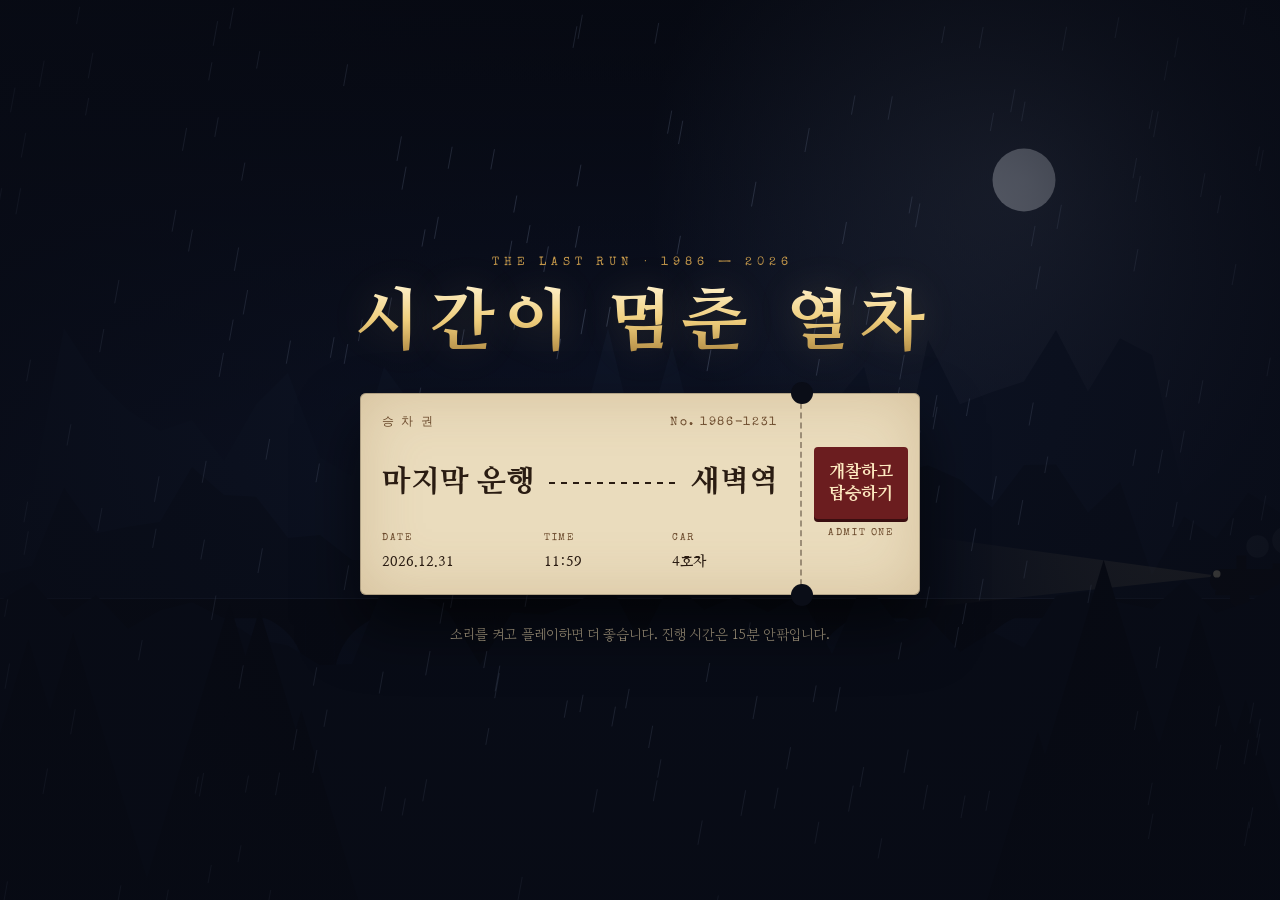
==== index.html @ 6fd47fb8 "전체 디자인 수정" ====
<!DOCTYPE html>
<html lang="ko">
<head>
<meta charset="utf-8">
<meta name="viewport" content="width=device-width, initial-scale=1">
<title>시간이 멈춘 열차</title>
<link rel="preconnect" href="https://fonts.googleapis.com">
<link rel="preconnect" href="https://fonts.gstatic.com" crossorigin>
<link href="https://fonts.googleapis.com/css2?family=Gowun+Batang:wght@400;700&family=Nanum+Myeongjo:wght@400;700;800&family=Nanum+Pen+Script&family=Special+Elite&display=swap" rel="stylesheet">
<link rel="stylesheet" href="style.css">
</head>
<body>
<canvas id="fx" aria-hidden="true"></canvas>

<section id="title" class="screen on">
  <div class="head">
    <p class="eyebrow">THE LAST RUN · 1986 — 2026</p>
    <h1>시간이 멈춘 열차</h1>
  </div>
  <div class="ticket">
    <div class="main">
      <div class="row"><span>승 차 권</span><span>No. 1986-1231</span></div>
      <div class="route"><span>마지막 운행</span><i></i><span>새벽역</span></div>
      <dl>
        <dt>DATE</dt><dt>TIME</dt><dt>CAR</dt>
        <dd>2026.12.31</dd><dd>11:59</dd><dd>4호차</dd>
      </dl>
    </div>
    <div class="stub">
      <button id="board" type="button">개찰하고<br>탑승하기</button>
      <span>ADMIT ONE</span>
    </div>
  </div>
  <p class="note">소리를 켜고 플레이하면 더 좋습니다. 진행 시간은 15분 안팎입니다.</p>
</section>

<section id="intro" class="screen" aria-live="polite">
  <div class="bar t"></div><div class="bar b"></div>
  <div id="kicker"></div>
  <div id="big"><h2 aria-label="시간이 멈춘 열차"></h2><div class="rule"></div><p>THE TRAIN WHERE TIME STOOD STILL</p></div>
  <div id="iwatch"></div>
  <div id="cap"><small></small><p></p><div class="nudge" id="nudge" aria-hidden="true"><span class="tri"></span><span class="txt">화면을 눌러 계속</span></div></div>
  <button id="skip" type="button">건너뛰기</button>
</section>

<section id="game" class="screen">
 <div class="wrap">
  <header class="top">
   <div class="logo">
    <svg viewBox="0 0 40 40" aria-hidden="true"><circle cx="20" cy="6" r="3.5" fill="none" stroke="#c79a4b" stroke-width="2"/><circle cx="20" cy="23" r="14" fill="none" stroke="#c79a4b" stroke-width="2.4"/><path d="M20 14v9l5 3" fill="none" stroke="#f0cf7e" stroke-width="2.2" stroke-linecap="round"/></svg>
    <div><h1>시간이 멈춘 열차</h1><small>새벽역행 마지막 운행 · 웹 방탈출</small></div>
   </div>
   <div class="tools">
    <div class="clock" role="img" aria-label="열차 시각 11시 59분, 멈춤"><span class="s">열차 시각</span><span class="t">11:59</span></div>
    <button class="tbtn" id="bSound" type="button" aria-pressed="true">소리 켜짐</button>
    <button class="tbtn" id="bReset" type="button">처음부터</button>
   </div>
  </header>

  <nav class="train" id="train" aria-label="열차 칸 이동"></nav>

  <div class="layout">
   <div class="main">
    <div class="cartitle"><div><div class="eyebrow" id="eyebrow"></div><h2 id="ctitle"></h2></div><div class="lockcount" id="lockcount"></div></div>
    <div class="scene" id="sceneWrap"><div id="scene"></div><div id="tag" aria-hidden="true"></div><div id="card"><small></small><strong></strong></div></div>
    <div class="narr"><p class="goal" id="goal"></p><p id="say" aria-live="polite"></p></div>
    <div><p class="legend">살펴볼 수 있는 곳 · 노란 네모는 퍼즐, 초록은 푼 퍼즐, 회색은 이미 본 곳</p><div class="spots" id="spots"></div></div>
    <div id="next"></div>
   </div>
   <aside class="side">
    <section class="box" aria-labelledby="invH"><h3 id="invH">소지품 <small id="parts"></small></h3><div class="pslots" id="pslots"></div><div class="list" id="items"></div></section>
    <section class="box" aria-labelledby="noteH"><h3 id="noteH">단서 수첩 <small>눌러서 다시 보기</small></h3><div class="list" id="notes"></div></section>
    <section class="box" aria-labelledby="docH"><h3 id="docH">기관사의 일기 <small id="docCount"></small></h3><div class="list" id="docs"></div></section>
   </aside>
  </div>
 </div>
</section>

<section id="ending" class="screen">
  <div id="ewatch"></div>
  <div class="estage">
  <p id="eline"></p>
  <div id="eend">
    <h2>시간은 다시 흐른다</h2>
    <p>과거에 머물고 싶은 마음과, 그럼에도 앞으로 흘러가야 하는 시간에 관한 이야기.</p>
    <button class="btn" id="again" type="button">처음부터 다시 타기</button>
  </div>
  </div>
</section>

<div id="modal" role="dialog" aria-modal="true"></div>
<div id="voice"><small></small><p></p><div class="nudge" id="vnudge" aria-hidden="true"><span class="tri"></span><span class="txt">화면을 눌러 계속</span></div></div>
<div id="toast" role="status"></div>

<script src="script.js"></script>
</body>
</html>
---- style.css ----
:root{
  /* 배치: 밤의 야간열차. 어두운 호두나무와 마룬 객차 위에 놋쇠 금빛 하나만 강조색으로 쓴다. 화면은 노선표 / 객실 / 내레이션 / 소지품 네 줄. */
  --night:#080b15;
  --soot:#120c09;
  --walnut:#4a2a1a;
  --maroon:#6b1d1f;
  --teal:#1e5557;
  --brass:#c79a4b;
  --gold:#f0cf7e;
  --paper:#eadcbd;
  --ink:#2a1c12;
  --panel:#1a120d;
  --panel2:#24180f;
  --line:rgba(199,154,75,.24);
  --muted:#a8977a;
  --ok:#8fcfa4;
  --font-display:'Nanum Myeongjo','AppleMyungjo','Batang',serif;
  --font-body:'Gowun Batang','Nanum Myeongjo','AppleMyungjo','Batang',serif;
  --font-hand:'Nanum Pen Script','Gowun Batang',cursive;
  --font-type:'Special Elite','Courier New',monospace;
  color-scheme:dark;
}
*{box-sizing:border-box}
html,body{height:100%;margin:0}
body{background:var(--night);color:var(--paper);font-family:var(--font-body);font-size:17px;line-height:1.7;overflow:hidden;-webkit-font-smoothing:antialiased}
button{font:inherit;color:inherit;cursor:pointer}
:focus-visible{outline:2px solid var(--gold);outline-offset:3px}
#fx{position:fixed;inset:0;width:100%;height:100%;z-index:0;display:block}
.screen{position:fixed;inset:0;z-index:1;display:none}
.screen.on{display:flex}

/* ───── 시작 화면 ───── */
#title{flex-direction:column;align-items:center;justify-content:center;gap:28px;padding:24px 16px;background:radial-gradient(ellipse at 50% 40%,rgba(8,11,21,.35),rgba(8,11,21,.86) 75%)}
#title .head{text-align:center}
#title .eyebrow{font-family:var(--font-type);letter-spacing:.42em;font-size:12px;color:var(--brass);margin:0 0 10px;padding-left:.42em}
#title h1{font-family:var(--font-display);font-weight:800;font-size:clamp(34px,6.4vw,68px);letter-spacing:.14em;margin:0;padding-left:.14em;line-height:1.2;background:linear-gradient(180deg,#fff3cf,var(--gold) 45%,#9c7430);-webkit-background-clip:text;background-clip:text;color:transparent;text-shadow:0 0 40px rgba(240,207,126,.18)}
.ticket{position:relative;width:min(560px,100%);display:grid;grid-template-columns:1fr auto;background:var(--paper);color:var(--ink);border-radius:6px;box-shadow:0 30px 60px rgba(0,0,0,.6),inset 0 0 0 1px rgba(42,28,18,.25),inset 0 0 60px rgba(150,110,60,.25);font-family:var(--font-display)}
.ticket::before,.ticket::after{content:"";position:absolute;right:118px;width:22px;height:22px;border-radius:50%;background:#0a0d17;transform:translateX(50%)}
.ticket::before{top:-11px}.ticket::after{bottom:-11px}
.ticket .main{padding:20px 22px;border-right:2px dashed rgba(42,28,18,.4)}
.ticket .row{display:flex;justify-content:space-between;gap:12px;font-family:var(--font-type);font-size:12px;letter-spacing:.14em;color:#6b4a2c}
.ticket .route{display:flex;align-items:baseline;gap:14px;margin:10px 0 8px;font-weight:800;font-size:clamp(22px,4.6vw,30px)}
.ticket .route i{flex:1;height:2px;background:repeating-linear-gradient(90deg,var(--ink) 0 6px,transparent 6px 12px);align-self:center;font-style:normal}
.ticket dl{display:grid;grid-template-columns:repeat(3,auto);gap:4px 18px;margin:0;font-size:14px}
.ticket dt{font-family:var(--font-type);font-size:10px;letter-spacing:.16em;color:#6b4a2c}
.ticket dd{margin:0;font-weight:700;font-variant-numeric:tabular-nums}
.ticket .stub{width:118px;display:flex;flex-direction:column;align-items:center;justify-content:center;gap:6px;padding:12px}
.ticket .stub span{font-family:var(--font-type);font-size:10px;letter-spacing:.16em;color:#6b4a2c}
#board{appearance:none;border:0;background:var(--maroon);color:#fde9c0;font-family:var(--font-display);font-weight:800;font-size:17px;line-height:1.3;padding:14px 10px;width:100%;border-radius:4px;box-shadow:0 3px 0 #3a0e10;transition:transform .15s,box-shadow .15s,background .15s}
#board:hover{background:#82262a;transform:translateY(-1px)}
#board:active{transform:translateY(2px);box-shadow:0 1px 0 #3a0e10}
#title .note{font-size:14px;color:#b9ab8f;margin:0;text-align:center}

/* ───── 오프닝 ───── */
#intro{flex-direction:column;align-items:center;justify-content:center;cursor:pointer}
.bar{position:absolute;left:0;right:0;height:0;background:#000;transition:height 1.6s cubic-bezier(.2,.7,.2,1);z-index:2}
.bar.t{top:0}.bar.b{bottom:0}
#intro.wide .bar{height:11vh}
#kicker{position:absolute;top:calc(11vh + 6vh);left:0;right:0;text-align:center;font-family:var(--font-type);letter-spacing:.5em;padding-left:.5em;font-size:clamp(11px,1.4vw,15px);color:var(--brass);opacity:0;transition:opacity 1.4s;z-index:3}
#kicker.show{opacity:1}
#big{position:relative;z-index:3;text-align:center;pointer-events:none;padding:0 16px}
#big h2{font-family:var(--font-display);font-weight:800;font-size:clamp(44px,10.5vw,150px);margin:0;line-height:1.1;display:flex;justify-content:center;flex-wrap:wrap;gap:0 .08em}
#big h2 span{display:inline-block;min-width:.32em;opacity:0;transform:translateY(.25em) scale(1.25);filter:blur(14px);background:linear-gradient(180deg,#fffbe8 10%,var(--gold) 48%,#8a6223 92%);-webkit-background-clip:text;background-clip:text;color:transparent;transition:opacity 1.8s cubic-bezier(.2,.7,.2,1),transform 2.6s cubic-bezier(.2,.7,.2,1),filter 1.8s}
#big.show h2 span{opacity:1;transform:none;filter:blur(0) drop-shadow(0 0 28px rgba(240,207,126,.35))}
#big .rule{height:1px;width:0;margin:22px auto 16px;background:linear-gradient(90deg,transparent,var(--gold),transparent);transition:width 2.4s .9s cubic-bezier(.2,.7,.2,1)}
#big.show .rule{width:min(640px,80vw)}
#big p{font-family:var(--font-type);letter-spacing:.46em;padding-left:.46em;font-size:clamp(10px,1.3vw,15px);color:#d8c59c;margin:0;opacity:0;transition:opacity 1.6s 1.6s}
#big.show p{opacity:1}
#cap{position:absolute;left:0;right:0;bottom:calc(11vh + 5vh);z-index:3;text-align:center;padding:0 20px;opacity:0;transition:opacity .7s}
#cap.show{opacity:1}
#cap small{display:block;font-family:var(--font-type);letter-spacing:.3em;font-size:12px;color:var(--brass);margin-bottom:8px;min-height:1em}
#cap p{margin:0 auto;max-width:34em;font-size:clamp(17px,2.3vw,25px);line-height:1.65;text-wrap:balance;text-shadow:0 2px 14px #000,0 0 3px #000}
#iwatch{position:absolute;z-index:2;top:46%;left:50%;width:min(44vh,62vw);transform:translate(-50%,-50%);opacity:0;transition:opacity 1.2s}
#iwatch.show{opacity:1}
#iwatch.grip{animation:grip .09s linear infinite}
#iwatch.gone{opacity:0;transition:opacity .12s}
@keyframes grip{0%{margin-left:-3px;margin-top:1px}50%{margin-left:3px;margin-top:-2px}100%{margin-left:-2px;margin-top:2px}}
.crack{opacity:0}
.cracked .crack{opacity:1}
/* 건너뛰기: 아래 검은 띠 안, 오른쪽 */
#skip{position:absolute;right:22px;bottom:max(14px,calc(5.5vh - 24px));z-index:5;display:flex;align-items:center;gap:10px;min-height:48px;background:rgba(0,0,0,.55);border:1.5px solid rgba(199,154,75,.75);color:#f0dfb6;font-family:var(--font-body);font-size:clamp(16px,1.7vw,19px);letter-spacing:.06em;padding:0 24px;border-radius:999px;transition:background .2s,border-color .2s}
#skip::after{content:"";width:16px;height:12px;background:currentColor;clip-path:polygon(0 0,50% 50%,50% 0,100% 50%,50% 100%,50% 50%,0 100%)}
#skip:hover{background:rgba(107,29,31,.8);border-color:var(--gold)}

/* 다음으로 넘기기 표시: 흰 세모가 둥둥, 한동안 안 누르면 안내 글자 */
.nudge{position:absolute;left:50%;bottom:calc(11vh + 2vh);transform:translateX(-50%);z-index:4;display:flex;flex-direction:column;align-items:center;gap:10px;opacity:0;transition:opacity .5s;pointer-events:none}
.nudge.show{opacity:1}
.nudge .tri{width:0;height:0;border-left:12px solid transparent;border-right:12px solid transparent;border-top:16px solid #fff;filter:drop-shadow(0 0 6px rgba(255,255,255,.65));animation:bob 1.1s ease-in-out infinite}
.nudge .txt{font-family:var(--font-body);font-size:clamp(17px,2vw,21px);color:#fff;letter-spacing:.08em;white-space:nowrap;text-shadow:0 2px 12px #000,0 0 3px #000;opacity:0;transform:translateY(-4px);transition:opacity .7s,transform .7s}
.nudge.idle .txt{opacity:.95;transform:none}
@keyframes bob{0%,100%{transform:translateY(0);opacity:1}50%{transform:translateY(8px);opacity:.5}}

/* ───── 게임: 헤더 / 열차 / 장면 + 사이드 패널 ───── */
#game.on{display:block;overflow-y:auto;background:radial-gradient(ellipse at 50% -10%,#2a1a12 0%,#120c09 55%,#0b0806 100%)}
.wrap{max-width:1240px;margin:0 auto;padding:18px 20px 56px}
header.top{display:flex;flex-wrap:wrap;align-items:center;justify-content:space-between;gap:12px;padding:4px 0 16px;border-bottom:1px solid var(--line)}
.logo{display:flex;align-items:center;gap:12px}
.logo svg{width:42px;height:42px;flex:none}
.logo h1{margin:0;font-family:var(--font-display);font-weight:800;font-size:23px;letter-spacing:.06em;color:var(--gold);line-height:1.3}
.logo small{display:block;color:var(--muted);font-size:12px;font-family:var(--font-type);letter-spacing:.14em}
.tools{display:flex;gap:8px;flex-wrap:wrap;align-items:center}
.clock{display:flex;align-items:center;gap:10px;padding:5px 14px;border:1px solid var(--brass);border-radius:8px;background:#0d0907}
.clock .s{font-size:12px;color:var(--muted)}
.clock .t{font-family:var(--font-type);font-size:22px;color:var(--gold);letter-spacing:.06em;font-variant-numeric:tabular-nums;animation:blink 2.4s steps(1) infinite}
@keyframes blink{50%{opacity:.4}}
.tbtn{min-height:40px;padding:0 14px;border-radius:8px;border:1px solid var(--line);background:var(--panel2);color:var(--paper);font-size:14px}
.tbtn:hover,.tbtn[aria-pressed="true"]{border-color:var(--brass)}

.train{display:flex;align-items:center;margin:18px 0;overflow-x:auto;padding:4px 2px 8px}
.car{flex:1 0 116px;position:relative;min-height:66px;border:0;border-radius:8px 8px 4px 4px;background:#3a1416;color:#c9b48c;display:flex;flex-direction:column;align-items:center;justify-content:flex-end;padding:22px 8px 9px;font-size:12px;line-height:1.35;box-shadow:inset 0 -6px 0 #1a0a0a}
.car::before{content:"";position:absolute;left:12px;right:12px;top:9px;height:9px;border-radius:2px;background:repeating-linear-gradient(90deg,#4a3a2a 0 14px,transparent 14px 20px)}
.car.lit::before{background:repeating-linear-gradient(90deg,#ffd98a 0 14px,transparent 14px 20px);filter:drop-shadow(0 0 4px rgba(255,200,110,.6))}
.car b{font-family:var(--font-display);font-size:15px;color:var(--paper)}
.car:disabled{cursor:not-allowed;background:#1f1714;color:#6d5e4a}
.car:disabled b{color:#7d6c55}
.car:not(:disabled):hover{background:#4d1a1d}
.car.current{background:var(--maroon);box-shadow:inset 0 -6px 0 #2a0a0b,0 0 0 2px var(--gold)}
.car.current b{color:var(--gold)}
.car.done::after{content:"";position:absolute;top:26px;right:10px;width:8px;height:8px;border-radius:50%;background:var(--ok)}
.car.engine{background:#14110f;border-radius:8px 30px 4px 4px}
.car.engine.current{background:#2a2420}
.coupler{flex:0 0 12px;height:4px;background:var(--brass);opacity:.6}

.layout{display:flex;flex-wrap:wrap;gap:22px;align-items:flex-start}
.main{flex:999 1 620px;min-width:0;display:flex;flex-direction:column;gap:14px}
.side{flex:1 1 280px;min-width:0;display:flex;flex-direction:column;gap:14px}
.cartitle{display:flex;flex-wrap:wrap;align-items:flex-end;justify-content:space-between;gap:10px}
.cartitle .eyebrow{font-family:var(--font-type);font-size:12px;letter-spacing:.24em;color:var(--brass)}
.cartitle h2{margin:2px 0 0;font-family:var(--font-display);font-weight:800;font-size:28px;color:var(--paper);text-wrap:balance}
.lockcount{display:flex;gap:6px;align-items:center;font-size:13px;color:var(--muted)}
.lockcount i{width:13px;height:13px;border-radius:3px;border:1px solid var(--brass)}
.lockcount i.on{background:var(--ok);border-color:var(--ok)}

.scene{position:relative;width:100%;aspect-ratio:16/9;border-radius:14px;overflow:hidden;border:1px solid var(--line);background:#0b0806;box-shadow:0 20px 40px rgba(0,0,0,.5)}
#scene{position:absolute;inset:0}
#scene svg{width:100%;height:100%;display:block;font-family:var(--font-display)}
.hot{cursor:pointer;transition:filter .25s}
.hot:hover,.hot:focus-visible{filter:drop-shadow(0 0 10px rgba(240,207,126,.95)) brightness(1.15);outline:none}
#tag{position:absolute;z-index:3;transform:translate(-50%,-100%);white-space:nowrap;background:#0d0907;border:1px solid var(--brass);color:var(--paper);font-size:13px;padding:3px 10px;border-radius:6px;opacity:0;pointer-events:none;transition:opacity .15s}
#tag.below{transform:translate(-50%,0)}
#tag.show{opacity:1}
#card{position:absolute;inset:0;display:flex;flex-direction:column;align-items:center;justify-content:center;background:rgba(5,4,3,.82);opacity:0;pointer-events:none;transition:opacity .8s;text-align:center;z-index:4}
#card.show{opacity:1}
#card small{font-family:var(--font-type);letter-spacing:.5em;padding-left:.5em;color:var(--brass);font-size:13px}
#card strong{font-family:var(--font-display);font-weight:800;font-size:clamp(28px,5vw,56px);letter-spacing:.12em;padding-left:.12em;color:var(--gold)}

.narr{border-radius:12px;background:var(--panel);border:1px solid var(--line);padding:14px 20px}
.narr .goal{font-size:13px;color:var(--brass);margin:0 0 4px}
.narr .goal::before{content:"목표  ";font-family:var(--font-type);letter-spacing:.2em;font-size:11px;color:#8d7a5c}
#say{margin:0;font-size:16px;line-height:1.85;color:#e3d6b8;min-height:1.85em}
.legend{font-size:13px;color:var(--muted);margin:0 0 8px}
.spots{display:flex;flex-wrap:wrap;align-items:center;gap:8px}
.chip{display:inline-flex;align-items:center;gap:7px;min-height:38px;padding:0 14px;border-radius:999px;border:1px solid var(--line);background:var(--panel);color:var(--paper);font-size:14px}
.chip:hover{border-color:var(--brass);background:var(--panel2)}
.chip .k{width:8px;height:8px;border-radius:50%;background:var(--gold)}
.chip.puz .k{background:#f0c766;border-radius:2px}
.chip.seen .k{background:#8d8576}
.chip.solved .k{background:var(--ok)}
.nextbar{display:flex;flex-wrap:wrap;gap:12px;align-items:center;justify-content:space-between;border:1px solid var(--brass);background:var(--panel2);border-radius:12px;padding:12px 18px}

.box{border-radius:12px;background:var(--panel);border:1px solid var(--line);padding:14px}
.box h3{margin:0 0 10px;font-family:var(--font-display);font-weight:800;font-size:17px;display:flex;justify-content:space-between;align-items:baseline;gap:8px;color:var(--gold)}
.box h3 small{font-family:var(--font-body);font-weight:400;font-size:12px;color:var(--muted)}
.pslots{display:grid;grid-template-columns:repeat(4,1fr);gap:6px;margin-bottom:10px}
.pslots span{aspect-ratio:1;display:flex;align-items:center;justify-content:center;border-radius:8px;border:1px dashed rgba(199,154,75,.4);background:#120c09}
.pslots span svg{width:62%;height:62%;opacity:.15;filter:grayscale(1)}
.pslots span.on{border-style:solid;border-color:var(--brass);background:#2a1c10}
.pslots span.on svg{opacity:1;filter:none}
.list{display:flex;flex-direction:column;gap:8px}
.item{display:flex;gap:10px;align-items:center;width:100%;text-align:left;border-radius:8px;background:var(--panel2);border:1px solid transparent;padding:8px 10px;color:var(--muted);font-size:13px;line-height:1.5}
.item:hover,.docbtn:hover{border-color:var(--brass)}
.item svg{width:34px;height:34px;flex:none}
.item b{display:block;color:var(--paper);font-size:15px}
.docbtn{display:flex;justify-content:space-between;align-items:center;gap:8px;width:100%;text-align:left;border-radius:8px;background:var(--panel2);border:1px solid transparent;padding:9px 12px;color:var(--paper);font-size:14px}
.docbtn span{color:var(--muted);font-size:12px;white-space:nowrap}
.new{animation:got 1.2s ease-out}
@keyframes got{0%{box-shadow:0 0 0 0 rgba(240,207,126,.9);transform:translateY(-4px)}100%{box-shadow:0 0 0 14px rgba(240,207,126,0);transform:none}}
.empty{border-radius:8px;background:var(--panel2);padding:10px;color:#7d6c55;font-size:13px;text-align:center}
#toast{position:fixed;left:50%;bottom:24px;transform:translate(-50%,12px);z-index:30;background:#1b120c;border:1px solid var(--brass);color:var(--gold);padding:9px 18px;border-radius:999px;font-size:14px;opacity:0;pointer-events:none;transition:opacity .35s,transform .35s;white-space:nowrap;max-width:92vw;overflow:hidden;text-overflow:ellipsis}
#toast.show{opacity:1;transform:translate(-50%,0)}
@media (max-width:560px){.wrap{padding:14px 16px 48px}.logo h1{font-size:20px}.cartitle h2{font-size:23px}#say{font-size:15px}}

/* ───── 모달 ───── */
#modal{position:fixed;inset:0;z-index:20;display:none;align-items:center;justify-content:center;padding:16px;background:rgba(4,3,2,.78);overflow:auto}
#modal.on{display:flex}
.panel{position:relative;width:min(560px,100%);max-height:100%;overflow:auto;background:var(--paper);color:var(--ink);border-radius:6px;padding:26px 26px 22px;box-shadow:0 30px 80px #000,inset 0 0 0 1px rgba(42,28,18,.3),inset 0 0 0 5px var(--paper),inset 0 0 0 6px rgba(42,28,18,.35),inset 0 0 80px rgba(150,110,60,.22);margin:auto}
.panel.wide{width:min(760px,100%)}
.panel .k{font-family:var(--font-type);font-size:11px;letter-spacing:.3em;color:#7a5530;margin:0 0 4px}
.panel h3{font-family:var(--font-display);font-weight:800;font-size:24px;margin:0 0 12px;text-wrap:balance}
.panel p{margin:0 0 12px}
.panel .x{position:absolute;top:10px;right:12px;background:none;border:0;color:#7a5530;font-size:24px;line-height:1;padding:4px 8px}
.panel .hint{border-left:3px solid var(--maroon);padding:6px 12px;background:rgba(107,29,31,.08);font-size:15px}
.hbtn{display:block;padding:6px 18px;font-size:15px}
.panel .hint.reveal{animation:rise .5s both}
.panel .hint b{font-family:var(--font-type);font-size:11px;letter-spacing:.2em;color:var(--maroon);display:block;font-weight:400}
.panel .msg{min-height:1.7em;color:var(--maroon);font-weight:700;margin:8px 0 0;text-align:center}
.btn{background:var(--maroon);color:#fde9c0;border:0;border-radius:4px;padding:9px 22px;font-family:var(--font-display);font-weight:700;font-size:16px;box-shadow:0 3px 0 #3a0e10}
.btn:hover{background:#82262a}.btn:active{transform:translateY(2px);box-shadow:0 1px 0 #3a0e10}
.btn.ghost{background:transparent;color:var(--maroon);box-shadow:inset 0 0 0 1.5px var(--maroon)}
.acts{display:flex;gap:10px;justify-content:center;flex-wrap:wrap;margin-top:14px}
.panel .lock{display:flex;justify-content:center;align-items:center;gap:8px;margin:16px 0 4px}
.wheel{display:flex;flex-direction:column;align-items:center;background:#2a1c12;border-radius:6px;padding:4px;box-shadow:inset 0 0 0 2px var(--brass)}
.wheel button{background:none;border:0;color:var(--gold);font-size:14px;padding:6px 16px;line-height:1}
.wheel button:hover{color:#fff}
.wheel output{font-family:var(--font-type);font-size:34px;line-height:1.25;color:#fff3cf;width:44px;text-align:center;background:#120c09;border-radius:3px;font-variant-numeric:tabular-nums}
.panel .lock .sep{font-family:var(--font-type);font-size:30px;color:var(--ink)}
.shake{animation:shake .4s}
@keyframes shake{20%{transform:translateX(-8px)}40%{transform:translateX(7px)}60%{transform:translateX(-5px)}80%{transform:translateX(3px)}}
.hand{font-family:var(--font-hand);font-size:25px;line-height:1.45;background:repeating-linear-gradient(180deg,transparent 0 35px,rgba(42,28,18,.18) 35px 36.25px);padding:6px 14px 10px;border-left:2px solid rgba(107,29,31,.4);white-space:pre-line}
.news{column-gap:20px;font-size:15px;line-height:1.6;border-top:3px double var(--ink);border-bottom:1px solid var(--ink);padding:10px 0}
.news h4{font-family:var(--font-display);font-weight:800;font-size:23px;margin:0 0 4px;line-height:1.3}
.news .dl{font-family:var(--font-type);font-size:11px;letter-spacing:.14em;color:#6b4a2c}
.news mark{background:rgba(199,154,75,.45);color:inherit;padding:0 2px}
.pencil{font-family:var(--font-hand);font-size:24px;color:#5a5a5a;transform:rotate(-1.5deg);margin:8px 0 0}
.menu{background:#1d241f;color:#e8e2cf;border:8px solid #5a3320;border-radius:4px;padding:14px 20px;font-family:var(--font-hand);font-size:26px;line-height:1.5}
.menu div{display:flex;justify-content:space-between;gap:20px;border-bottom:1px dotted rgba(232,226,207,.4)}
.rcpt{background:#f6f1e4;font-family:var(--font-type);font-size:15px;padding:16px 18px 30px;width:min(280px,100%);margin:0 auto 12px;box-shadow:0 4px 14px rgba(0,0,0,.3);clip-path:polygon(0 0,100% 0,100% 86%,92% 92%,84% 85%,74% 93%,63% 86%,52% 94%,40% 86%,28% 93%,16% 86%,7% 92%,0 87%)}
.rcpt div{display:flex;justify-content:space-between}
.mbox{display:grid;grid-template-columns:repeat(4,1fr);gap:12px;max-width:340px;margin:14px auto 6px;padding:18px;background:linear-gradient(180deg,#5a3320,#3b2115);border-radius:10px;box-shadow:inset 0 0 0 2px var(--brass)}
.mbox button{aspect-ratio:1;border-radius:50%;border:3px solid #1c110a;box-shadow:inset 0 -6px 10px rgba(0,0,0,.35),inset 0 5px 8px rgba(255,255,255,.35)}
.mbox button:active{transform:scale(.93)}
.dots{display:flex;gap:8px;justify-content:center}.dots i{width:12px;height:12px;border-radius:50%;border:1.5px solid var(--ink)}.dots i.on{background:var(--ink)}
.flip{perspective:900px;width:min(300px,100%);margin:0 auto}
.flip>div{position:relative;transition:transform .7s;transform-style:preserve-3d;aspect-ratio:4/5}
.flip.back>div{transform:rotateY(180deg)}
.flip .f,.flip .bk{position:absolute;inset:0;backface-visibility:hidden;background:#f4eedd;padding:12px 12px 34px;box-shadow:0 6px 18px rgba(0,0,0,.35)}
.flip .bk{transform:rotateY(180deg);display:flex;align-items:center;padding:22px;font-family:var(--font-hand);font-size:26px;line-height:1.4}
.flip svg{width:100%;height:100%;display:block}
.book{display:grid;grid-template-columns:1fr 1fr;gap:0;background:#f4eedd;border-radius:4px;box-shadow:0 6px 18px rgba(0,0,0,.3)}
.book>div{padding:18px;min-height:190px;font-size:16px}
.book>div+div{border-left:1px solid rgba(42,28,18,.25);box-shadow:inset 12px 0 14px -12px rgba(0,0,0,.3)}
.kid{font-family:var(--font-hand);font-size:29px;line-height:1.3;color:#2b5b8a;transform:rotate(-2deg)}
.cal{max-width:340px;margin:0 auto}
.cal header{display:flex;align-items:center;justify-content:space-between;background:var(--maroon);color:#fde9c0;padding:6px 10px;border-radius:4px 4px 0 0;font-family:var(--font-display);font-weight:800}
.cal header button{background:none;border:0;color:#fde9c0;font-size:20px;padding:2px 12px}
.cal .g{display:grid;grid-template-columns:repeat(7,1fr);gap:2px;background:#f6f1e4;padding:8px;border:1px solid rgba(42,28,18,.3);border-top:0}
.cal .g span,.cal .g button{aspect-ratio:1;display:flex;align-items:center;justify-content:center;font-family:var(--font-type);font-size:15px;background:none;border:0;color:var(--ink);border-radius:50%}
.cal .g span{font-size:11px;color:#7a5530;font-family:var(--font-display)}
.cal .g button:hover{background:rgba(199,154,75,.4)}
.cal .g .lost{display:grid;grid-template-columns:repeat(4,1fr);gap:10px}
.lost button{background:#f6f1e4;border:1px solid rgba(42,28,18,.3);border-radius:3px;padding:6px;min-width:0;box-shadow:0 2px 5px rgba(0,0,0,.2)}
.lost button.sel{outline:3px solid var(--maroon);outline-offset:2px}
.panel .msg .btn{font-size:15px;padding:7px 18px}
.mcal{display:grid;grid-template-columns:repeat(7,1fr);gap:2px;max-width:360px;margin:0 auto;background:#f6f1e4;border:1px solid rgba(42,28,18,.3);padding:0 8px 8px}
.mcal .h{grid-column:1/-1;margin:0 -8px 4px;padding:5px;background:var(--maroon);color:#fde9c0;text-align:center;font-family:var(--font-display);font-weight:800}
.mcal span{position:relative;aspect-ratio:1;display:flex;flex-direction:column;align-items:center;padding-top:3px;font-family:var(--font-type);font-size:14px;line-height:1.2}
.mcal span.w{aspect-ratio:auto;font-family:var(--font-display);font-size:11px;color:#7a5530}
.mcal small{font-family:var(--font-hand);font-size:15px;color:#555}
.mcal span.o::after{content:"";position:absolute;inset:1px 3px;border:2px solid #b3261e;border-radius:50%;transform:rotate(-8deg)}
.lost button:hover{transform:translateY(-3px) rotate(-1deg);box-shadow:0 8px 14px rgba(0,0,0,.3)}
.lost svg{display:block;width:100%;height:auto;aspect-ratio:4/3}
.bench{display:grid;grid-template-columns:1fr auto;gap:16px;align-items:center}
.bench .w{width:min(300px,100%);margin:0 auto}
.tray{display:grid;gap:8px}
.tray button{display:flex;align-items:center;gap:8px;background:#f6f1e4;border:1px solid rgba(42,28,18,.35);border-radius:6px;padding:6px 12px 6px 6px;font-size:15px;color:var(--ink)}
.tray button svg{width:34px;height:34px}
.tray button:hover{border-color:var(--maroon);background:#fff8e6}
.tray button[disabled]{opacity:.35;cursor:default}
@media (max-width:520px){.bench{grid-template-columns:1fr}.tray{grid-template-columns:1fr 1fr}.lost{grid-template-columns:repeat(3,1fr)}.book{grid-template-columns:1fr}.panel{padding:22px 18px 18px}}
.starview{background:radial-gradient(ellipse at 50% 100%,#1b2a4e,#070b18 70%);border-radius:6px;border:6px solid #3b2115}
.starview svg{display:block;width:100%}

/* ───── 대사 ───── */
#voice{position:fixed;inset:0;z-index:25;display:none;flex-direction:column;align-items:center;justify-content:center;padding:24px;background:rgba(4,3,2,.9);cursor:pointer;text-align:center}
#voice.on{display:flex}
#voice small{font-family:var(--font-type);letter-spacing:.3em;font-size:12px;color:var(--brass);min-height:1.4em;margin-bottom:10px}
#voice p{font-family:var(--font-display);font-size:clamp(19px,2.8vw,28px);line-height:1.75;max-width:30em;margin:0;text-wrap:balance;animation:rise 1s both}
#voice .nudge{bottom:34px}
#cap .nudge{position:static;transform:none;margin-top:16px}
@keyframes rise{from{opacity:0;transform:translateY(10px)}to{opacity:1;transform:none}}

/* ───── 엔딩 ───── */
/* 엔딩: 시계는 위쪽에 고정, 글자는 바로 아래, 기차는 화면 맨 아래(캔버스) */
#ending{flex-direction:column;align-items:center;justify-content:flex-start;gap:clamp(14px,3vh,28px);padding:7vh 16px 24px;text-align:center;background:radial-gradient(ellipse at 50% 45%,rgba(8,11,21,.2),rgba(8,11,21,.7) 80%)}
#ewatch{width:min(26vh,40vw);flex:none}
.estage{display:grid;width:100%;justify-items:center}
.estage>*{grid-area:1/1}
#eline{font-family:var(--font-display);font-size:clamp(18px,2.7vw,28px);line-height:1.75;max-width:30em;margin:0;text-wrap:balance;text-shadow:0 2px 14px #000;transition:opacity .8s}
#eline .kid{display:inline-block;color:#bfe0ff;font-size:1.35em}
#eline small{display:block;font-size:.6em;color:var(--brass);font-family:var(--font-body)}
#eend{display:none;flex-direction:column;align-items:center;gap:14px}
#eend.on{display:flex;animation:rise 2s both}
#eend h2{font-family:var(--font-display);font-weight:800;font-size:clamp(32px,6vw,64px);letter-spacing:.14em;padding-left:.14em;margin:0;background:linear-gradient(180deg,#fffbe8,var(--gold) 50%,#8a6223);-webkit-background-clip:text;background-clip:text;color:transparent}
#eend p{margin:0;color:#d8c59c;max-width:32em;font-size:15px}
@media (prefers-reduced-motion:reduce){*,*::before,*::after{animation-duration:.01ms!important;transition-duration:.2s!important}}
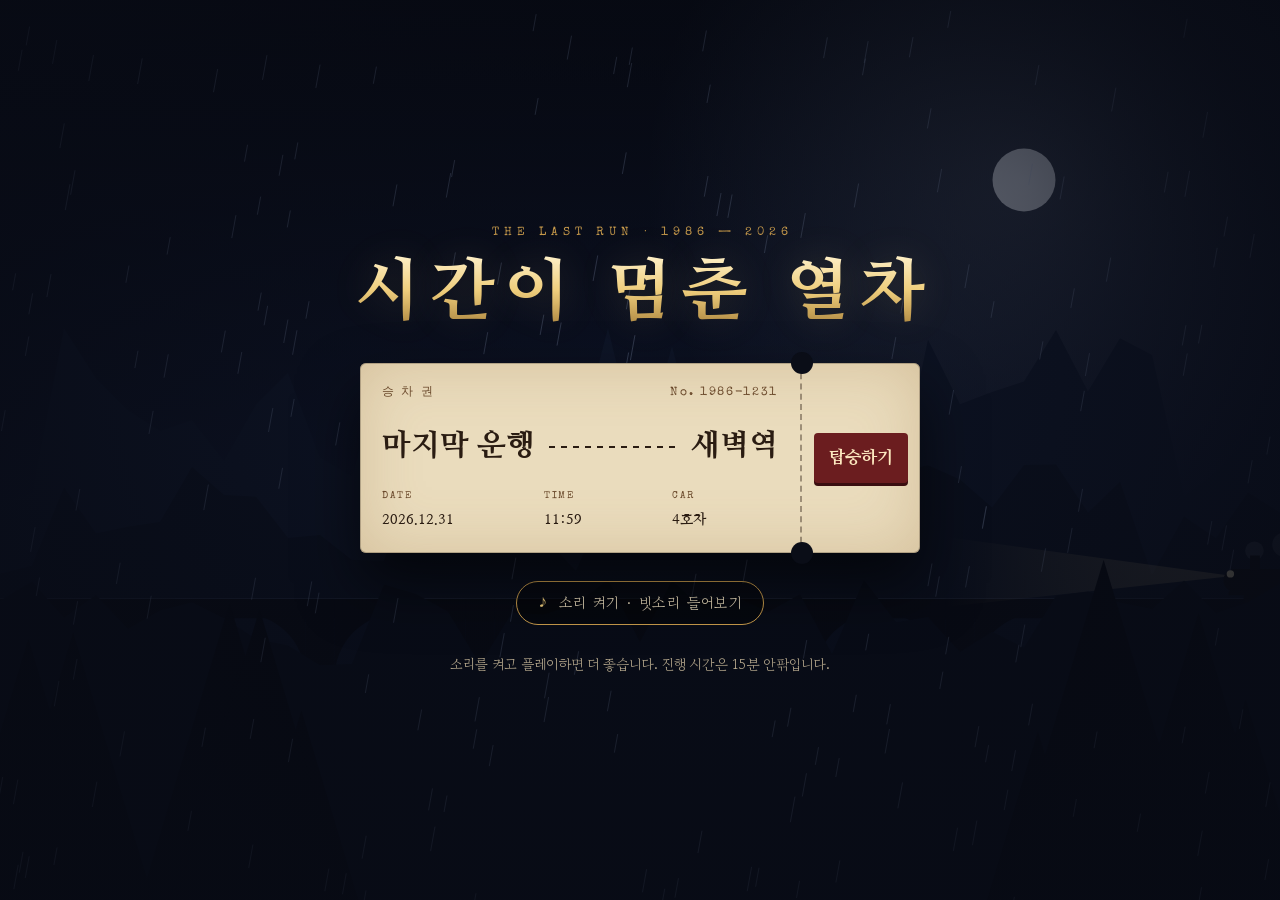
==== commit a08b409e: "디테일 개선: 소리, 연출, 화면 배치, 문/레버 수정 - 시작 화면: ADMIT ONE 삭제, 빗소리 켜기 버튼 추가, 버튼 문구 '탑승하기' - 인트로: 자막 줄바꿈, 시계 장" ====
--- a/index.html
+++ b/index.html
@@ -27,10 +27,10 @@
       </dl>
     </div>
     <div class="stub">
-      <button id="board" type="button">개찰하고<br>탑승하기</button>
-      <span>ADMIT ONE</span>
+      <button id="board" type="button">탑승하기</button>
     </div>
   </div>
+  <button id="sndOn" class="snd" type="button" aria-pressed="false"><span class="ic" aria-hidden="true">♪</span><span id="sndTxt">소리 켜기 · 빗소리 들어보기</span></button>
   <p class="note">소리를 켜고 플레이하면 더 좋습니다. 진행 시간은 15분 안팎입니다.</p>
 </section>
 
@@ -48,8 +48,9 @@
   <header class="top">
    <div class="logo">
     <svg viewBox="0 0 40 40" aria-hidden="true"><circle cx="20" cy="6" r="3.5" fill="none" stroke="#c79a4b" stroke-width="2"/><circle cx="20" cy="23" r="14" fill="none" stroke="#c79a4b" stroke-width="2.4"/><path d="M20 14v9l5 3" fill="none" stroke="#f0cf7e" stroke-width="2.2" stroke-linecap="round"/></svg>
-    <div><h1>시간이 멈춘 열차</h1><small>새벽역행 마지막 운행 · 웹 방탈출</small></div>
+    <h1>시간이 멈춘 열차</h1>
    </div>
+   <nav class="train" id="train" aria-label="열차 칸 이동"></nav>
    <div class="tools">
     <div class="clock" role="img" aria-label="열차 시각 11시 59분, 멈춤"><span class="s">열차 시각</span><span class="t">11:59</span></div>
     <button class="tbtn" id="bSound" type="button" aria-pressed="true">소리 켜짐</button>
@@ -57,15 +58,13 @@
    </div>
   </header>
 
-  <nav class="train" id="train" aria-label="열차 칸 이동"></nav>
-
   <div class="layout">
    <div class="main">
-    <div class="cartitle"><div><div class="eyebrow" id="eyebrow"></div><h2 id="ctitle"></h2></div><div class="lockcount" id="lockcount"></div></div>
-    <div class="scene" id="sceneWrap"><div id="scene"></div><div id="tag" aria-hidden="true"></div><div id="card"><small></small><strong></strong></div></div>
-    <div class="narr"><p class="goal" id="goal"></p><p id="say" aria-live="polite"></p></div>
-    <div><p class="legend">살펴볼 수 있는 곳 · 노란 네모는 퍼즐, 초록은 푼 퍼즐, 회색은 이미 본 곳</p><div class="spots" id="spots"></div></div>
-    <div id="next"></div>
+    <div class="cartitle"><div class="eyebrow" id="eyebrow"></div><h2 id="ctitle"></h2><div class="lockcount" id="lockcount"></div></div>
+    <p class="goal" id="goal"></p>
+    <div class="stagebox"><div class="scene" id="sceneWrap"><div id="scene"></div><div id="tag" aria-hidden="true"></div><div id="card"><small></small><strong></strong></div></div></div>
+    <div class="narr"><p id="say" aria-live="polite"></p><div id="next"></div></div>
+    <div class="spotsrow"><div class="spots" id="spots"></div><p class="legend"><i class="k puz"></i>퍼즐 <i class="k ok"></i>푼 곳 <i class="k seen"></i>본 곳</p></div>
    </div>
    <aside class="side">
     <section class="box" aria-labelledby="invH"><h3 id="invH">소지품 <small id="parts"></small></h3><div class="pslots" id="pslots"></div><div class="list" id="items"></div></section>
--- a/style.css
+++ b/style.css
@@ -49,6 +49,10 @@
 #board{appearance:none;border:0;background:var(--maroon);color:#fde9c0;font-family:var(--font-display);font-weight:800;font-size:17px;line-height:1.3;padding:14px 10px;width:100%;border-radius:4px;box-shadow:0 3px 0 #3a0e10;transition:transform .15s,box-shadow .15s,background .15s}
 #board:hover{background:#82262a;transform:translateY(-1px)}
 #board:active{transform:translateY(2px);box-shadow:0 1px 0 #3a0e10}
+#sndOn{display:inline-flex;align-items:center;gap:10px;min-height:44px;padding:0 20px;border-radius:999px;border:1px solid var(--brass);background:rgba(0,0,0,.35);color:var(--paper);font-size:15px;letter-spacing:.04em;transition:background .2s,border-color .2s}
+#sndOn .ic{font-family:var(--font-type);color:var(--gold);font-size:18px}
+#sndOn:hover{background:rgba(107,29,31,.55);border-color:var(--gold)}
+#sndOn[aria-pressed="true"]{border-color:var(--ok);color:#dff3e5}
 #title .note{font-size:14px;color:#b9ab8f;margin:0;text-align:center}
 
 /* ───── 오프닝 ───── */
@@ -69,12 +73,17 @@
 #cap{position:absolute;left:0;right:0;bottom:calc(11vh + 5vh);z-index:3;text-align:center;padding:0 20px;opacity:0;transition:opacity .7s}
 #cap.show{opacity:1}
 #cap small{display:block;font-family:var(--font-type);letter-spacing:.3em;font-size:12px;color:var(--brass);margin-bottom:8px;min-height:1em}
-#cap p{margin:0 auto;max-width:34em;font-size:clamp(17px,2.3vw,25px);line-height:1.65;text-wrap:balance;text-shadow:0 2px 14px #000,0 0 3px #000}
-#iwatch{position:absolute;z-index:2;top:46%;left:50%;width:min(44vh,62vw);transform:translate(-50%,-50%);opacity:0;transition:opacity 1.2s}
+#cap p{margin:0 auto;max-width:40em;white-space:pre-line;word-break:keep-all;font-size:clamp(17px,2.3vw,25px);line-height:1.65;text-wrap:balance;text-shadow:0 2px 14px #000,0 0 3px #000}
+#iwatch{position:absolute;z-index:2;top:37%;left:50%;width:min(35vh,56vw);transform:translate(-50%,-50%);opacity:0;transition:opacity 1.2s}
 #iwatch.show{opacity:1}
-#iwatch.grip{animation:grip .09s linear infinite}
+#iwatch.grip{animation:grip .5s ease-in-out infinite}
 #iwatch.gone{opacity:0;transition:opacity .12s}
-@keyframes grip{0%{margin-left:-3px;margin-top:1px}50%{margin-left:3px;margin-top:-2px}100%{margin-left:-2px;margin-top:2px}}
+@keyframes grip{0%,100%{margin-left:-1.5px;rotate:-.5deg}50%{margin-left:1.5px;rotate:.5deg}}
+/* 물방울: 시계를 위에서 내려다보는 시점. 방울이 크게 보이다가 유리 위로 똑 떨어지고 파문이 퍼진다 */
+#iwatch .dp{position:absolute;width:0;height:0;pointer-events:none}
+#iwatch .dp.big .d{left:-12px;top:-12px;width:24px;height:24px}
+#iwatch .dp .d{position:absolute;left:-8px;top:-8px;width:16px;height:16px;border-radius:50%;background:#8b9098;opacity:.85;animation:dfall .55s cubic-bezier(.5,0,.9,.6) both}
+@keyframes dfall{0%{transform:scale(3);opacity:0}30%{opacity:.85}100%{transform:scale(1);opacity:.85}}
 .crack{opacity:0}
 .cracked .crack{opacity:1}
 /* 건너뛰기: 아래 검은 띠 안, 오른쪽 */
@@ -90,48 +99,51 @@
 .nudge.idle .txt{opacity:.95;transform:none}
 @keyframes bob{0%,100%{transform:translateY(0);opacity:1}50%{transform:translateY(8px);opacity:.5}}
 
-/* ───── 게임: 헤더 / 열차 / 장면 + 사이드 패널 ───── */
-#game.on{display:block;overflow-y:auto;background:radial-gradient(ellipse at 50% -10%,#2a1a12 0%,#120c09 55%,#0b0806 100%)}
-.wrap{max-width:1240px;margin:0 auto;padding:18px 20px 56px}
-header.top{display:flex;flex-wrap:wrap;align-items:center;justify-content:space-between;gap:12px;padding:4px 0 16px;border-bottom:1px solid var(--line)}
-.logo{display:flex;align-items:center;gap:12px}
-.logo svg{width:42px;height:42px;flex:none}
-.logo h1{margin:0;font-family:var(--font-display);font-weight:800;font-size:23px;letter-spacing:.06em;color:var(--gold);line-height:1.3}
-.logo small{display:block;color:var(--muted);font-size:12px;font-family:var(--font-type);letter-spacing:.14em}
-.tools{display:flex;gap:8px;flex-wrap:wrap;align-items:center}
-.clock{display:flex;align-items:center;gap:10px;padding:5px 14px;border:1px solid var(--brass);border-radius:8px;background:#0d0907}
+/* ───── 게임: 화면 높이에 딱 맞추기 (세로 스크롤 없음) ───── */
+#game.on{display:block;overflow:auto;background:radial-gradient(ellipse at 50% -10%,#2a1a12 0%,#120c09 55%,#0b0806 100%)}
+.wrap{height:100%;min-height:560px;max-width:1500px;margin:0 auto;padding:10px 18px 12px;display:flex;flex-direction:column;gap:10px}
+header.top{flex:none;display:flex;align-items:center;gap:16px;padding:0 0 10px;border-bottom:1px solid var(--line)}
+.logo{display:flex;align-items:center;gap:10px;flex:none}
+.logo svg{width:32px;height:32px;flex:none}
+.logo h1{margin:0;font-family:var(--font-display);font-weight:800;font-size:19px;letter-spacing:.06em;color:var(--gold);line-height:1.3;white-space:nowrap}
+.tools{display:flex;gap:8px;align-items:center;flex:none}
+.clock{display:flex;align-items:center;gap:8px;padding:3px 12px;border:1px solid var(--brass);border-radius:8px;background:#0d0907}
 .clock .s{font-size:12px;color:var(--muted)}
-.clock .t{font-family:var(--font-type);font-size:22px;color:var(--gold);letter-spacing:.06em;font-variant-numeric:tabular-nums;animation:blink 2.4s steps(1) infinite}
+.clock .t{font-family:var(--font-type);font-size:19px;color:var(--gold);letter-spacing:.06em;font-variant-numeric:tabular-nums;animation:blink 2.4s steps(1) infinite}
 @keyframes blink{50%{opacity:.4}}
-.tbtn{min-height:40px;padding:0 14px;border-radius:8px;border:1px solid var(--line);background:var(--panel2);color:var(--paper);font-size:14px}
+.tbtn{min-height:36px;padding:0 12px;border-radius:8px;border:1px solid var(--line);background:var(--panel2);color:var(--paper);font-size:13px;white-space:nowrap}
 .tbtn:hover,.tbtn[aria-pressed="true"]{border-color:var(--brass)}
 
-.train{display:flex;align-items:center;margin:18px 0;overflow-x:auto;padding:4px 2px 8px}
-.car{flex:1 0 116px;position:relative;min-height:66px;border:0;border-radius:8px 8px 4px 4px;background:#3a1416;color:#c9b48c;display:flex;flex-direction:column;align-items:center;justify-content:flex-end;padding:22px 8px 9px;font-size:12px;line-height:1.35;box-shadow:inset 0 -6px 0 #1a0a0a}
-.car::before{content:"";position:absolute;left:12px;right:12px;top:9px;height:9px;border-radius:2px;background:repeating-linear-gradient(90deg,#4a3a2a 0 14px,transparent 14px 20px)}
-.car.lit::before{background:repeating-linear-gradient(90deg,#ffd98a 0 14px,transparent 14px 20px);filter:drop-shadow(0 0 4px rgba(255,200,110,.6))}
-.car b{font-family:var(--font-display);font-size:15px;color:var(--paper)}
+.train{flex:1;min-width:0;display:flex;align-items:center;justify-content:center;overflow-x:auto;padding:2px}
+.car{flex:0 1 104px;min-width:64px;position:relative;min-height:42px;border:0;border-radius:6px 6px 3px 3px;background:#3a1416;color:#c9b48c;display:flex;flex-direction:column;align-items:center;justify-content:flex-end;padding:11px 6px 4px;font-size:11px;line-height:1.25;box-shadow:inset 0 -4px 0 #1a0a0a;white-space:nowrap}
+.car::before{content:"";position:absolute;left:10px;right:10px;top:4px;height:5px;border-radius:2px;background:repeating-linear-gradient(90deg,#4a3a2a 0 10px,transparent 10px 14px)}
+.car.lit::before{background:repeating-linear-gradient(90deg,#ffd98a 0 10px,transparent 10px 14px);filter:drop-shadow(0 0 3px rgba(255,200,110,.6))}
+.car b{font-family:var(--font-display);font-size:13px;color:var(--paper)}
 .car:disabled{cursor:not-allowed;background:#1f1714;color:#6d5e4a}
 .car:disabled b{color:#7d6c55}
 .car:not(:disabled):hover{background:#4d1a1d}
-.car.current{background:var(--maroon);box-shadow:inset 0 -6px 0 #2a0a0b,0 0 0 2px var(--gold)}
+.car.current{background:var(--maroon);box-shadow:inset 0 -4px 0 #2a0a0b,0 0 0 2px var(--gold)}
 .car.current b{color:var(--gold)}
-.car.done::after{content:"";position:absolute;top:26px;right:10px;width:8px;height:8px;border-radius:50%;background:var(--ok)}
-.car.engine{background:#14110f;border-radius:8px 30px 4px 4px}
+.car.done::after{content:"";position:absolute;top:12px;right:7px;width:7px;height:7px;border-radius:50%;background:var(--ok)}
+.car.engine{background:#14110f;border-radius:6px 22px 3px 3px}
 .car.engine.current{background:#2a2420}
-.coupler{flex:0 0 12px;height:4px;background:var(--brass);opacity:.6}
-
-.layout{display:flex;flex-wrap:wrap;gap:22px;align-items:flex-start}
-.main{flex:999 1 620px;min-width:0;display:flex;flex-direction:column;gap:14px}
-.side{flex:1 1 280px;min-width:0;display:flex;flex-direction:column;gap:14px}
-.cartitle{display:flex;flex-wrap:wrap;align-items:flex-end;justify-content:space-between;gap:10px}
-.cartitle .eyebrow{font-family:var(--font-type);font-size:12px;letter-spacing:.24em;color:var(--brass)}
-.cartitle h2{margin:2px 0 0;font-family:var(--font-display);font-weight:800;font-size:28px;color:var(--paper);text-wrap:balance}
-.lockcount{display:flex;gap:6px;align-items:center;font-size:13px;color:var(--muted)}
+.coupler{flex:0 0 8px;height:3px;background:var(--brass);opacity:.6}
+
+.layout{flex:1;min-height:0;display:flex;gap:18px;align-items:stretch}
+.main{flex:1;min-width:0;min-height:0;display:flex;flex-direction:column;gap:8px}
+.side{flex:0 0 290px;min-width:0;min-height:0;overflow-y:auto;display:flex;flex-direction:column;gap:10px;padding-right:4px;scrollbar-width:thin;scrollbar-color:var(--brass) transparent}
+.cartitle{flex:none;display:flex;align-items:baseline;gap:14px}
+.cartitle .eyebrow{font-family:var(--font-type);font-size:12px;letter-spacing:.24em;color:var(--brass);white-space:nowrap}
+.cartitle h2{margin:0;font-family:var(--font-display);font-weight:800;font-size:22px;color:var(--paper);line-height:1.3}
+.lockcount{margin-left:auto;display:flex;gap:6px;align-items:center;font-size:13px;color:var(--muted);white-space:nowrap}
 .lockcount i{width:13px;height:13px;border-radius:3px;border:1px solid var(--brass)}
 .lockcount i.on{background:var(--ok);border-color:var(--ok)}
-
-.scene{position:relative;width:100%;aspect-ratio:16/9;border-radius:14px;overflow:hidden;border:1px solid var(--line);background:#0b0806;box-shadow:0 20px 40px rgba(0,0,0,.5)}
+/* 목표: 그림 위 */
+.goal{flex:none;display:flex;align-items:center;gap:12px;margin:0;padding:6px 14px;border-radius:10px;background:var(--panel);border:1px solid var(--brass);font-size:14px;line-height:1.5;color:var(--gold)}
+.goal::before{content:"목표";flex:none;font-family:var(--font-type);letter-spacing:.2em;font-size:11px;padding:1px 8px 1px 10px;border-radius:999px;background:var(--maroon);color:#fde9c0}
+
+.stagebox{flex:1 1 0;min-height:0;container-type:size;display:flex;align-items:center;justify-content:center}
+.scene{position:relative;width:min(100cqw,calc(100cqh * 16 / 9));aspect-ratio:16/9;border-radius:14px;overflow:hidden;border:1px solid var(--line);background:#0b0806;box-shadow:0 20px 40px rgba(0,0,0,.5)}
 #scene{position:absolute;inset:0}
 #scene svg{width:100%;height:100%;display:block;font-family:var(--font-display)}
 .hot{cursor:pointer;transition:filter .25s}
@@ -144,41 +156,45 @@
 #card small{font-family:var(--font-type);letter-spacing:.5em;padding-left:.5em;color:var(--brass);font-size:13px}
 #card strong{font-family:var(--font-display);font-weight:800;font-size:clamp(28px,5vw,56px);letter-spacing:.12em;padding-left:.12em;color:var(--gold)}
 
-.narr{border-radius:12px;background:var(--panel);border:1px solid var(--line);padding:14px 20px}
-.narr .goal{font-size:13px;color:var(--brass);margin:0 0 4px}
-.narr .goal::before{content:"목표  ";font-family:var(--font-type);letter-spacing:.2em;font-size:11px;color:#8d7a5c}
-#say{margin:0;font-size:16px;line-height:1.85;color:#e3d6b8;min-height:1.85em}
-.legend{font-size:13px;color:var(--muted);margin:0 0 8px}
-.spots{display:flex;flex-wrap:wrap;align-items:center;gap:8px}
-.chip{display:inline-flex;align-items:center;gap:7px;min-height:38px;padding:0 14px;border-radius:999px;border:1px solid var(--line);background:var(--panel);color:var(--paper);font-size:14px}
+.narr{flex:none;display:flex;align-items:center;gap:14px;min-height:56px;max-height:78px;overflow:auto;border-radius:12px;background:var(--panel);border:1px solid var(--line);padding:8px 16px}
+#say{flex:1;margin:0;font-size:15px;line-height:1.65;color:#e3d6b8;word-break:keep-all}
+#next{flex:none}
+#next .btn{white-space:nowrap}
+.spotsrow{flex:none;display:flex;align-items:center;gap:14px}
+.spots{flex:1;display:flex;flex-wrap:wrap;align-items:center;gap:6px}
+.legend{flex:none;display:flex;align-items:center;gap:8px;margin:0;font-size:12px;color:var(--muted);white-space:nowrap}
+.legend .k{display:inline-block;width:8px;height:8px;border-radius:50%;background:var(--gold);margin-left:4px}
+.legend .k.puz{border-radius:2px;background:#f0c766}
+.legend .k.ok{background:var(--ok)}
+.legend .k.seen{background:#8d8576}
+.chip{display:inline-flex;align-items:center;gap:6px;min-height:32px;padding:0 12px;border-radius:999px;border:1px solid var(--line);background:var(--panel);color:var(--paper);font-size:13px}
 .chip:hover{border-color:var(--brass);background:var(--panel2)}
 .chip .k{width:8px;height:8px;border-radius:50%;background:var(--gold)}
 .chip.puz .k{background:#f0c766;border-radius:2px}
 .chip.seen .k{background:#8d8576}
 .chip.solved .k{background:var(--ok)}
-.nextbar{display:flex;flex-wrap:wrap;gap:12px;align-items:center;justify-content:space-between;border:1px solid var(--brass);background:var(--panel2);border-radius:12px;padding:12px 18px}
-
-.box{border-radius:12px;background:var(--panel);border:1px solid var(--line);padding:14px}
-.box h3{margin:0 0 10px;font-family:var(--font-display);font-weight:800;font-size:17px;display:flex;justify-content:space-between;align-items:baseline;gap:8px;color:var(--gold)}
+
+.box{border-radius:12px;background:var(--panel);border:1px solid var(--line);padding:12px}
+.box h3{margin:0 0 8px;font-family:var(--font-display);font-weight:800;font-size:16px;display:flex;justify-content:space-between;align-items:baseline;gap:8px;color:var(--gold)}
 .box h3 small{font-family:var(--font-body);font-weight:400;font-size:12px;color:var(--muted)}
-.pslots{display:grid;grid-template-columns:repeat(4,1fr);gap:6px;margin-bottom:10px}
+.pslots{display:grid;grid-template-columns:repeat(4,1fr);gap:6px;margin-bottom:8px}
 .pslots span{aspect-ratio:1;display:flex;align-items:center;justify-content:center;border-radius:8px;border:1px dashed rgba(199,154,75,.4);background:#120c09}
 .pslots span svg{width:62%;height:62%;opacity:.15;filter:grayscale(1)}
 .pslots span.on{border-style:solid;border-color:var(--brass);background:#2a1c10}
 .pslots span.on svg{opacity:1;filter:none}
-.list{display:flex;flex-direction:column;gap:8px}
-.item{display:flex;gap:10px;align-items:center;width:100%;text-align:left;border-radius:8px;background:var(--panel2);border:1px solid transparent;padding:8px 10px;color:var(--muted);font-size:13px;line-height:1.5}
+.list{display:flex;flex-direction:column;gap:6px}
+.item{display:flex;gap:10px;align-items:center;width:100%;text-align:left;border-radius:8px;background:var(--panel2);border:1px solid transparent;padding:6px 10px;color:var(--muted);font-size:13px;line-height:1.45}
 .item:hover,.docbtn:hover{border-color:var(--brass)}
-.item svg{width:34px;height:34px;flex:none}
-.item b{display:block;color:var(--paper);font-size:15px}
-.docbtn{display:flex;justify-content:space-between;align-items:center;gap:8px;width:100%;text-align:left;border-radius:8px;background:var(--panel2);border:1px solid transparent;padding:9px 12px;color:var(--paper);font-size:14px}
+.item svg{width:30px;height:30px;flex:none}
+.item b{display:block;color:var(--paper);font-size:14px}
+.docbtn{display:flex;justify-content:space-between;align-items:center;gap:8px;width:100%;text-align:left;border-radius:8px;background:var(--panel2);border:1px solid transparent;padding:7px 12px;color:var(--paper);font-size:13px}
 .docbtn span{color:var(--muted);font-size:12px;white-space:nowrap}
 .new{animation:got 1.2s ease-out}
 @keyframes got{0%{box-shadow:0 0 0 0 rgba(240,207,126,.9);transform:translateY(-4px)}100%{box-shadow:0 0 0 14px rgba(240,207,126,0);transform:none}}
-.empty{border-radius:8px;background:var(--panel2);padding:10px;color:#7d6c55;font-size:13px;text-align:center}
+.empty{border-radius:8px;background:var(--panel2);padding:8px;color:#7d6c55;font-size:13px;text-align:center}
 #toast{position:fixed;left:50%;bottom:24px;transform:translate(-50%,12px);z-index:30;background:#1b120c;border:1px solid var(--brass);color:var(--gold);padding:9px 18px;border-radius:999px;font-size:14px;opacity:0;pointer-events:none;transition:opacity .35s,transform .35s;white-space:nowrap;max-width:92vw;overflow:hidden;text-overflow:ellipsis}
 #toast.show{opacity:1;transform:translate(-50%,0)}
-@media (max-width:560px){.wrap{padding:14px 16px 48px}.logo h1{font-size:20px}.cartitle h2{font-size:23px}#say{font-size:15px}}
+@media (max-width:900px){.wrap{height:auto;min-height:100%}header.top{flex-wrap:wrap}.train{order:3;flex:1 1 100%}.layout{flex-direction:column}.main{flex:none}.stagebox{flex:none}.scene{width:100%}.side{flex:none;overflow:visible}.spotsrow{flex-wrap:wrap}}
 
 /* ───── 모달 ───── */
 #modal{position:fixed;inset:0;z-index:20;display:none;align-items:center;justify-content:center;padding:16px;background:rgba(4,3,2,.78);overflow:auto}
@@ -238,6 +254,7 @@
 .cal .g span{font-size:11px;color:#7a5530;font-family:var(--font-display)}
 .cal .g button:hover{background:rgba(199,154,75,.4)}
 .cal .g .lost{display:grid;grid-template-columns:repeat(4,1fr);gap:10px}
+.lost{display:grid;grid-template-columns:repeat(6,1fr);gap:8px}
 .lost button{background:#f6f1e4;border:1px solid rgba(42,28,18,.3);border-radius:3px;padding:6px;min-width:0;box-shadow:0 2px 5px rgba(0,0,0,.2)}
 .lost button.sel{outline:3px solid var(--maroon);outline-offset:2px}
 .panel .msg .btn{font-size:15px;padding:7px 18px}
@@ -256,7 +273,7 @@
 .tray button svg{width:34px;height:34px}
 .tray button:hover{border-color:var(--maroon);background:#fff8e6}
 .tray button[disabled]{opacity:.35;cursor:default}
-@media (max-width:520px){.bench{grid-template-columns:1fr}.tray{grid-template-columns:1fr 1fr}.lost{grid-template-columns:repeat(3,1fr)}.book{grid-template-columns:1fr}.panel{padding:22px 18px 18px}}
+@media (max-width:520px){.bench{grid-template-columns:1fr}.tray{grid-template-columns:1fr 1fr}.lost{grid-template-columns:repeat(4,1fr)}.book{grid-template-columns:1fr}.panel{padding:22px 18px 18px}}
 .starview{background:radial-gradient(ellipse at 50% 100%,#1b2a4e,#070b18 70%);border-radius:6px;border:6px solid #3b2115}
 .starview svg{display:block;width:100%}
 
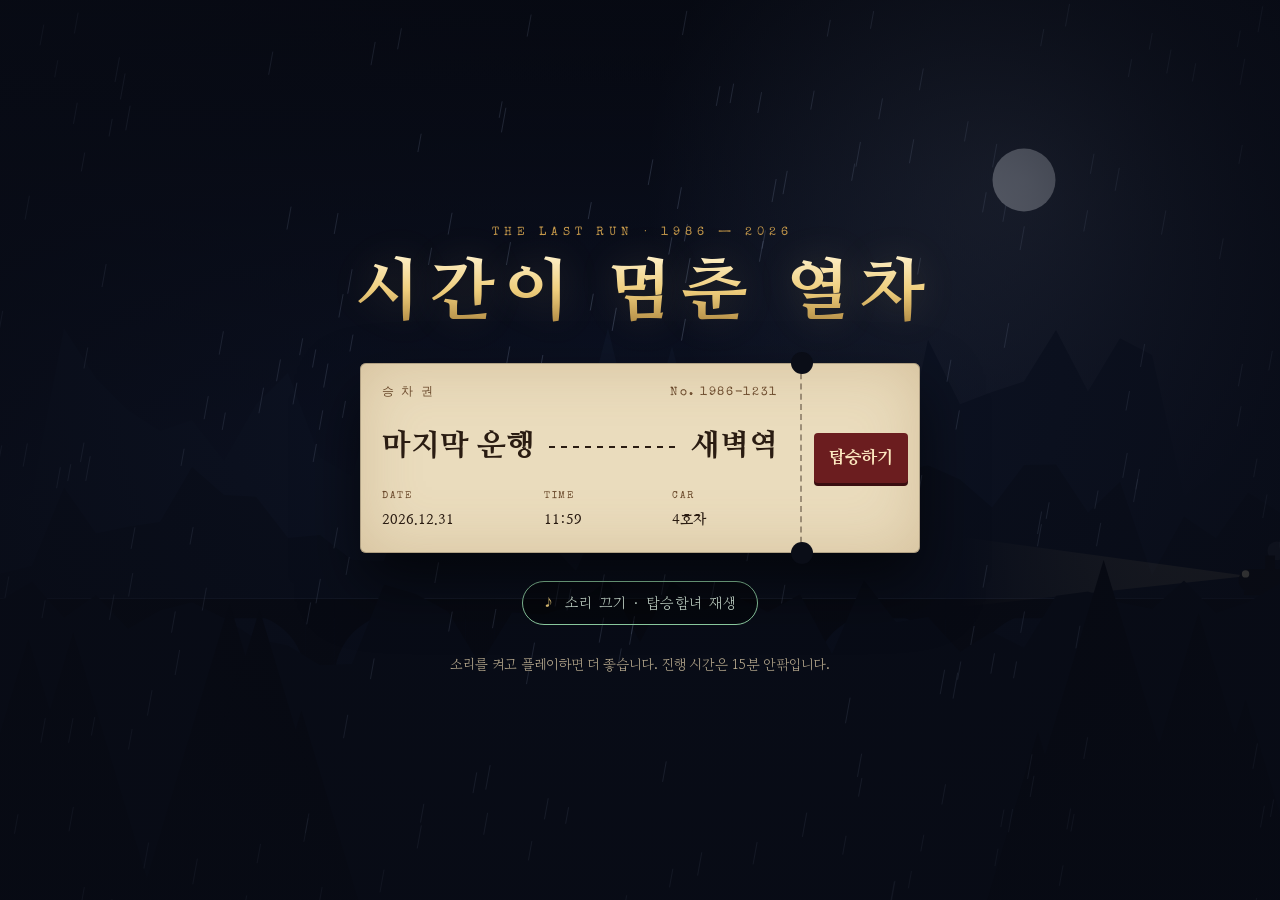
==== commit 74532674: "- 인트로 소리 켜짐이 디폴트로 변경 - 객차별 조명, 그림자, 필름 질감 CSS 추가 - 엔딩 상태별 시계 밝기와 새벽빛 효과 추가 - render()에서 객차별 조명 자동 적용" ====
--- a/index.html
+++ b/index.html
@@ -30,7 +30,10 @@
       <button id="board" type="button">탑승하기</button>
     </div>
   </div>
-  <button id="sndOn" class="snd" type="button" aria-pressed="false"><span class="ic" aria-hidden="true">♪</span><span id="sndTxt">소리 켜기 · 빗소리 들어보기</span></button>
+  <button id="sndOn" class="snd" type="button" aria-pressed="true">
+      <span class="ic" aria-hidden="true">♪</span>
+      <span id="sndTxt">소리 끄기 · 탑승함녀 재생</span>
+  </button>
   <p class="note">소리를 켜고 플레이하면 더 좋습니다. 진행 시간은 15분 안팎입니다.</p>
 </section>
 
@@ -81,7 +84,8 @@
   <p id="eline"></p>
   <div id="eend">
     <h2>시간은 다시 흐른다</h2>
-    <p>과거에 머물고 싶은 마음과, 그럼에도 앞으로 흘러가야 하는 시간에 관한 이야기.</p>
+    <p>과거에 머물고 싶은 마음과,
+        그럼에도 앞으로 흘러가야 하는 시간에 관한 이야기.</p>
     <button class="btn" id="again" type="button">처음부터 다시 타기</button>
   </div>
   </div>
--- a/style.css
+++ b/style.css
@@ -299,4 +299,352 @@
 #eend.on{display:flex;animation:rise 2s both}
 #eend h2{font-family:var(--font-display);font-weight:800;font-size:clamp(32px,6vw,64px);letter-spacing:.14em;padding-left:.14em;margin:0;background:linear-gradient(180deg,#fffbe8,var(--gold) 50%,#8a6223);-webkit-background-clip:text;background-clip:text;color:transparent}
 #eend p{margin:0;color:#d8c59c;max-width:32em;font-size:15px}
-@media (prefers-reduced-motion:reduce){*,*::before,*::after{animation-duration:.01ms!important;transition-duration:.2s!important}}+@media (prefers-reduced-motion:reduce){*,*::before,*::after{animation-duration:.01ms!important;transition-duration:.2s!important}}
+
+
+/* 객실 화면에 은은한 가장자리 그림자와 필름 질감 추가 */
+.scene::after {
+  content: "";
+  position: absolute;
+  inset: 0;
+  z-index: 2;
+  pointer-events: none;
+
+  background:
+    radial-gradient(
+      ellipse at center,
+      transparent 48%,
+      rgba(0, 0, 0, .48) 100%
+    ),
+    repeating-linear-gradient(
+      0deg,
+      transparent 0px,
+      rgba(255, 240, 200, .013) 1px,
+      transparent 2px,
+      transparent 4px
+    );
+}
+
+/* 발견 가능한 물건에 부드러운 반응 */
+#scene .hot {
+  transition:
+    filter .22s ease,
+    opacity .22s ease;
+}
+
+#scene .hot:hover,
+#scene .hot:focus-visible {
+  filter:
+    drop-shadow(0 0 6px rgba(240,207,126,.55))
+    brightness(1.1);
+}
+
+/* 멈춘 시간: 시각 표시 점멸 제거 */
+#game .clock .t {
+  animation: none;
+}
+
+
+/* =========================================
+   THE LAST RUN — 객차별 분위기 연출
+   기존 style.css 맨 아래에 추가
+========================================= */
+
+/* 조명 레이어와 클릭 가능한 SVG를 분리 */
+#sceneWrap {
+  isolation: isolate;
+}
+
+#sceneWrap #scene {
+  z-index: 0;
+}
+
+/* 조명: 스크린 블렌딩으로 밝은 부분만 강조 */
+#sceneWrap::before {
+  content: "";
+  position: absolute;
+  inset: 0;
+  z-index: 1;
+  pointer-events: none;
+  background: var(--scene-light, transparent);
+  mix-blend-mode: screen;
+  opacity: .92;
+  transition: background .5s ease;
+}
+
+/* 그림자 + 아주 미세한 필름 질감 */
+#sceneWrap::after {
+  content: "";
+  position: absolute;
+  inset: 0;
+  z-index: 2;
+  pointer-events: none;
+  background:
+    var(--scene-shadow, transparent),
+    repeating-linear-gradient(
+      0deg,
+      transparent 0px,
+      rgba(255, 235, 195, .015) 3px,
+      transparent 4px,
+      transparent 6px
+    );
+}
+
+/* 4호차 — 시간이 멈춘 객실 */
+#sceneWrap[data-car="4"] {
+  --scene-light:
+    radial-gradient(
+      ellipse 23% 37% at 26% 14%,
+      rgba(255, 212, 138, .28),
+      transparent 100%
+    ),
+    radial-gradient(
+      ellipse 22% 36% at 72% 14%,
+      rgba(255, 211, 126, .18),
+      transparent 100%
+    ),
+    linear-gradient(
+      180deg,
+      rgba(135, 166, 210, .10),
+      transparent 60%
+    );
+
+  --scene-shadow:
+    radial-gradient(
+      ellipse at 50% 45%,
+      transparent 38%,
+      rgba(5, 8, 18, .55) 100%
+    ),
+    linear-gradient(
+      0deg,
+      rgba(5, 4, 7, .34),
+      transparent 34%
+    );
+}
+
+/* 3호차 — 따뜻한 추억의 식당칸 */
+#sceneWrap[data-car="3"] {
+  --scene-light:
+    radial-gradient(
+      ellipse 19% 49% at 29% 26%,
+      rgba(255, 198, 98, .34),
+      transparent 100%
+    ),
+    radial-gradient(
+      ellipse 19% 49% at 54% 26%,
+      rgba(255, 207, 125, .33),
+      transparent 100%
+    ),
+    radial-gradient(
+      ellipse 19% 49% at 78% 26%,
+      rgba(255, 188, 95, .30),
+      transparent 100%
+    ),
+    linear-gradient(
+      180deg,
+      rgba(136, 67, 35, .12),
+      transparent 68%
+    );
+
+  --scene-shadow:
+    radial-gradient(
+      ellipse at 50% 42%,
+      transparent 40%,
+      rgba(35, 8, 7, .48) 100%
+    ),
+    linear-gradient(
+      0deg,
+      rgba(29, 10, 5, .40),
+      transparent 40%
+    );
+}
+
+/* 2호차 — 별빛과 푸른 달빛 */
+#sceneWrap[data-car="2"] {
+  --scene-light:
+    linear-gradient(
+      149deg,
+      transparent 27%,
+      rgba(130, 162, 235, .22) 39%,
+      transparent 52%
+    ),
+    linear-gradient(
+      149deg,
+      transparent 49%,
+      rgba(111, 150, 224, .14) 58%,
+      transparent 70%
+    ),
+    radial-gradient(
+      ellipse at 51% 28%,
+      rgba(120, 150, 215, .13),
+      transparent 69%
+    );
+
+  --scene-shadow:
+    radial-gradient(
+      ellipse at 50% 36%,
+      transparent 25%,
+      rgba(1, 5, 21, .63) 100%
+    ),
+    linear-gradient(
+      0deg,
+      rgba(1, 4, 17, .43),
+      transparent 42%
+    );
+}
+
+/* 1호차 — 오래된 기록 보관실 */
+#sceneWrap[data-car="1"] {
+  --scene-light:
+    radial-gradient(
+      ellipse 30% 45% at 34% 17%,
+      rgba(235, 192, 119, .22),
+      transparent 100%
+    ),
+    radial-gradient(
+      ellipse 27% 40% at 69% 16%,
+      rgba(209, 174, 116, .17),
+      transparent 100%
+    ),
+    linear-gradient(
+      90deg,
+      rgba(41, 62, 41, .07),
+      transparent 55%
+    );
+
+  --scene-shadow:
+    radial-gradient(
+      ellipse at 49% 43%,
+      transparent 30%,
+      rgba(6, 13, 9, .65) 100%
+    ),
+    linear-gradient(
+      0deg,
+      rgba(5, 10, 7, .46),
+      transparent 47%
+    );
+}
+
+/* 기관실 — 마지막으로 남은 화실의 불빛 */
+#sceneWrap[data-car="0"] {
+  --scene-light:
+    radial-gradient(
+      ellipse 37% 52% at 55% 83%,
+      rgba(255, 118, 32, .36),
+      transparent 100%
+    ),
+    radial-gradient(
+      ellipse 25% 30% at 78% 48%,
+      rgba(231, 184, 111, .13),
+      transparent 100%
+    );
+
+  --scene-shadow:
+    radial-gradient(
+      ellipse at 52% 65%,
+      transparent 27%,
+      rgba(0, 0, 0, .69) 100%
+    ),
+    linear-gradient(
+      180deg,
+      rgba(0, 0, 0, .28),
+      transparent 55%
+    );
+}
+
+/* 실제 물건 아래에 접촉 그림자 추가 */
+#sceneWrap[data-car="4"] #scene [data-id="suitcase"],
+#sceneWrap[data-car="3"] #scene [data-id="musicbox"],
+#sceneWrap[data-car="3"] #scene [data-id="register"],
+#sceneWrap[data-car="2"] #scene [data-id="trunk"],
+#sceneWrap[data-car="2"] #scene [data-id="starbox"] {
+  filter: drop-shadow(0 9px 6px rgba(0, 0, 0, .38));
+}
+
+/* 모션 감소 설정을 사용하는 사용자 배려 */
+@media (prefers-reduced-motion: reduce) {
+  #sceneWrap::before {
+    transition: none;
+  }
+}
+
+
+/* =========================================
+   THE LAST RUN — 엔딩 조명 변화
+========================================= */
+
+#ending {
+  isolation: isolate;
+}
+
+/* 시간이 흐르면서 따뜻한 새벽빛이 나타남 */
+#ending::before {
+  content: "";
+  position: absolute;
+  inset: 0;
+  z-index: 0;
+  pointer-events: none;
+  opacity: 0;
+  background:
+    radial-gradient(
+      ellipse at 50% 77%,
+      rgba(255, 170, 82, .20),
+      transparent 67%
+    ),
+    linear-gradient(
+      180deg,
+      transparent 20%,
+      rgba(244, 154, 107, .12) 100%
+    );
+  transition: opacity 3s ease;
+}
+
+#ending[data-phase="waking"]::before {
+  opacity: .3;
+}
+
+#ending[data-phase="running"]::before {
+  opacity: 1;
+}
+
+/* 글과 시계를 조명보다 위에 배치 */
+#ending > * {
+  position: relative;
+  z-index: 1;
+}
+
+/* 회중시계의 명암도 이야기와 함께 변화 */
+#ending #ewatch {
+  transition:
+    filter 2.4s ease,
+    transform 2.4s ease;
+}
+
+#ending[data-phase="still"] #ewatch {
+  filter:
+    grayscale(.65)
+    brightness(.65);
+  transform: scale(.96);
+}
+
+#ending[data-phase="waking"] #ewatch {
+  filter:
+    brightness(1.1)
+    drop-shadow(0 0 18px rgba(240, 207, 126, .42));
+  transform: scale(1);
+}
+
+#ending[data-phase="running"] #ewatch {
+  filter:
+    brightness(1.2)
+    drop-shadow(0 0 32px rgba(255, 205, 118, .65));
+  transform: scale(1.045);
+}
+
+@media (prefers-reduced-motion: reduce) {
+  #ending::before,
+  #ending #ewatch {
+    transition: none;
+  }
+}
+
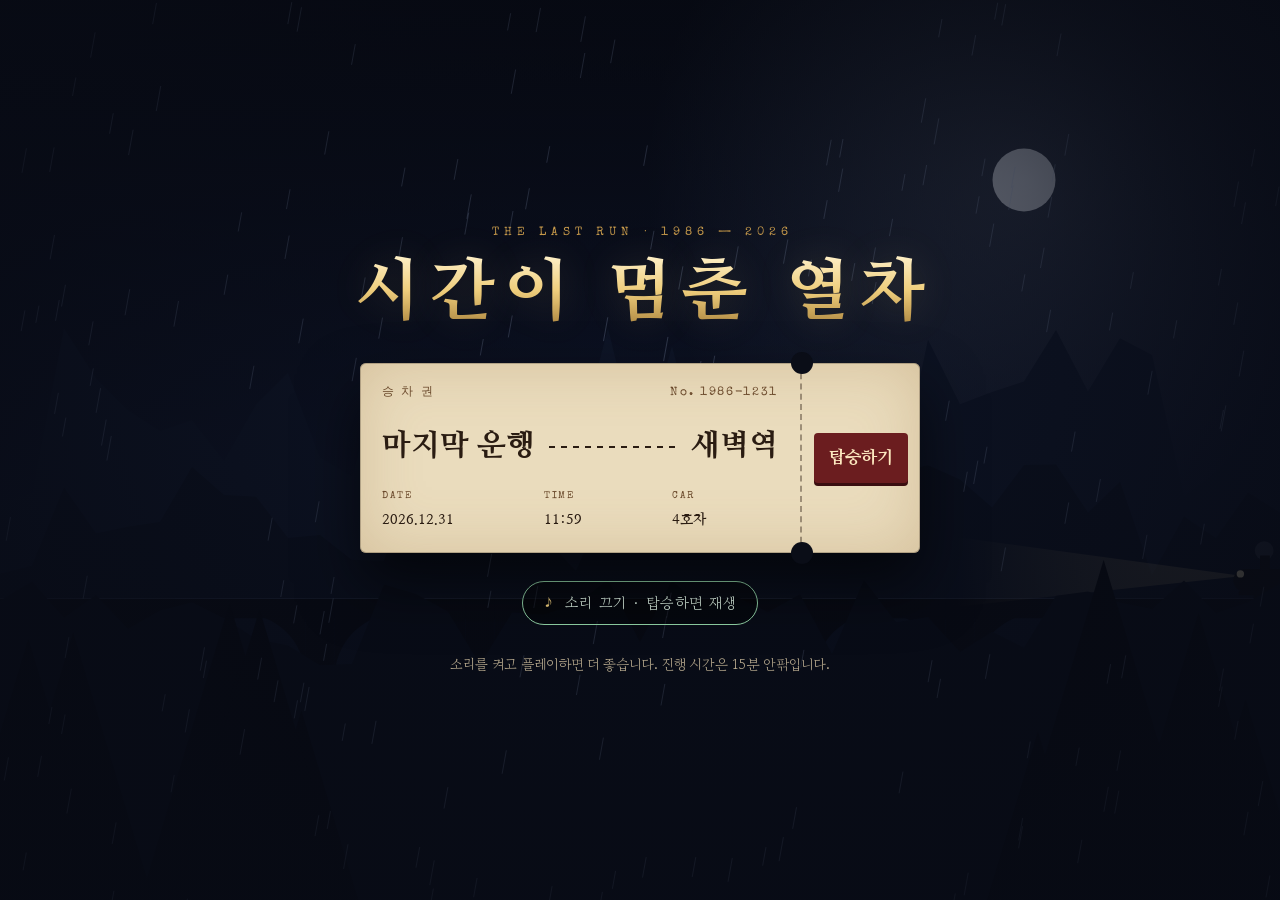
==== commit 092c06fc: "인트로 음악, 윤정 사진, 객차 디테일, 엔딩 배치 수정 - 탑승하면 인트로 피아노 음악이 바로 재생되도록 추가 - 윤정의 사진을 긴 생머리, 노란 우산·파란 코트·빨간 목도리·초" ====
--- a/index.html
+++ b/index.html
@@ -32,7 +32,7 @@
   </div>
   <button id="sndOn" class="snd" type="button" aria-pressed="true">
       <span class="ic" aria-hidden="true">♪</span>
-      <span id="sndTxt">소리 끄기 · 탑승함녀 재생</span>
+      <span id="sndTxt">소리 끄기 · 탑승하면 재생</span>
   </button>
   <p class="note">소리를 켜고 플레이하면 더 좋습니다. 진행 시간은 15분 안팎입니다.</p>
 </section>
--- a/style.css
+++ b/style.css
@@ -72,6 +72,9 @@
 #big.show p{opacity:1}
 #cap{position:absolute;left:0;right:0;bottom:calc(11vh + 5vh);z-index:3;text-align:center;padding:0 20px;opacity:0;transition:opacity .7s}
 #cap.show{opacity:1}
+/* 풍경 장면: 자막을 화면 가운데로 */
+#intro.mid #cap{bottom:auto;top:50%;transform:translateY(-50%)}
+#intro.mid #kicker{top:calc(50% - clamp(90px,13vw,170px))}
 #cap small{display:block;font-family:var(--font-type);letter-spacing:.3em;font-size:12px;color:var(--brass);margin-bottom:8px;min-height:1em}
 #cap p{margin:0 auto;max-width:40em;white-space:pre-line;word-break:keep-all;font-size:clamp(17px,2.3vw,25px);line-height:1.65;text-wrap:balance;text-shadow:0 2px 14px #000,0 0 3px #000}
 #iwatch{position:absolute;z-index:2;top:37%;left:50%;width:min(35vh,56vw);transform:translate(-50%,-50%);opacity:0;transition:opacity 1.2s}
@@ -147,12 +150,16 @@
 #scene{position:absolute;inset:0}
 #scene svg{width:100%;height:100%;display:block;font-family:var(--font-display)}
 .hot{cursor:pointer;transition:filter .25s}
+.hot:focus{outline:none}
 .hot:hover,.hot:focus-visible{filter:drop-shadow(0 0 10px rgba(240,207,126,.95)) brightness(1.15);outline:none}
 #tag{position:absolute;z-index:3;transform:translate(-50%,-100%);white-space:nowrap;background:#0d0907;border:1px solid var(--brass);color:var(--paper);font-size:13px;padding:3px 10px;border-radius:6px;opacity:0;pointer-events:none;transition:opacity .15s}
 #tag.below{transform:translate(-50%,0)}
 #tag.show{opacity:1}
 #card{position:absolute;inset:0;display:flex;flex-direction:column;align-items:center;justify-content:center;background:rgba(5,4,3,.82);opacity:0;pointer-events:none;transition:opacity .8s;text-align:center;z-index:4}
 #card.show{opacity:1}
+/* 객차 소개가 끝나기 전에는 누를 수 없다 */
+#game.busy #scene,#game.busy #spots,#game.busy #train{pointer-events:none}
+#game.busy #spots{opacity:.45;transition:opacity .3s}
 #card small{font-family:var(--font-type);letter-spacing:.5em;padding-left:.5em;color:var(--brass);font-size:13px}
 #card strong{font-family:var(--font-display);font-weight:800;font-size:clamp(28px,5vw,56px);letter-spacing:.12em;padding-left:.12em;color:var(--gold)}
 
@@ -288,9 +295,9 @@
 
 /* ───── 엔딩 ───── */
 /* 엔딩: 시계는 위쪽에 고정, 글자는 바로 아래, 기차는 화면 맨 아래(캔버스) */
-#ending{flex-direction:column;align-items:center;justify-content:flex-start;gap:clamp(14px,3vh,28px);padding:7vh 16px 24px;text-align:center;background:radial-gradient(ellipse at 50% 45%,rgba(8,11,21,.2),rgba(8,11,21,.7) 80%)}
-#ewatch{width:min(26vh,40vw);flex:none}
-.estage{display:grid;width:100%;justify-items:center}
+#ending{flex-direction:column;align-items:center;justify-content:center;gap:clamp(10px,2vh,20px);padding:0 16px 6vh;text-align:center;background:radial-gradient(ellipse at 50% 45%,rgba(8,11,21,.2),rgba(8,11,21,.7) 80%)}
+#ewatch{width:min(23vh,38vw);flex:none}
+.estage{display:grid;width:100%;justify-items:center;align-items:start;min-height:clamp(150px,24vh,230px)}
 .estage>*{grid-area:1/1}
 #eline{font-family:var(--font-display);font-size:clamp(18px,2.7vw,28px);line-height:1.75;max-width:30em;margin:0;text-wrap:balance;text-shadow:0 2px 14px #000;transition:opacity .8s}
 #eline .kid{display:inline-block;color:#bfe0ff;font-size:1.35em}
@@ -648,3 +655,215 @@
   }
 }
 
+
+/* =========================================
+   윤정의 사진 — 빈티지 폴라로이드 디자인
+========================================= */
+
+/* 폴라로이드 전체 */
+#flip {
+  width: min(310px, 100%);
+  margin: 14px auto 20px;
+  perspective: 1200px;
+  filter: drop-shadow(
+    0 15px 20px rgba(37, 22, 12, .28)
+  );
+}
+
+/* 기존 뒤집기 애니메이션 유지 */
+#flip > div {
+  position: relative;
+  aspect-ratio: 4 / 5;
+  transform-style: preserve-3d;
+  transition: transform .8s
+    cubic-bezier(.25, .75, .25, 1);
+}
+
+/* 사진 앞면 */
+#flip .f {
+  position: absolute;
+  inset: 0;
+
+  padding: 14px 14px 58px;
+
+  background:
+    linear-gradient(
+      140deg,
+      #fffdf5 0%,
+      #f4eedd 55%,
+      #e6dcc5 100%
+    );
+
+  border: 1px solid #d4c6ac;
+
+  box-shadow:
+    inset 0 0 18px rgba(110, 77, 40, .09),
+    0 2px 4px rgba(0, 0, 0, .18);
+
+  backface-visibility: hidden;
+  overflow: hidden;
+}
+
+/* 윤정의 SVG 사진 */
+#flip .f > svg {
+  display: block;
+  width: 100%;
+  height: auto;
+  aspect-ratio: 1 / 1;
+
+  filter:
+    sepia(.12)
+    saturate(.83)
+    contrast(.96)
+    brightness(1.03);
+
+  box-shadow:
+    inset 0 0 15px rgba(0, 0, 0, .16),
+    0 0 0 1px rgba(77, 54, 36, .2);
+}
+
+/* 사진 위에 비치는 은은한 광택 */
+#flip .f::before {
+  content: "";
+  position: absolute;
+
+  top: 14px;
+  left: 14px;
+  right: 14px;
+  aspect-ratio: 1 / 1;
+
+  background:
+    linear-gradient(
+      125deg,
+      rgba(255, 255, 255, .24) 0%,
+      transparent 32%,
+      transparent 64%,
+      rgba(255, 255, 255, .09) 100%
+    );
+
+  box-shadow:
+    inset 0 0 25px rgba(39, 25, 13, .15);
+
+  pointer-events: none;
+  z-index: 2;
+}
+
+/* 폴라로이드 하단 손글씨 */
+#flip .f::after {
+  content: "1985. 04 · 새벽역";
+
+  position: absolute;
+  left: 0;
+  right: 0;
+  bottom: 11px;
+
+  text-align: center;
+
+  font-family: var(--font-hand);
+  font-size: 28px;
+  color: #62513d;
+
+  transform: rotate(-2deg);
+  letter-spacing: .025em;
+}
+
+/* 사진 뒷면 */
+#flip .bk {
+  position: absolute;
+  inset: 0;
+
+  display: flex;
+  align-items: center;
+  justify-content: center;
+
+  padding: 50px 27px 36px;
+
+  background:
+    repeating-linear-gradient(
+      180deg,
+      transparent 0px,
+      transparent 29px,
+      rgba(132, 100, 67, .10) 30px
+    ),
+    linear-gradient(
+      140deg,
+      #f4ebd5,
+      #e7d8b8
+    );
+
+  color: #493a2d;
+  font-family: var(--font-hand);
+  font-size: 27px;
+  line-height: 1.55;
+
+  border: 1px solid #c9b694;
+
+  box-shadow:
+    inset 0 0 35px rgba(112, 83, 48, .14);
+
+  transform: rotateY(180deg);
+  backface-visibility: hidden;
+}
+
+/* 뒷면 상단의 작은 기록 */
+#flip .bk::before {
+  content: "1985 · 새벽역";
+
+  position: absolute;
+  top: 19px;
+  left: 22px;
+
+  font-family: var(--font-type);
+  font-size: 12px;
+  color: #8b7255;
+  letter-spacing: .08em;
+}
+
+/* 뒷면 아래쪽 작은 장식선 */
+#flip .bk::after {
+  content: "";
+  position: absolute;
+
+  bottom: 22px;
+  left: 25%;
+  right: 25%;
+
+  height: 1px;
+  background: rgba(116, 87, 54, .28);
+}
+
+/* 뒤집기 버튼 */
+#flipb {
+  border-radius: 999px;
+  padding: 10px 26px;
+
+  transition:
+    background .2s,
+    transform .2s;
+}
+
+#flipb:hover {
+  transform: translateY(-2px);
+}
+
+/* 모바일 대응 */
+@media (max-width: 520px) {
+  #flip {
+    width: min(270px, 100%);
+  }
+
+  #flip .f::after {
+    font-size: 24px;
+  }
+
+  #flip .bk {
+    font-size: 24px;
+  }
+}
+
+/* 모션 최소화 설정 */
+@media (prefers-reduced-motion: reduce) {
+  #flip > div {
+    transition-duration: .01ms;
+  }
+}
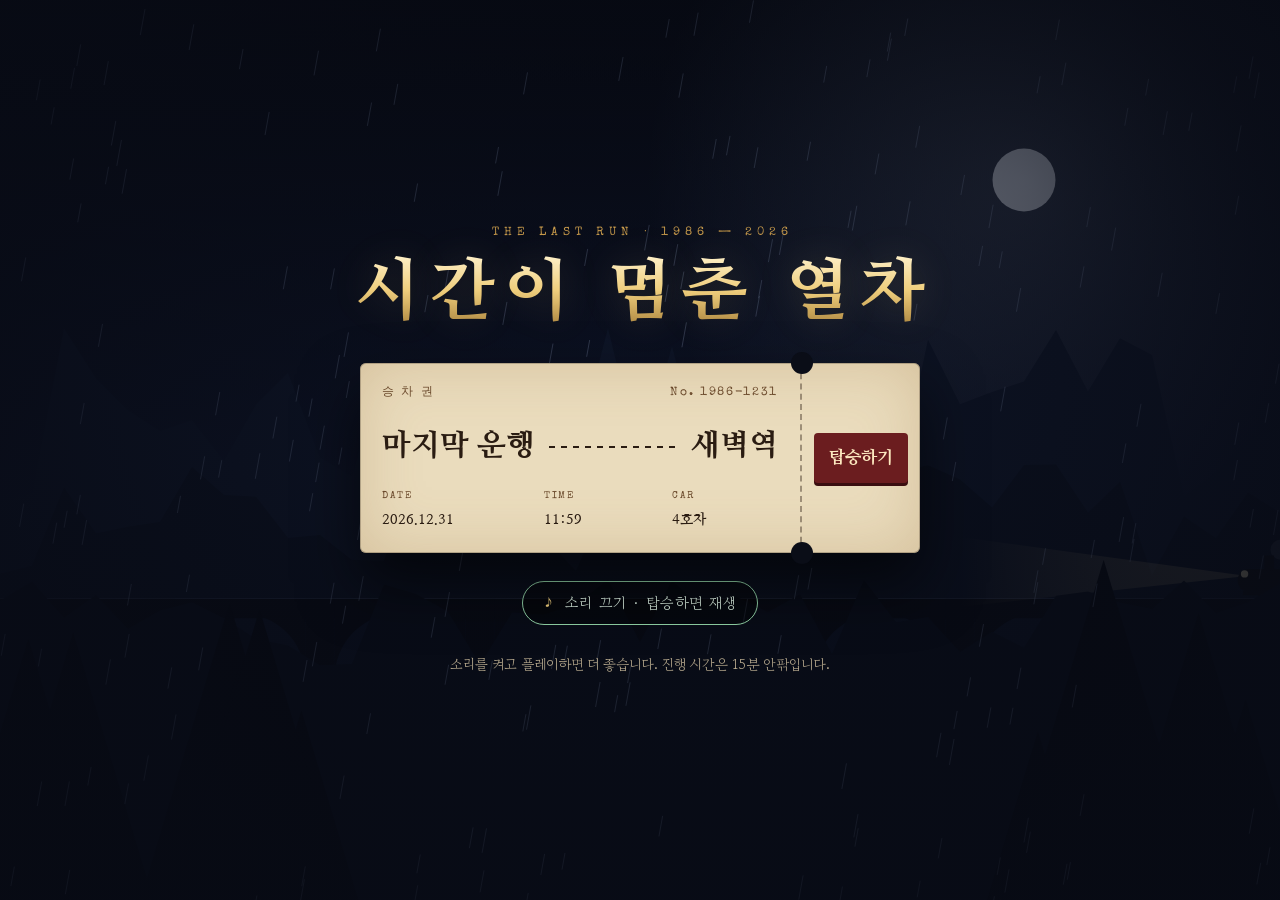
==== commit 6aca343f: "index.html 승차권 마크업 줄바꿈 정리 Co-Authored-By: Claude Fable 5.2 <noreply@anthropic.com>" ====
--- a/index.html
+++ b/index.html
@@ -19,11 +19,22 @@
   </div>
   <div class="ticket">
     <div class="main">
-      <div class="row"><span>승 차 권</span><span>No. 1986-1231</span></div>
-      <div class="route"><span>마지막 운행</span><i></i><span>새벽역</span></div>
+      <div class="row">
+          <span>승 차 권</span>
+          <span>No. 1986-1231</span>
+      </div>
+      <div class="route">
+          <span>마지막 운행</span>
+          <i></i>
+          <span>새벽역</span>
+      </div>
       <dl>
-        <dt>DATE</dt><dt>TIME</dt><dt>CAR</dt>
-        <dd>2026.12.31</dd><dd>11:59</dd><dd>4호차</dd>
+        <dt>DATE</dt>
+          <dt>TIME</dt>
+          <dt>CAR</dt>
+        <dd>2026.12.31</dd>
+          <dd>11:59</dd>
+          <dd>4호차</dd>
       </dl>
     </div>
     <div class="stub">
@@ -38,11 +49,23 @@
 </section>
 
 <section id="intro" class="screen" aria-live="polite">
-  <div class="bar t"></div><div class="bar b"></div>
+  <div class="bar t"></div>
+    <div class="bar b"></div>
   <div id="kicker"></div>
-  <div id="big"><h2 aria-label="시간이 멈춘 열차"></h2><div class="rule"></div><p>THE TRAIN WHERE TIME STOOD STILL</p></div>
+  <div id="big">
+      <h2 aria-label="시간이 멈춘 열차"></h2>
+      <div class="rule"></div>
+      <p>THE TRAIN WHERE TIME STOOD STILL</p>
+  </div>
   <div id="iwatch"></div>
-  <div id="cap"><small></small><p></p><div class="nudge" id="nudge" aria-hidden="true"><span class="tri"></span><span class="txt">화면을 눌러 계속</span></div></div>
+  <div id="cap">
+      <small></small>
+      <p></p>
+      <div class="nudge" id="nudge" aria-hidden="true">
+          <span class="tri"></span>
+          <span class="txt">화면을 눌러 계속</span>
+      </div>
+  </div>
   <button id="skip" type="button">건너뛰기</button>
 </section>
 
@@ -50,12 +73,19 @@
  <div class="wrap">
   <header class="top">
    <div class="logo">
-    <svg viewBox="0 0 40 40" aria-hidden="true"><circle cx="20" cy="6" r="3.5" fill="none" stroke="#c79a4b" stroke-width="2"/><circle cx="20" cy="23" r="14" fill="none" stroke="#c79a4b" stroke-width="2.4"/><path d="M20 14v9l5 3" fill="none" stroke="#f0cf7e" stroke-width="2.2" stroke-linecap="round"/></svg>
+    <svg viewBox="0 0 40 40" aria-hidden="true">
+        <circle cx="20" cy="6" r="3.5" fill="none" stroke="#c79a4b" stroke-width="2"/>
+        <circle cx="20" cy="23" r="14" fill="none" stroke="#c79a4b" stroke-width="2.4"/>
+        <path d="M20 14v9l5 3" fill="none" stroke="#f0cf7e" stroke-width="2.2" stroke-linecap="round"/>
+    </svg>
     <h1>시간이 멈춘 열차</h1>
    </div>
    <nav class="train" id="train" aria-label="열차 칸 이동"></nav>
    <div class="tools">
-    <div class="clock" role="img" aria-label="열차 시각 11시 59분, 멈춤"><span class="s">열차 시각</span><span class="t">11:59</span></div>
+    <div class="clock" role="img" aria-label="열차 시각 11시 59분, 멈춤">
+        <span class="s">열차 시각</span>
+        <span class="t">11:59</span>
+    </div>
     <button class="tbtn" id="bSound" type="button" aria-pressed="true">소리 켜짐</button>
     <button class="tbtn" id="bReset" type="button">처음부터</button>
    </div>
@@ -63,16 +93,54 @@
 
   <div class="layout">
    <div class="main">
-    <div class="cartitle"><div class="eyebrow" id="eyebrow"></div><h2 id="ctitle"></h2><div class="lockcount" id="lockcount"></div></div>
+    <div class="cartitle">
+        <div class="eyebrow" id="eyebrow"></div>
+        <h2 id="ctitle"></h2>
+        <div class="lockcount" id="lockcount"></div>
+    </div>
     <p class="goal" id="goal"></p>
-    <div class="stagebox"><div class="scene" id="sceneWrap"><div id="scene"></div><div id="tag" aria-hidden="true"></div><div id="card"><small></small><strong></strong></div></div></div>
-    <div class="narr"><p id="say" aria-live="polite"></p><div id="next"></div></div>
-    <div class="spotsrow"><div class="spots" id="spots"></div><p class="legend"><i class="k puz"></i>퍼즐 <i class="k ok"></i>푼 곳 <i class="k seen"></i>본 곳</p></div>
+    <div class="stagebox"><div class="scene" id="sceneWrap">
+        <div id="scene"></div>
+        <div id="tag" aria-hidden="true"></div>
+        <div id="card">
+            <small></small>
+            <strong></strong>
+        </div>
+    </div>
+    </div>
+    <div class="narr">
+        <p id="say" aria-live="polite"></p>
+        <div id="next"></div>
+    </div>
+    <div class="spotsrow">
+        <div class="spots" id="spots"></div>
+        <p class="legend">
+            <i class="k puz"></i>퍼즐
+            <i class="k ok"></i>푼 곳
+            <i class="k seen"></i>본 곳
+        </p>
+    </div>
    </div>
    <aside class="side">
-    <section class="box" aria-labelledby="invH"><h3 id="invH">소지품 <small id="parts"></small></h3><div class="pslots" id="pslots"></div><div class="list" id="items"></div></section>
-    <section class="box" aria-labelledby="noteH"><h3 id="noteH">단서 수첩 <small>눌러서 다시 보기</small></h3><div class="list" id="notes"></div></section>
-    <section class="box" aria-labelledby="docH"><h3 id="docH">기관사의 일기 <small id="docCount"></small></h3><div class="list" id="docs"></div></section>
+    <section class="box" aria-labelledby="invH">
+        <h3 id="invH">소지품
+            <small id="parts"></small>
+        </h3>
+        <div class="pslots" id="pslots"></div>
+        <div class="list" id="items"></div>
+    </section>
+    <section class="box" aria-labelledby="noteH">
+        <h3 id="noteH">단서 수첩
+            <small>눌러서 다시 보기</small>
+        </h3>
+        <div class="list" id="notes"></div>
+    </section>
+    <section class="box" aria-labelledby="docH">
+        <h3 id="docH">기관사의 일기
+            <small id="docCount"></small>
+        </h3>
+        <div class="list" id="docs"></div>
+    </section>
    </aside>
   </div>
  </div>
@@ -84,7 +152,7 @@
   <p id="eline"></p>
   <div id="eend">
     <h2>시간은 다시 흐른다</h2>
-    <p>과거에 머물고 싶은 마음과,
+    <p>과거에 머물고 싶은 마음과,<br>
         그럼에도 앞으로 흘러가야 하는 시간에 관한 이야기.</p>
     <button class="btn" id="again" type="button">처음부터 다시 타기</button>
   </div>
@@ -92,7 +160,14 @@
 </section>
 
 <div id="modal" role="dialog" aria-modal="true"></div>
-<div id="voice"><small></small><p></p><div class="nudge" id="vnudge" aria-hidden="true"><span class="tri"></span><span class="txt">화면을 눌러 계속</span></div></div>
+<div id="voice">
+    <small></small>
+    <p></p>
+    <div class="nudge" id="vnudge" aria-hidden="true">
+        <span class="tri"></span>
+        <span class="txt">화면을 눌러 계속</span>
+    </div>
+</div>
 <div id="toast" role="status"></div>
 
 <script src="script.js"></script>
--- a/style.css
+++ b/style.css
@@ -594,8 +594,8 @@
   opacity: 0;
   background:
     radial-gradient(
-      ellipse at 50% 77%,
-      rgba(255, 170, 82, .20),
+      ellipse at 50% 90%,
+      rgba(255, 170, 82, .26),
       transparent 67%
     ),
     linear-gradient(
@@ -612,6 +612,22 @@
 
 #ending[data-phase="running"]::before {
   opacity: 1;
+  /* 불빛이 다 켜진 뒤, 아주 미세하게 일렁인다 */
+  animation: endFlicker 4.2s linear 3s infinite;
+}
+
+@keyframes endFlicker {
+  0%, 100% { opacity: 1; }
+  7% { opacity: 0.95; }
+  11% { opacity: 0.99; }
+  16% { opacity: 0.93; }
+  22% { opacity: 1; }
+  48% { opacity: 0.975; }
+  53% { opacity: 0.92; }
+  57% { opacity: 0.985; }
+  63% { opacity: 0.95; }
+  70% { opacity: 1; }
+  88% { opacity: 0.965; }
 }
 
 /* 글과 시계를 조명보다 위에 배치 */
@@ -652,6 +668,7 @@
   #ending::before,
   #ending #ewatch {
     transition: none;
+    animation: none;
   }
 }
 
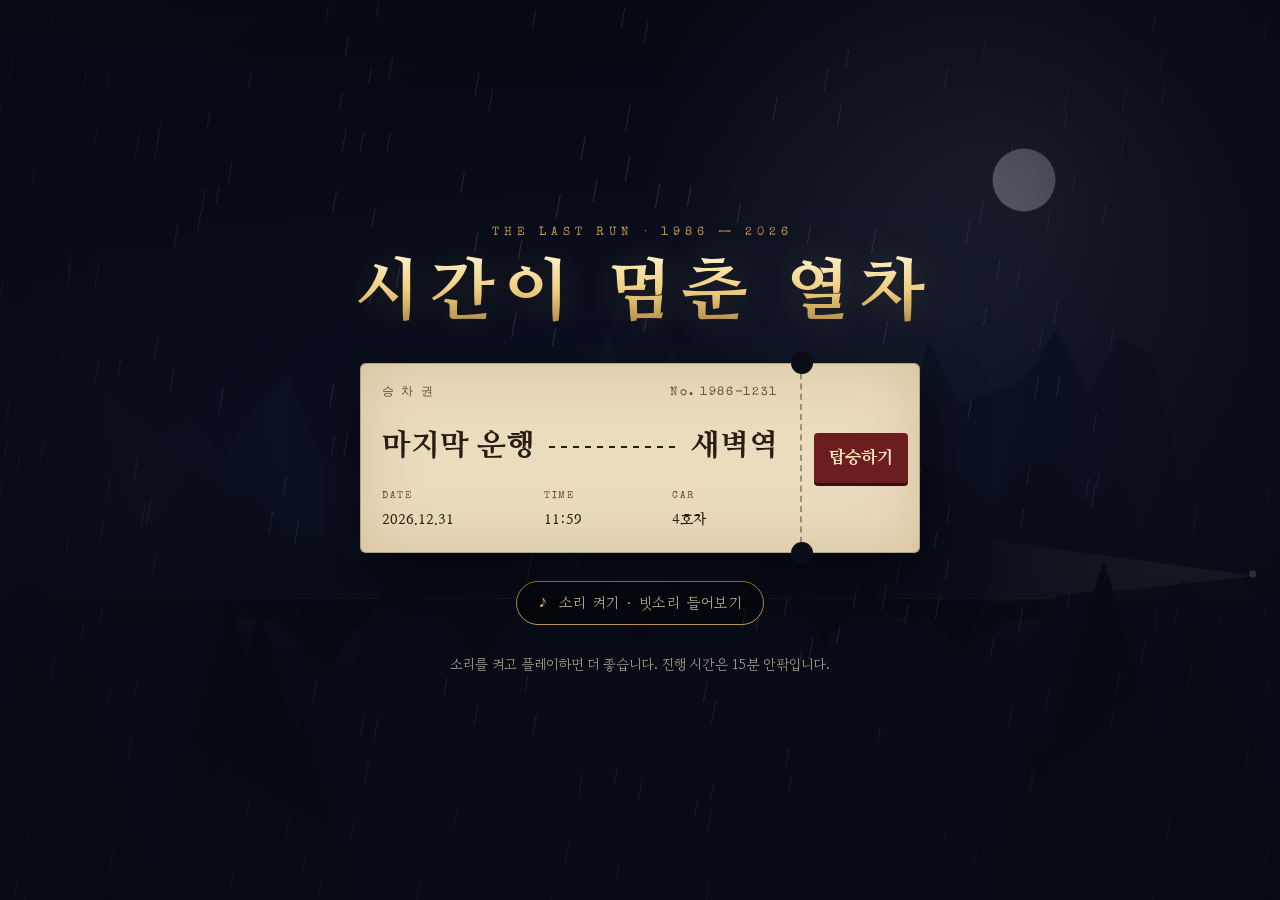
==== commit 496f03ee: "디테일 개선 2차: 호차 진입 카드, 소리, 엔딩, 휴대폰 가로 화면 - 호차 진입 카드: 호차 이름과 소개를 크게 띄우고 화면을 누르면 시작 (깜빡임 없이 전환) - 목표 문구를" ====
--- a/index.html
+++ b/index.html
@@ -2,7 +2,7 @@
 <html lang="ko">
 <head>
 <meta charset="utf-8">
-<meta name="viewport" content="width=device-width, initial-scale=1">
+<meta name="viewport" content="width=device-width, initial-scale=1, viewport-fit=cover">
 <title>시간이 멈춘 열차</title>
 <link rel="preconnect" href="https://fonts.googleapis.com">
 <link rel="preconnect" href="https://fonts.gstatic.com" crossorigin>
@@ -41,9 +41,9 @@
       <button id="board" type="button">탑승하기</button>
     </div>
   </div>
-  <button id="sndOn" class="snd" type="button" aria-pressed="true">
+  <button id="sndOn" class="snd" type="button" aria-pressed="false">
       <span class="ic" aria-hidden="true">♪</span>
-      <span id="sndTxt">소리 끄기 · 탑승하면 재생</span>
+      <span id="sndTxt">소리 켜기 · 빗소리 들어보기</span>
   </button>
   <p class="note">소리를 켜고 플레이하면 더 좋습니다. 진행 시간은 15분 안팎입니다.</p>
 </section>
@@ -151,7 +151,8 @@
   <div class="estage">
   <p id="eline"></p>
   <div id="eend">
-    <h2>시간은 다시 흐른다</h2>
+    <h2>시간이 멈춘 열차</h2>
+    <p class="sub">시간은 다시 흐른다</p>
     <p>과거에 머물고 싶은 마음과,<br>
         그럼에도 앞으로 흘러가야 하는 시간에 관한 이야기.</p>
     <button class="btn" id="again" type="button">처음부터 다시 타기</button>
@@ -168,6 +169,8 @@
         <span class="txt">화면을 눌러 계속</span>
     </div>
 </div>
+<div id="carcard" role="dialog" aria-modal="true"><small></small><strong></strong><div class="rule"></div><p></p><div class="nudge" id="cnudge" aria-hidden="true"><span class="tri"></span><span class="txt">화면을 눌러 계속</span></div></div>
+<div id="rotate" role="alert"><svg viewBox="0 0 64 64" aria-hidden="true"><rect x="22" y="8" width="20" height="40" rx="4" fill="none" stroke="#c79a4b" stroke-width="3"/><circle cx="32" cy="43" r="1.8" fill="#c79a4b"/><path d="M14 54q18 8 36 0" fill="none" stroke="#f0cf7e" stroke-width="3" stroke-linecap="round"/><path d="M46 50l5 3-6 3" fill="none" stroke="#f0cf7e" stroke-width="3" stroke-linecap="round" stroke-linejoin="round"/></svg><p>화면을 가로로 돌려 주세요</p><small>이 게임은 가로 화면에서 플레이합니다</small></div>
 <div id="toast" role="status"></div>
 
 <script src="script.js"></script>
--- a/style.css
+++ b/style.css
@@ -1,313 +1,2187 @@
-:root{
+/* ───── 색·글꼴 변수 ───── */
+:root {
   /* 배치: 밤의 야간열차. 어두운 호두나무와 마룬 객차 위에 놋쇠 금빛 하나만 강조색으로 쓴다. 화면은 노선표 / 객실 / 내레이션 / 소지품 네 줄. */
-  --night:#080b15;
-  --soot:#120c09;
-  --walnut:#4a2a1a;
-  --maroon:#6b1d1f;
-  --teal:#1e5557;
-  --brass:#c79a4b;
-  --gold:#f0cf7e;
-  --paper:#eadcbd;
-  --ink:#2a1c12;
-  --panel:#1a120d;
-  --panel2:#24180f;
-  --line:rgba(199,154,75,.24);
-  --muted:#a8977a;
-  --ok:#8fcfa4;
-  --font-display:'Nanum Myeongjo','AppleMyungjo','Batang',serif;
-  --font-body:'Gowun Batang','Nanum Myeongjo','AppleMyungjo','Batang',serif;
-  --font-hand:'Nanum Pen Script','Gowun Batang',cursive;
-  --font-type:'Special Elite','Courier New',monospace;
-  color-scheme:dark;
-}
-*{box-sizing:border-box}
-html,body{height:100%;margin:0}
-body{background:var(--night);color:var(--paper);font-family:var(--font-body);font-size:17px;line-height:1.7;overflow:hidden;-webkit-font-smoothing:antialiased}
-button{font:inherit;color:inherit;cursor:pointer}
-:focus-visible{outline:2px solid var(--gold);outline-offset:3px}
-#fx{position:fixed;inset:0;width:100%;height:100%;z-index:0;display:block}
-.screen{position:fixed;inset:0;z-index:1;display:none}
-.screen.on{display:flex}
+  --night: #080b15;
+  --soot: #120c09;
+  --walnut: #4a2a1a;
+  --maroon: #6b1d1f;
+  --teal: #1e5557;
+  --brass: #c79a4b;
+  --gold: #f0cf7e;
+  --paper: #eadcbd;
+  --ink: #2a1c12;
+  --panel: #1a120d;
+  --panel2: #24180f;
+  --line: rgba(199, 154, 75, 0.24);
+  --muted: #a8977a;
+  --ok: #8fcfa4;
+  --font-display: "Nanum Myeongjo", "AppleMyungjo", "Batang", serif;
+  --font-body: "Gowun Batang", "Nanum Myeongjo", "AppleMyungjo", "Batang", serif;
+  --font-hand: "Nanum Pen Script", "Gowun Batang", cursive;
+  --font-type: "Special Elite", "Courier New", monospace;
+  color-scheme: dark;
+}
+
+/* ───── 기본 설정 ───── */
+* {
+  box-sizing: border-box;
+}
+
+html,
+body {
+  height: 100%;
+  margin: 0;
+}
+
+body {
+  background: var(--night);
+  color: var(--paper);
+  font-family: var(--font-body);
+  font-size: 17px;
+  line-height: 1.7;
+  overflow: hidden;
+  -webkit-font-smoothing: antialiased;
+}
+
+button {
+  font: inherit;
+  color: inherit;
+  cursor: pointer;
+}
+
+:focus-visible {
+  outline: 2px solid var(--gold);
+  outline-offset: 3px;
+}
+
+#fx {
+  position: fixed;
+  inset: 0;
+  width: 100%;
+  height: 100%;
+  z-index: 0;
+  display: block;
+}
+
+.screen {
+  position: fixed;
+  inset: 0;
+  z-index: 1;
+  display: none;
+}
+
+.screen.on {
+  display: flex;
+}
 
 /* ───── 시작 화면 ───── */
-#title{flex-direction:column;align-items:center;justify-content:center;gap:28px;padding:24px 16px;background:radial-gradient(ellipse at 50% 40%,rgba(8,11,21,.35),rgba(8,11,21,.86) 75%)}
-#title .head{text-align:center}
-#title .eyebrow{font-family:var(--font-type);letter-spacing:.42em;font-size:12px;color:var(--brass);margin:0 0 10px;padding-left:.42em}
-#title h1{font-family:var(--font-display);font-weight:800;font-size:clamp(34px,6.4vw,68px);letter-spacing:.14em;margin:0;padding-left:.14em;line-height:1.2;background:linear-gradient(180deg,#fff3cf,var(--gold) 45%,#9c7430);-webkit-background-clip:text;background-clip:text;color:transparent;text-shadow:0 0 40px rgba(240,207,126,.18)}
-.ticket{position:relative;width:min(560px,100%);display:grid;grid-template-columns:1fr auto;background:var(--paper);color:var(--ink);border-radius:6px;box-shadow:0 30px 60px rgba(0,0,0,.6),inset 0 0 0 1px rgba(42,28,18,.25),inset 0 0 60px rgba(150,110,60,.25);font-family:var(--font-display)}
-.ticket::before,.ticket::after{content:"";position:absolute;right:118px;width:22px;height:22px;border-radius:50%;background:#0a0d17;transform:translateX(50%)}
-.ticket::before{top:-11px}.ticket::after{bottom:-11px}
-.ticket .main{padding:20px 22px;border-right:2px dashed rgba(42,28,18,.4)}
-.ticket .row{display:flex;justify-content:space-between;gap:12px;font-family:var(--font-type);font-size:12px;letter-spacing:.14em;color:#6b4a2c}
-.ticket .route{display:flex;align-items:baseline;gap:14px;margin:10px 0 8px;font-weight:800;font-size:clamp(22px,4.6vw,30px)}
-.ticket .route i{flex:1;height:2px;background:repeating-linear-gradient(90deg,var(--ink) 0 6px,transparent 6px 12px);align-self:center;font-style:normal}
-.ticket dl{display:grid;grid-template-columns:repeat(3,auto);gap:4px 18px;margin:0;font-size:14px}
-.ticket dt{font-family:var(--font-type);font-size:10px;letter-spacing:.16em;color:#6b4a2c}
-.ticket dd{margin:0;font-weight:700;font-variant-numeric:tabular-nums}
-.ticket .stub{width:118px;display:flex;flex-direction:column;align-items:center;justify-content:center;gap:6px;padding:12px}
-.ticket .stub span{font-family:var(--font-type);font-size:10px;letter-spacing:.16em;color:#6b4a2c}
-#board{appearance:none;border:0;background:var(--maroon);color:#fde9c0;font-family:var(--font-display);font-weight:800;font-size:17px;line-height:1.3;padding:14px 10px;width:100%;border-radius:4px;box-shadow:0 3px 0 #3a0e10;transition:transform .15s,box-shadow .15s,background .15s}
-#board:hover{background:#82262a;transform:translateY(-1px)}
-#board:active{transform:translateY(2px);box-shadow:0 1px 0 #3a0e10}
-#sndOn{display:inline-flex;align-items:center;gap:10px;min-height:44px;padding:0 20px;border-radius:999px;border:1px solid var(--brass);background:rgba(0,0,0,.35);color:var(--paper);font-size:15px;letter-spacing:.04em;transition:background .2s,border-color .2s}
-#sndOn .ic{font-family:var(--font-type);color:var(--gold);font-size:18px}
-#sndOn:hover{background:rgba(107,29,31,.55);border-color:var(--gold)}
-#sndOn[aria-pressed="true"]{border-color:var(--ok);color:#dff3e5}
-#title .note{font-size:14px;color:#b9ab8f;margin:0;text-align:center}
+#title {
+  flex-direction: column;
+  align-items: center;
+  justify-content: center;
+  gap: 28px;
+  padding: 24px 16px;
+  background: radial-gradient(ellipse at 50% 40%, rgba(8, 11, 21, 0.35), rgba(8, 11, 21, 0.86) 75%);
+}
+
+#title .head {
+  text-align: center;
+}
+
+#title .eyebrow {
+  font-family: var(--font-type);
+  letter-spacing: 0.42em;
+  font-size: 12px;
+  color: var(--brass);
+  margin: 0 0 10px;
+  padding-left: 0.42em;
+}
+
+#title h1 {
+  font-family: var(--font-display);
+  font-weight: 800;
+  font-size: clamp(34px, 6.4vw, 68px);
+  letter-spacing: 0.14em;
+  margin: 0;
+  padding-left: 0.14em;
+  line-height: 1.2;
+  background: linear-gradient(180deg, #fff3cf, var(--gold) 45%, #9c7430);
+  -webkit-background-clip: text;
+  background-clip: text;
+  color: transparent;
+  text-shadow: 0 0 40px rgba(240, 207, 126, 0.18);
+}
+
+.ticket {
+  position: relative;
+  width: min(560px, 100%);
+  display: grid;
+  grid-template-columns: 1fr auto;
+  background: var(--paper);
+  color: var(--ink);
+  border-radius: 6px;
+  box-shadow:
+    0 30px 60px rgba(0, 0, 0, 0.6),
+    inset 0 0 0 1px rgba(42, 28, 18, 0.25),
+    inset 0 0 60px rgba(150, 110, 60, 0.25);
+  font-family: var(--font-display);
+}
+
+.ticket::before,
+.ticket::after {
+  content: "";
+  position: absolute;
+  right: 118px;
+  width: 22px;
+  height: 22px;
+  border-radius: 50%;
+  background: #0a0d17;
+  transform: translateX(50%);
+}
+
+.ticket::before {
+  top: -11px;
+}
+
+.ticket::after {
+  bottom: -11px;
+}
+
+.ticket .main {
+  padding: 20px 22px;
+  border-right: 2px dashed rgba(42, 28, 18, 0.4);
+}
+
+.ticket .row {
+  display: flex;
+  justify-content: space-between;
+  gap: 12px;
+  font-family: var(--font-type);
+  font-size: 12px;
+  letter-spacing: 0.14em;
+  color: #6b4a2c;
+}
+
+.ticket .route {
+  display: flex;
+  align-items: baseline;
+  gap: 14px;
+  margin: 10px 0 8px;
+  font-weight: 800;
+  font-size: clamp(22px, 4.6vw, 30px);
+}
+
+.ticket .route i {
+  flex: 1;
+  height: 2px;
+  background: repeating-linear-gradient(90deg, var(--ink) 0 6px, transparent 6px 12px);
+  align-self: center;
+  font-style: normal;
+}
+
+.ticket dl {
+  display: grid;
+  grid-template-columns: repeat(3, auto);
+  gap: 4px 18px;
+  margin: 0;
+  font-size: 14px;
+}
+
+.ticket dt {
+  font-family: var(--font-type);
+  font-size: 10px;
+  letter-spacing: 0.16em;
+  color: #6b4a2c;
+}
+
+.ticket dd {
+  margin: 0;
+  font-weight: 700;
+  font-variant-numeric: tabular-nums;
+}
+
+.ticket .stub {
+  width: 118px;
+  display: flex;
+  flex-direction: column;
+  align-items: center;
+  justify-content: center;
+  gap: 6px;
+  padding: 12px;
+}
+
+.ticket .stub span {
+  font-family: var(--font-type);
+  font-size: 10px;
+  letter-spacing: 0.16em;
+  color: #6b4a2c;
+}
+
+#board {
+  appearance: none;
+  border: 0;
+  background: var(--maroon);
+  color: #fde9c0;
+  font-family: var(--font-display);
+  font-weight: 800;
+  font-size: 17px;
+  line-height: 1.3;
+  padding: 14px 10px;
+  width: 100%;
+  border-radius: 4px;
+  box-shadow: 0 3px 0 #3a0e10;
+  transition:
+    transform 0.15s,
+    box-shadow 0.15s,
+    background 0.15s;
+}
+
+#board:hover {
+  background: #82262a;
+  transform: translateY(-1px);
+}
+
+#board:active {
+  transform: translateY(2px);
+  box-shadow: 0 1px 0 #3a0e10;
+}
+
+#sndOn {
+  display: inline-flex;
+  align-items: center;
+  gap: 10px;
+  min-height: 44px;
+  padding: 0 20px;
+  border-radius: 999px;
+  border: 1px solid var(--brass);
+  background: rgba(0, 0, 0, 0.35);
+  color: var(--paper);
+  font-size: 15px;
+  letter-spacing: 0.04em;
+  transition:
+    background 0.2s,
+    border-color 0.2s;
+}
+
+#sndOn .ic {
+  font-family: var(--font-type);
+  color: var(--gold);
+  font-size: 18px;
+}
+
+#sndOn:hover {
+  background: rgba(107, 29, 31, 0.55);
+  border-color: var(--gold);
+}
+
+#sndOn[aria-pressed="true"] {
+  border-color: var(--ok);
+  color: #dff3e5;
+}
+
+#title .note {
+  font-size: 14px;
+  color: #b9ab8f;
+  margin: 0;
+  text-align: center;
+}
 
 /* ───── 오프닝 ───── */
-#intro{flex-direction:column;align-items:center;justify-content:center;cursor:pointer}
-.bar{position:absolute;left:0;right:0;height:0;background:#000;transition:height 1.6s cubic-bezier(.2,.7,.2,1);z-index:2}
-.bar.t{top:0}.bar.b{bottom:0}
-#intro.wide .bar{height:11vh}
-#kicker{position:absolute;top:calc(11vh + 6vh);left:0;right:0;text-align:center;font-family:var(--font-type);letter-spacing:.5em;padding-left:.5em;font-size:clamp(11px,1.4vw,15px);color:var(--brass);opacity:0;transition:opacity 1.4s;z-index:3}
-#kicker.show{opacity:1}
-#big{position:relative;z-index:3;text-align:center;pointer-events:none;padding:0 16px}
-#big h2{font-family:var(--font-display);font-weight:800;font-size:clamp(44px,10.5vw,150px);margin:0;line-height:1.1;display:flex;justify-content:center;flex-wrap:wrap;gap:0 .08em}
-#big h2 span{display:inline-block;min-width:.32em;opacity:0;transform:translateY(.25em) scale(1.25);filter:blur(14px);background:linear-gradient(180deg,#fffbe8 10%,var(--gold) 48%,#8a6223 92%);-webkit-background-clip:text;background-clip:text;color:transparent;transition:opacity 1.8s cubic-bezier(.2,.7,.2,1),transform 2.6s cubic-bezier(.2,.7,.2,1),filter 1.8s}
-#big.show h2 span{opacity:1;transform:none;filter:blur(0) drop-shadow(0 0 28px rgba(240,207,126,.35))}
-#big .rule{height:1px;width:0;margin:22px auto 16px;background:linear-gradient(90deg,transparent,var(--gold),transparent);transition:width 2.4s .9s cubic-bezier(.2,.7,.2,1)}
-#big.show .rule{width:min(640px,80vw)}
-#big p{font-family:var(--font-type);letter-spacing:.46em;padding-left:.46em;font-size:clamp(10px,1.3vw,15px);color:#d8c59c;margin:0;opacity:0;transition:opacity 1.6s 1.6s}
-#big.show p{opacity:1}
-#cap{position:absolute;left:0;right:0;bottom:calc(11vh + 5vh);z-index:3;text-align:center;padding:0 20px;opacity:0;transition:opacity .7s}
-#cap.show{opacity:1}
+#intro {
+  flex-direction: column;
+  align-items: center;
+  justify-content: center;
+  cursor: pointer;
+}
+
+.bar {
+  position: absolute;
+  left: 0;
+  right: 0;
+  height: 0;
+  background: #000;
+  transition: height 1.6s cubic-bezier(0.2, 0.7, 0.2, 1);
+  z-index: 2;
+}
+
+.bar.t {
+  top: 0;
+}
+
+.bar.b {
+  bottom: 0;
+}
+
+#intro.wide .bar {
+  height: 11vh;
+}
+
+#kicker {
+  position: absolute;
+  top: calc(11vh + 6vh);
+  left: 0;
+  right: 0;
+  text-align: center;
+  font-family: var(--font-type);
+  letter-spacing: 0.5em;
+  padding-left: 0.5em;
+  font-size: clamp(11px, 1.4vw, 15px);
+  color: var(--brass);
+  opacity: 0;
+  transition: opacity 1.4s;
+  z-index: 3;
+}
+
+#kicker.show {
+  opacity: 1;
+}
+
+#big {
+  position: relative;
+  z-index: 3;
+  text-align: center;
+  pointer-events: none;
+  padding: 0 16px;
+}
+
+#big h2 {
+  font-family: var(--font-display);
+  font-weight: 800;
+  font-size: clamp(44px, 10.5vw, 150px);
+  margin: 0;
+  line-height: 1.1;
+  display: flex;
+  justify-content: center;
+  flex-wrap: wrap;
+  gap: 0 0.08em;
+}
+
+#big h2 span {
+  display: inline-block;
+  min-width: 0.32em;
+  opacity: 0;
+  transform: translateY(0.25em) scale(1.25);
+  filter: blur(14px);
+  background: linear-gradient(180deg, #fffbe8 10%, var(--gold) 48%, #8a6223 92%);
+  -webkit-background-clip: text;
+  background-clip: text;
+  color: transparent;
+  transition:
+    opacity 1.8s cubic-bezier(0.2, 0.7, 0.2, 1),
+    transform 2.6s cubic-bezier(0.2, 0.7, 0.2, 1),
+    filter 1.8s;
+}
+
+#big.show h2 span {
+  opacity: 1;
+  transform: none;
+  filter: blur(0) drop-shadow(0 0 28px rgba(240, 207, 126, 0.35));
+}
+
+#big .rule {
+  height: 1px;
+  width: 0;
+  margin: 22px auto 16px;
+  background: linear-gradient(90deg, transparent, var(--gold), transparent);
+  transition: width 2.4s 0.9s cubic-bezier(0.2, 0.7, 0.2, 1);
+}
+
+#big.show .rule {
+  width: min(640px, 80vw);
+}
+
+#big p {
+  font-family: var(--font-type);
+  letter-spacing: 0.46em;
+  padding-left: 0.46em;
+  font-size: clamp(10px, 1.3vw, 15px);
+  color: #d8c59c;
+  margin: 0;
+  opacity: 0;
+  transition: opacity 1.6s 1.6s;
+}
+
+#big.show p {
+  opacity: 1;
+}
+
+#cap {
+  position: absolute;
+  left: 0;
+  right: 0;
+  bottom: calc(11vh + 5vh);
+  z-index: 3;
+  text-align: center;
+  padding: 0 20px;
+  opacity: 0;
+  transition: opacity 0.7s;
+}
+
+#cap.show {
+  opacity: 1;
+}
+
 /* 풍경 장면: 자막을 화면 가운데로 */
-#intro.mid #cap{bottom:auto;top:50%;transform:translateY(-50%)}
-#intro.mid #kicker{top:calc(50% - clamp(90px,13vw,170px))}
-#cap small{display:block;font-family:var(--font-type);letter-spacing:.3em;font-size:12px;color:var(--brass);margin-bottom:8px;min-height:1em}
-#cap p{margin:0 auto;max-width:40em;white-space:pre-line;word-break:keep-all;font-size:clamp(17px,2.3vw,25px);line-height:1.65;text-wrap:balance;text-shadow:0 2px 14px #000,0 0 3px #000}
-#iwatch{position:absolute;z-index:2;top:37%;left:50%;width:min(35vh,56vw);transform:translate(-50%,-50%);opacity:0;transition:opacity 1.2s}
-#iwatch.show{opacity:1}
-#iwatch.grip{animation:grip .5s ease-in-out infinite}
-#iwatch.gone{opacity:0;transition:opacity .12s}
-@keyframes grip{0%,100%{margin-left:-1.5px;rotate:-.5deg}50%{margin-left:1.5px;rotate:.5deg}}
+#intro.mid #cap {
+  bottom: auto;
+  top: 50%;
+  transform: translateY(-50%);
+}
+
+#intro.mid #kicker {
+  top: calc(50% - clamp(90px, 13vw, 170px));
+}
+
+#cap small {
+  display: block;
+  font-family: var(--font-type);
+  letter-spacing: 0.3em;
+  font-size: 12px;
+  color: var(--brass);
+  margin-bottom: 8px;
+  min-height: 1em;
+}
+
+#cap p {
+  margin: 0 auto;
+  max-width: 40em;
+  white-space: pre-line;
+  word-break: keep-all;
+  font-size: clamp(17px, 2.3vw, 25px);
+  line-height: 1.65;
+  text-wrap: balance;
+  text-shadow:
+    0 2px 14px #000,
+    0 0 3px #000;
+}
+
+#iwatch {
+  position: absolute;
+  z-index: 2;
+  top: 37%;
+  left: 50%;
+  width: min(35vh, 56vw);
+  transform: translate(-50%, -50%);
+  opacity: 0;
+  transition: opacity 1.2s;
+}
+
+#iwatch.show {
+  opacity: 1;
+}
+
+#iwatch.grip {
+  animation: grip 0.5s ease-in-out infinite;
+}
+
+#iwatch.gone {
+  opacity: 0;
+  transition: opacity 0.12s;
+}
+
+@keyframes grip {
+  0%,
+  100% {
+    margin-left: -1.5px;
+    rotate: -0.5deg;
+  }
+  50% {
+    margin-left: 1.5px;
+    rotate: 0.5deg;
+  }
+}
+
 /* 물방울: 시계를 위에서 내려다보는 시점. 방울이 크게 보이다가 유리 위로 똑 떨어지고 파문이 퍼진다 */
-#iwatch .dp{position:absolute;width:0;height:0;pointer-events:none}
-#iwatch .dp.big .d{left:-12px;top:-12px;width:24px;height:24px}
-#iwatch .dp .d{position:absolute;left:-8px;top:-8px;width:16px;height:16px;border-radius:50%;background:#8b9098;opacity:.85;animation:dfall .55s cubic-bezier(.5,0,.9,.6) both}
-@keyframes dfall{0%{transform:scale(3);opacity:0}30%{opacity:.85}100%{transform:scale(1);opacity:.85}}
-.crack{opacity:0}
-.cracked .crack{opacity:1}
+.crack {
+  opacity: 0;
+}
+
+.cracked .crack {
+  opacity: 1;
+}
+
 /* 건너뛰기: 아래 검은 띠 안, 오른쪽 */
-#skip{position:absolute;right:22px;bottom:max(14px,calc(5.5vh - 24px));z-index:5;display:flex;align-items:center;gap:10px;min-height:48px;background:rgba(0,0,0,.55);border:1.5px solid rgba(199,154,75,.75);color:#f0dfb6;font-family:var(--font-body);font-size:clamp(16px,1.7vw,19px);letter-spacing:.06em;padding:0 24px;border-radius:999px;transition:background .2s,border-color .2s}
-#skip::after{content:"";width:16px;height:12px;background:currentColor;clip-path:polygon(0 0,50% 50%,50% 0,100% 50%,50% 100%,50% 50%,0 100%)}
-#skip:hover{background:rgba(107,29,31,.8);border-color:var(--gold)}
+#skip {
+  position: absolute;
+  right: 22px;
+  bottom: max(14px, calc(5.5vh - 24px));
+  z-index: 5;
+  display: flex;
+  align-items: center;
+  gap: 10px;
+  min-height: 48px;
+  background: rgba(0, 0, 0, 0.55);
+  border: 1.5px solid rgba(199, 154, 75, 0.75);
+  color: #f0dfb6;
+  font-family: var(--font-body);
+  font-size: clamp(16px, 1.7vw, 19px);
+  letter-spacing: 0.06em;
+  padding: 0 24px;
+  border-radius: 999px;
+  transition:
+    background 0.2s,
+    border-color 0.2s;
+}
+
+#skip::after {
+  content: "";
+  width: 16px;
+  height: 12px;
+  background: currentColor;
+  clip-path: polygon(0 0, 50% 50%, 50% 0, 100% 50%, 50% 100%, 50% 50%, 0 100%);
+}
+
+#skip:hover {
+  background: rgba(107, 29, 31, 0.8);
+  border-color: var(--gold);
+}
 
 /* 다음으로 넘기기 표시: 흰 세모가 둥둥, 한동안 안 누르면 안내 글자 */
-.nudge{position:absolute;left:50%;bottom:calc(11vh + 2vh);transform:translateX(-50%);z-index:4;display:flex;flex-direction:column;align-items:center;gap:10px;opacity:0;transition:opacity .5s;pointer-events:none}
-.nudge.show{opacity:1}
-.nudge .tri{width:0;height:0;border-left:12px solid transparent;border-right:12px solid transparent;border-top:16px solid #fff;filter:drop-shadow(0 0 6px rgba(255,255,255,.65));animation:bob 1.1s ease-in-out infinite}
-.nudge .txt{font-family:var(--font-body);font-size:clamp(17px,2vw,21px);color:#fff;letter-spacing:.08em;white-space:nowrap;text-shadow:0 2px 12px #000,0 0 3px #000;opacity:0;transform:translateY(-4px);transition:opacity .7s,transform .7s}
-.nudge.idle .txt{opacity:.95;transform:none}
-@keyframes bob{0%,100%{transform:translateY(0);opacity:1}50%{transform:translateY(8px);opacity:.5}}
+.nudge {
+  position: absolute;
+  left: 50%;
+  bottom: calc(11vh + 2vh);
+  transform: translateX(-50%);
+  z-index: 4;
+  display: flex;
+  flex-direction: column;
+  align-items: center;
+  gap: 10px;
+  opacity: 0;
+  transition: opacity 0.5s;
+  pointer-events: none;
+}
+
+.nudge.show {
+  opacity: 1;
+}
+
+.nudge .tri {
+  width: 0;
+  height: 0;
+  border-left: 12px solid transparent;
+  border-right: 12px solid transparent;
+  border-top: 16px solid #fff;
+  filter: drop-shadow(0 0 6px rgba(255, 255, 255, 0.65));
+  animation: bob 1.1s ease-in-out infinite;
+}
+
+.nudge .txt {
+  font-family: var(--font-body);
+  font-size: clamp(17px, 2vw, 21px);
+  color: #fff;
+  letter-spacing: 0.08em;
+  white-space: nowrap;
+  text-shadow:
+    0 2px 12px #000,
+    0 0 3px #000;
+  opacity: 0;
+  transform: translateY(-4px);
+  transition:
+    opacity 0.7s,
+    transform 0.7s;
+}
+
+.nudge.idle .txt {
+  opacity: 0.95;
+  transform: none;
+}
+
+@keyframes bob {
+  0%,
+  100% {
+    transform: translateY(0);
+    opacity: 1;
+  }
+  50% {
+    transform: translateY(8px);
+    opacity: 0.5;
+  }
+}
 
 /* ───── 게임: 화면 높이에 딱 맞추기 (세로 스크롤 없음) ───── */
-#game.on{display:block;overflow:auto;background:radial-gradient(ellipse at 50% -10%,#2a1a12 0%,#120c09 55%,#0b0806 100%)}
-.wrap{height:100%;min-height:560px;max-width:1500px;margin:0 auto;padding:10px 18px 12px;display:flex;flex-direction:column;gap:10px}
-header.top{flex:none;display:flex;align-items:center;gap:16px;padding:0 0 10px;border-bottom:1px solid var(--line)}
-.logo{display:flex;align-items:center;gap:10px;flex:none}
-.logo svg{width:32px;height:32px;flex:none}
-.logo h1{margin:0;font-family:var(--font-display);font-weight:800;font-size:19px;letter-spacing:.06em;color:var(--gold);line-height:1.3;white-space:nowrap}
-.tools{display:flex;gap:8px;align-items:center;flex:none}
-.clock{display:flex;align-items:center;gap:8px;padding:3px 12px;border:1px solid var(--brass);border-radius:8px;background:#0d0907}
-.clock .s{font-size:12px;color:var(--muted)}
-.clock .t{font-family:var(--font-type);font-size:19px;color:var(--gold);letter-spacing:.06em;font-variant-numeric:tabular-nums;animation:blink 2.4s steps(1) infinite}
-@keyframes blink{50%{opacity:.4}}
-.tbtn{min-height:36px;padding:0 12px;border-radius:8px;border:1px solid var(--line);background:var(--panel2);color:var(--paper);font-size:13px;white-space:nowrap}
-.tbtn:hover,.tbtn[aria-pressed="true"]{border-color:var(--brass)}
-
-.train{flex:1;min-width:0;display:flex;align-items:center;justify-content:center;overflow-x:auto;padding:2px}
-.car{flex:0 1 104px;min-width:64px;position:relative;min-height:42px;border:0;border-radius:6px 6px 3px 3px;background:#3a1416;color:#c9b48c;display:flex;flex-direction:column;align-items:center;justify-content:flex-end;padding:11px 6px 4px;font-size:11px;line-height:1.25;box-shadow:inset 0 -4px 0 #1a0a0a;white-space:nowrap}
-.car::before{content:"";position:absolute;left:10px;right:10px;top:4px;height:5px;border-radius:2px;background:repeating-linear-gradient(90deg,#4a3a2a 0 10px,transparent 10px 14px)}
-.car.lit::before{background:repeating-linear-gradient(90deg,#ffd98a 0 10px,transparent 10px 14px);filter:drop-shadow(0 0 3px rgba(255,200,110,.6))}
-.car b{font-family:var(--font-display);font-size:13px;color:var(--paper)}
-.car:disabled{cursor:not-allowed;background:#1f1714;color:#6d5e4a}
-.car:disabled b{color:#7d6c55}
-.car:not(:disabled):hover{background:#4d1a1d}
-.car.current{background:var(--maroon);box-shadow:inset 0 -4px 0 #2a0a0b,0 0 0 2px var(--gold)}
-.car.current b{color:var(--gold)}
-.car.done::after{content:"";position:absolute;top:12px;right:7px;width:7px;height:7px;border-radius:50%;background:var(--ok)}
-.car.engine{background:#14110f;border-radius:6px 22px 3px 3px}
-.car.engine.current{background:#2a2420}
-.coupler{flex:0 0 8px;height:3px;background:var(--brass);opacity:.6}
-
-.layout{flex:1;min-height:0;display:flex;gap:18px;align-items:stretch}
-.main{flex:1;min-width:0;min-height:0;display:flex;flex-direction:column;gap:8px}
-.side{flex:0 0 290px;min-width:0;min-height:0;overflow-y:auto;display:flex;flex-direction:column;gap:10px;padding-right:4px;scrollbar-width:thin;scrollbar-color:var(--brass) transparent}
-.cartitle{flex:none;display:flex;align-items:baseline;gap:14px}
-.cartitle .eyebrow{font-family:var(--font-type);font-size:12px;letter-spacing:.24em;color:var(--brass);white-space:nowrap}
-.cartitle h2{margin:0;font-family:var(--font-display);font-weight:800;font-size:22px;color:var(--paper);line-height:1.3}
-.lockcount{margin-left:auto;display:flex;gap:6px;align-items:center;font-size:13px;color:var(--muted);white-space:nowrap}
-.lockcount i{width:13px;height:13px;border-radius:3px;border:1px solid var(--brass)}
-.lockcount i.on{background:var(--ok);border-color:var(--ok)}
+#game.on {
+  display: block;
+  overflow: auto;
+  background: radial-gradient(ellipse at 50% -10%, #2a1a12 0%, #120c09 55%, #0b0806 100%);
+}
+
+.wrap {
+  height: 100%;
+  min-height: 560px;
+  max-width: 1500px;
+  margin: 0 auto;
+  padding: 10px 18px 12px;
+  display: flex;
+  flex-direction: column;
+  gap: 10px;
+}
+
+header.top {
+  flex: none;
+  display: flex;
+  align-items: center;
+  gap: 16px;
+  padding: 0 0 10px;
+  border-bottom: 1px solid var(--line);
+}
+
+.logo {
+  display: flex;
+  align-items: center;
+  gap: 10px;
+  flex: none;
+}
+
+.logo svg {
+  width: 32px;
+  height: 32px;
+  flex: none;
+}
+
+.logo h1 {
+  margin: 0;
+  font-family: var(--font-display);
+  font-weight: 800;
+  font-size: 19px;
+  letter-spacing: 0.06em;
+  color: var(--gold);
+  line-height: 1.3;
+  white-space: nowrap;
+}
+
+.tools {
+  display: flex;
+  gap: 8px;
+  align-items: center;
+  flex: none;
+}
+
+.clock {
+  display: flex;
+  align-items: center;
+  gap: 8px;
+  padding: 3px 12px;
+  border: 1px solid var(--brass);
+  border-radius: 8px;
+  background: #0d0907;
+}
+
+.clock .s {
+  font-size: 12px;
+  color: var(--muted);
+}
+
+.clock .t {
+  font-family: var(--font-type);
+  font-size: 19px;
+  color: var(--gold);
+  letter-spacing: 0.06em;
+  font-variant-numeric: tabular-nums;
+  animation: blink 2.4s steps(1) infinite;
+}
+
+@keyframes blink {
+  50% {
+    opacity: 0.4;
+  }
+}
+
+.tbtn {
+  min-height: 36px;
+  padding: 0 12px;
+  border-radius: 8px;
+  border: 1px solid var(--line);
+  background: var(--panel2);
+  color: var(--paper);
+  font-size: 13px;
+  white-space: nowrap;
+}
+
+.tbtn:hover,
+.tbtn[aria-pressed="true"] {
+  border-color: var(--brass);
+}
+
+.train {
+  flex: 1;
+  min-width: 0;
+  display: flex;
+  align-items: center;
+  justify-content: center;
+  overflow-x: auto;
+  padding: 2px;
+}
+
+.car {
+  flex: 0 1 104px;
+  min-width: 64px;
+  position: relative;
+  min-height: 42px;
+  border: 0;
+  border-radius: 6px 6px 3px 3px;
+  background: #3a1416;
+  color: #c9b48c;
+  display: flex;
+  flex-direction: column;
+  align-items: center;
+  justify-content: flex-end;
+  padding: 11px 6px 4px;
+  font-size: 11px;
+  line-height: 1.25;
+  box-shadow: inset 0 -4px 0 #1a0a0a;
+  white-space: nowrap;
+}
+
+.car::before {
+  content: "";
+  position: absolute;
+  left: 10px;
+  right: 10px;
+  top: 4px;
+  height: 5px;
+  border-radius: 2px;
+  background: repeating-linear-gradient(90deg, #4a3a2a 0 10px, transparent 10px 14px);
+}
+
+.car.lit::before {
+  background: repeating-linear-gradient(90deg, #ffd98a 0 10px, transparent 10px 14px);
+  filter: drop-shadow(0 0 3px rgba(255, 200, 110, 0.6));
+}
+
+.car b {
+  font-family: var(--font-display);
+  font-size: 13px;
+  color: var(--paper);
+}
+
+.car:disabled {
+  cursor: not-allowed;
+  background: #1f1714;
+  color: #6d5e4a;
+}
+
+.car:disabled b {
+  color: #7d6c55;
+}
+
+.car:not(:disabled):hover {
+  background: #4d1a1d;
+}
+
+.car.current {
+  background: var(--maroon);
+  box-shadow:
+    inset 0 -4px 0 #2a0a0b,
+    0 0 0 2px var(--gold);
+}
+
+.car.current b {
+  color: var(--gold);
+}
+
+.car.done::after {
+  content: "";
+  position: absolute;
+  top: 12px;
+  right: 7px;
+  width: 7px;
+  height: 7px;
+  border-radius: 50%;
+  background: var(--ok);
+}
+
+.car.engine {
+  background: #14110f;
+  border-radius: 6px 22px 3px 3px;
+}
+
+.car.engine.current {
+  background: #2a2420;
+}
+
+.coupler {
+  flex: 0 0 8px;
+  height: 3px;
+  background: var(--brass);
+  opacity: 0.6;
+}
+
+.layout {
+  flex: 1;
+  min-height: 0;
+  display: flex;
+  gap: 18px;
+  align-items: stretch;
+}
+
+.main {
+  flex: 1;
+  min-width: 0;
+  min-height: 0;
+  display: flex;
+  flex-direction: column;
+  gap: 8px;
+}
+
+.side {
+  flex: 0 0 290px;
+  min-width: 0;
+  min-height: 0;
+  overflow-y: auto;
+  display: flex;
+  flex-direction: column;
+  gap: 10px;
+  padding-right: 4px;
+  scrollbar-width: thin;
+  scrollbar-color: var(--brass) transparent;
+}
+
+.cartitle {
+  flex: none;
+  display: flex;
+  align-items: baseline;
+  gap: 14px;
+}
+
+.cartitle .eyebrow {
+  font-family: var(--font-type);
+  font-size: 12px;
+  letter-spacing: 0.24em;
+  color: var(--brass);
+  white-space: nowrap;
+}
+
+.cartitle h2 {
+  margin: 0;
+  font-family: var(--font-display);
+  font-weight: 800;
+  font-size: 22px;
+  color: var(--paper);
+  line-height: 1.3;
+}
+
+.lockcount {
+  margin-left: auto;
+  display: flex;
+  gap: 6px;
+  align-items: center;
+  font-size: 13px;
+  color: var(--muted);
+  white-space: nowrap;
+}
+
+.lockcount i {
+  width: 13px;
+  height: 13px;
+  border-radius: 3px;
+  border: 1px solid var(--brass);
+}
+
+.lockcount i.on {
+  background: var(--ok);
+  border-color: var(--ok);
+}
+
 /* 목표: 그림 위 */
-.goal{flex:none;display:flex;align-items:center;gap:12px;margin:0;padding:6px 14px;border-radius:10px;background:var(--panel);border:1px solid var(--brass);font-size:14px;line-height:1.5;color:var(--gold)}
-.goal::before{content:"목표";flex:none;font-family:var(--font-type);letter-spacing:.2em;font-size:11px;padding:1px 8px 1px 10px;border-radius:999px;background:var(--maroon);color:#fde9c0}
-
-.stagebox{flex:1 1 0;min-height:0;container-type:size;display:flex;align-items:center;justify-content:center}
-.scene{position:relative;width:min(100cqw,calc(100cqh * 16 / 9));aspect-ratio:16/9;border-radius:14px;overflow:hidden;border:1px solid var(--line);background:#0b0806;box-shadow:0 20px 40px rgba(0,0,0,.5)}
-#scene{position:absolute;inset:0}
-#scene svg{width:100%;height:100%;display:block;font-family:var(--font-display)}
-.hot{cursor:pointer;transition:filter .25s}
-.hot:focus{outline:none}
-.hot:hover,.hot:focus-visible{filter:drop-shadow(0 0 10px rgba(240,207,126,.95)) brightness(1.15);outline:none}
-#tag{position:absolute;z-index:3;transform:translate(-50%,-100%);white-space:nowrap;background:#0d0907;border:1px solid var(--brass);color:var(--paper);font-size:13px;padding:3px 10px;border-radius:6px;opacity:0;pointer-events:none;transition:opacity .15s}
-#tag.below{transform:translate(-50%,0)}
-#tag.show{opacity:1}
-#card{position:absolute;inset:0;display:flex;flex-direction:column;align-items:center;justify-content:center;background:rgba(5,4,3,.82);opacity:0;pointer-events:none;transition:opacity .8s;text-align:center;z-index:4}
-#card.show{opacity:1}
+.goal {
+  flex: none;
+  display: flex;
+  align-items: center;
+  gap: 12px;
+  margin: 0;
+  padding: 6px 14px;
+  border-radius: 10px;
+  background: var(--panel);
+  border: 1px solid var(--brass);
+  font-size: 14px;
+  line-height: 1.5;
+  color: var(--gold);
+}
+
+.goal::before {
+  content: "목표";
+  flex: none;
+  font-family: var(--font-type);
+  letter-spacing: 0.2em;
+  font-size: 11px;
+  padding: 1px 8px 1px 10px;
+  border-radius: 999px;
+  background: var(--maroon);
+  color: #fde9c0;
+}
+
+.stagebox {
+  flex: 1 1 0;
+  min-height: 0;
+  container-type: size;
+  display: flex;
+  align-items: center;
+  justify-content: center;
+}
+
+.scene {
+  position: relative;
+  width: min(100cqw, calc(100cqh * 16 / 9));
+  aspect-ratio: 16/9;
+  border-radius: 14px;
+  overflow: hidden;
+  border: 1px solid var(--line);
+  background: #0b0806;
+  box-shadow: 0 20px 40px rgba(0, 0, 0, 0.5);
+}
+
+#scene {
+  position: absolute;
+  inset: 0;
+}
+
+#scene svg {
+  width: 100%;
+  height: 100%;
+  display: block;
+  font-family: var(--font-display);
+}
+
+.hot {
+  cursor: pointer;
+  transition: filter 0.25s;
+}
+
+.hot:focus {
+  outline: none;
+}
+
+.hot:hover,
+.hot:focus-visible {
+  filter: drop-shadow(0 0 10px rgba(240, 207, 126, 0.95)) brightness(1.15);
+  outline: none;
+}
+
+#tag {
+  position: absolute;
+  z-index: 3;
+  transform: translate(-50%, -100%);
+  white-space: nowrap;
+  background: #0d0907;
+  border: 1px solid var(--brass);
+  color: var(--paper);
+  font-size: 13px;
+  padding: 3px 10px;
+  border-radius: 6px;
+  opacity: 0;
+  pointer-events: none;
+  transition: opacity 0.15s;
+}
+
+#tag.below {
+  transform: translate(-50%, 0);
+}
+
+#tag.show {
+  opacity: 1;
+}
+
+#card {
+  position: absolute;
+  inset: 0;
+  display: flex;
+  flex-direction: column;
+  align-items: center;
+  justify-content: center;
+  background: rgba(5, 4, 3, 0.82);
+  opacity: 0;
+  pointer-events: none;
+  transition: opacity 0.8s;
+  text-align: center;
+  z-index: 4;
+}
+
+#card.show {
+  opacity: 1;
+}
+
 /* 객차 소개가 끝나기 전에는 누를 수 없다 */
-#game.busy #scene,#game.busy #spots,#game.busy #train{pointer-events:none}
-#game.busy #spots{opacity:.45;transition:opacity .3s}
-#card small{font-family:var(--font-type);letter-spacing:.5em;padding-left:.5em;color:var(--brass);font-size:13px}
-#card strong{font-family:var(--font-display);font-weight:800;font-size:clamp(28px,5vw,56px);letter-spacing:.12em;padding-left:.12em;color:var(--gold)}
-
-.narr{flex:none;display:flex;align-items:center;gap:14px;min-height:56px;max-height:78px;overflow:auto;border-radius:12px;background:var(--panel);border:1px solid var(--line);padding:8px 16px}
-#say{flex:1;margin:0;font-size:15px;line-height:1.65;color:#e3d6b8;word-break:keep-all}
-#next{flex:none}
-#next .btn{white-space:nowrap}
-.spotsrow{flex:none;display:flex;align-items:center;gap:14px}
-.spots{flex:1;display:flex;flex-wrap:wrap;align-items:center;gap:6px}
-.legend{flex:none;display:flex;align-items:center;gap:8px;margin:0;font-size:12px;color:var(--muted);white-space:nowrap}
-.legend .k{display:inline-block;width:8px;height:8px;border-radius:50%;background:var(--gold);margin-left:4px}
-.legend .k.puz{border-radius:2px;background:#f0c766}
-.legend .k.ok{background:var(--ok)}
-.legend .k.seen{background:#8d8576}
-.chip{display:inline-flex;align-items:center;gap:6px;min-height:32px;padding:0 12px;border-radius:999px;border:1px solid var(--line);background:var(--panel);color:var(--paper);font-size:13px}
-.chip:hover{border-color:var(--brass);background:var(--panel2)}
-.chip .k{width:8px;height:8px;border-radius:50%;background:var(--gold)}
-.chip.puz .k{background:#f0c766;border-radius:2px}
-.chip.seen .k{background:#8d8576}
-.chip.solved .k{background:var(--ok)}
-
-.box{border-radius:12px;background:var(--panel);border:1px solid var(--line);padding:12px}
-.box h3{margin:0 0 8px;font-family:var(--font-display);font-weight:800;font-size:16px;display:flex;justify-content:space-between;align-items:baseline;gap:8px;color:var(--gold)}
-.box h3 small{font-family:var(--font-body);font-weight:400;font-size:12px;color:var(--muted)}
-.pslots{display:grid;grid-template-columns:repeat(4,1fr);gap:6px;margin-bottom:8px}
-.pslots span{aspect-ratio:1;display:flex;align-items:center;justify-content:center;border-radius:8px;border:1px dashed rgba(199,154,75,.4);background:#120c09}
-.pslots span svg{width:62%;height:62%;opacity:.15;filter:grayscale(1)}
-.pslots span.on{border-style:solid;border-color:var(--brass);background:#2a1c10}
-.pslots span.on svg{opacity:1;filter:none}
-.list{display:flex;flex-direction:column;gap:6px}
-.item{display:flex;gap:10px;align-items:center;width:100%;text-align:left;border-radius:8px;background:var(--panel2);border:1px solid transparent;padding:6px 10px;color:var(--muted);font-size:13px;line-height:1.45}
-.item:hover,.docbtn:hover{border-color:var(--brass)}
-.item svg{width:30px;height:30px;flex:none}
-.item b{display:block;color:var(--paper);font-size:14px}
-.docbtn{display:flex;justify-content:space-between;align-items:center;gap:8px;width:100%;text-align:left;border-radius:8px;background:var(--panel2);border:1px solid transparent;padding:7px 12px;color:var(--paper);font-size:13px}
-.docbtn span{color:var(--muted);font-size:12px;white-space:nowrap}
-.new{animation:got 1.2s ease-out}
-@keyframes got{0%{box-shadow:0 0 0 0 rgba(240,207,126,.9);transform:translateY(-4px)}100%{box-shadow:0 0 0 14px rgba(240,207,126,0);transform:none}}
-.empty{border-radius:8px;background:var(--panel2);padding:8px;color:#7d6c55;font-size:13px;text-align:center}
-#toast{position:fixed;left:50%;bottom:24px;transform:translate(-50%,12px);z-index:30;background:#1b120c;border:1px solid var(--brass);color:var(--gold);padding:9px 18px;border-radius:999px;font-size:14px;opacity:0;pointer-events:none;transition:opacity .35s,transform .35s;white-space:nowrap;max-width:92vw;overflow:hidden;text-overflow:ellipsis}
-#toast.show{opacity:1;transform:translate(-50%,0)}
-@media (max-width:900px){.wrap{height:auto;min-height:100%}header.top{flex-wrap:wrap}.train{order:3;flex:1 1 100%}.layout{flex-direction:column}.main{flex:none}.stagebox{flex:none}.scene{width:100%}.side{flex:none;overflow:visible}.spotsrow{flex-wrap:wrap}}
+#game.busy #scene,
+#game.busy #spots,
+#game.busy #train {
+  pointer-events: none;
+}
+
+#game.busy #spots {
+  opacity: 0.45;
+  transition: opacity 0.3s;
+}
+
+#card small {
+  font-family: var(--font-type);
+  letter-spacing: 0.5em;
+  padding-left: 0.5em;
+  color: var(--brass);
+  font-size: 13px;
+}
+
+#card strong {
+  font-family: var(--font-display);
+  font-weight: 800;
+  font-size: clamp(28px, 5vw, 56px);
+  letter-spacing: 0.12em;
+  padding-left: 0.12em;
+  color: var(--gold);
+}
+
+.narr {
+  flex: none;
+  display: flex;
+  align-items: center;
+  gap: 14px;
+  min-height: 56px;
+  max-height: 78px;
+  overflow: auto;
+  border-radius: 12px;
+  background: var(--panel);
+  border: 1px solid var(--line);
+  padding: 8px 16px;
+}
+
+#say {
+  flex: 1;
+  margin: 0;
+  font-size: 15px;
+  line-height: 1.65;
+  color: #e3d6b8;
+  word-break: keep-all;
+}
+
+#next {
+  flex: none;
+}
+
+#next .btn {
+  white-space: nowrap;
+}
+
+.spotsrow {
+  flex: none;
+  display: flex;
+  align-items: center;
+  gap: 14px;
+}
+
+.spots {
+  flex: 1;
+  display: flex;
+  flex-wrap: wrap;
+  align-items: center;
+  gap: 6px;
+}
+
+.legend {
+  flex: none;
+  display: flex;
+  align-items: center;
+  gap: 8px;
+  margin: 0;
+  font-size: 12px;
+  color: var(--muted);
+  white-space: nowrap;
+}
+
+.legend .k {
+  display: inline-block;
+  width: 8px;
+  height: 8px;
+  border-radius: 50%;
+  background: var(--gold);
+  margin-left: 4px;
+}
+
+.legend .k.puz {
+  border-radius: 2px;
+  background: #f0c766;
+}
+
+.legend .k.ok {
+  background: var(--ok);
+}
+
+.legend .k.seen {
+  background: #8d8576;
+}
+
+.chip {
+  display: inline-flex;
+  align-items: center;
+  gap: 6px;
+  min-height: 32px;
+  padding: 0 12px;
+  border-radius: 999px;
+  border: 1px solid var(--line);
+  background: var(--panel);
+  color: var(--paper);
+  font-size: 13px;
+}
+
+.chip:hover {
+  border-color: var(--brass);
+  background: var(--panel2);
+}
+
+.chip .k {
+  width: 8px;
+  height: 8px;
+  border-radius: 50%;
+  background: var(--gold);
+}
+
+.chip.puz .k {
+  background: #f0c766;
+  border-radius: 2px;
+}
+
+.chip.seen .k {
+  background: #8d8576;
+}
+
+.chip.solved .k {
+  background: var(--ok);
+}
+
+.box {
+  border-radius: 12px;
+  background: var(--panel);
+  border: 1px solid var(--line);
+  padding: 12px;
+}
+
+.box h3 {
+  margin: 0 0 8px;
+  font-family: var(--font-display);
+  font-weight: 800;
+  font-size: 16px;
+  display: flex;
+  justify-content: space-between;
+  align-items: baseline;
+  gap: 8px;
+  color: var(--gold);
+}
+
+.box h3 small {
+  font-family: var(--font-body);
+  font-weight: 400;
+  font-size: 12px;
+  color: var(--muted);
+}
+
+.pslots {
+  display: grid;
+  grid-template-columns: repeat(4, 1fr);
+  gap: 6px;
+  margin-bottom: 8px;
+}
+
+.pslots span {
+  aspect-ratio: 1;
+  display: flex;
+  align-items: center;
+  justify-content: center;
+  border-radius: 8px;
+  border: 1px dashed rgba(199, 154, 75, 0.4);
+  background: #120c09;
+}
+
+.pslots span svg {
+  width: 62%;
+  height: 62%;
+  opacity: 0.15;
+  filter: grayscale(1);
+}
+
+.pslots span.on {
+  border-style: solid;
+  border-color: var(--brass);
+  background: #2a1c10;
+}
+
+.pslots span.on svg {
+  opacity: 1;
+  filter: none;
+}
+
+.list {
+  display: flex;
+  flex-direction: column;
+  gap: 6px;
+}
+
+.item {
+  display: flex;
+  gap: 10px;
+  align-items: center;
+  width: 100%;
+  text-align: left;
+  border-radius: 8px;
+  background: var(--panel2);
+  border: 1px solid transparent;
+  padding: 6px 10px;
+  color: var(--muted);
+  font-size: 13px;
+  line-height: 1.45;
+}
+
+.item:hover,
+.docbtn:hover {
+  border-color: var(--brass);
+}
+
+.item svg {
+  width: 30px;
+  height: 30px;
+  flex: none;
+}
+
+.item b {
+  display: block;
+  color: var(--paper);
+  font-size: 14px;
+}
+
+.docbtn {
+  display: flex;
+  justify-content: space-between;
+  align-items: center;
+  gap: 8px;
+  width: 100%;
+  text-align: left;
+  border-radius: 8px;
+  background: var(--panel2);
+  border: 1px solid transparent;
+  padding: 7px 12px;
+  color: var(--paper);
+  font-size: 13px;
+}
+
+.docbtn span {
+  color: var(--muted);
+  font-size: 12px;
+  white-space: nowrap;
+}
+
+.new {
+  animation: got 1.2s ease-out;
+}
+
+@keyframes got {
+  0% {
+    box-shadow: 0 0 0 0 rgba(240, 207, 126, 0.9);
+    transform: translateY(-4px);
+  }
+  100% {
+    box-shadow: 0 0 0 14px rgba(240, 207, 126, 0);
+    transform: none;
+  }
+}
+
+.empty {
+  border-radius: 8px;
+  background: var(--panel2);
+  padding: 8px;
+  color: #7d6c55;
+  font-size: 13px;
+  text-align: center;
+}
+
+#toast {
+  position: fixed;
+  left: 50%;
+  bottom: 24px;
+  transform: translate(-50%, 12px);
+  z-index: 30;
+  background: #1b120c;
+  border: 1px solid var(--brass);
+  color: var(--gold);
+  padding: 9px 18px;
+  border-radius: 999px;
+  font-size: 14px;
+  opacity: 0;
+  pointer-events: none;
+  transition:
+    opacity 0.35s,
+    transform 0.35s;
+  white-space: nowrap;
+  max-width: 92vw;
+  overflow: hidden;
+  text-overflow: ellipsis;
+}
+
+#toast.show {
+  opacity: 1;
+  transform: translate(-50%, 0);
+}
+
+@media (max-width: 900px) {
+  .wrap {
+    height: auto;
+    min-height: 100%;
+  }
+  header.top {
+    flex-wrap: wrap;
+  }
+  .train {
+    order: 3;
+    flex: 1 1 100%;
+  }
+  .layout {
+    flex-direction: column;
+  }
+  .main {
+    flex: none;
+  }
+  .stagebox {
+    flex: none;
+  }
+  .scene {
+    width: 100%;
+  }
+  .side {
+    flex: none;
+    overflow: visible;
+  }
+  .spotsrow {
+    flex-wrap: wrap;
+  }
+}
 
 /* ───── 모달 ───── */
-#modal{position:fixed;inset:0;z-index:20;display:none;align-items:center;justify-content:center;padding:16px;background:rgba(4,3,2,.78);overflow:auto}
-#modal.on{display:flex}
-.panel{position:relative;width:min(560px,100%);max-height:100%;overflow:auto;background:var(--paper);color:var(--ink);border-radius:6px;padding:26px 26px 22px;box-shadow:0 30px 80px #000,inset 0 0 0 1px rgba(42,28,18,.3),inset 0 0 0 5px var(--paper),inset 0 0 0 6px rgba(42,28,18,.35),inset 0 0 80px rgba(150,110,60,.22);margin:auto}
-.panel.wide{width:min(760px,100%)}
-.panel .k{font-family:var(--font-type);font-size:11px;letter-spacing:.3em;color:#7a5530;margin:0 0 4px}
-.panel h3{font-family:var(--font-display);font-weight:800;font-size:24px;margin:0 0 12px;text-wrap:balance}
-.panel p{margin:0 0 12px}
-.panel .x{position:absolute;top:10px;right:12px;background:none;border:0;color:#7a5530;font-size:24px;line-height:1;padding:4px 8px}
-.panel .hint{border-left:3px solid var(--maroon);padding:6px 12px;background:rgba(107,29,31,.08);font-size:15px}
-.hbtn{display:block;padding:6px 18px;font-size:15px}
-.panel .hint.reveal{animation:rise .5s both}
-.panel .hint b{font-family:var(--font-type);font-size:11px;letter-spacing:.2em;color:var(--maroon);display:block;font-weight:400}
-.panel .msg{min-height:1.7em;color:var(--maroon);font-weight:700;margin:8px 0 0;text-align:center}
-.btn{background:var(--maroon);color:#fde9c0;border:0;border-radius:4px;padding:9px 22px;font-family:var(--font-display);font-weight:700;font-size:16px;box-shadow:0 3px 0 #3a0e10}
-.btn:hover{background:#82262a}.btn:active{transform:translateY(2px);box-shadow:0 1px 0 #3a0e10}
-.btn.ghost{background:transparent;color:var(--maroon);box-shadow:inset 0 0 0 1.5px var(--maroon)}
-.acts{display:flex;gap:10px;justify-content:center;flex-wrap:wrap;margin-top:14px}
-.panel .lock{display:flex;justify-content:center;align-items:center;gap:8px;margin:16px 0 4px}
-.wheel{display:flex;flex-direction:column;align-items:center;background:#2a1c12;border-radius:6px;padding:4px;box-shadow:inset 0 0 0 2px var(--brass)}
-.wheel button{background:none;border:0;color:var(--gold);font-size:14px;padding:6px 16px;line-height:1}
-.wheel button:hover{color:#fff}
-.wheel output{font-family:var(--font-type);font-size:34px;line-height:1.25;color:#fff3cf;width:44px;text-align:center;background:#120c09;border-radius:3px;font-variant-numeric:tabular-nums}
-.panel .lock .sep{font-family:var(--font-type);font-size:30px;color:var(--ink)}
-.shake{animation:shake .4s}
-@keyframes shake{20%{transform:translateX(-8px)}40%{transform:translateX(7px)}60%{transform:translateX(-5px)}80%{transform:translateX(3px)}}
-.hand{font-family:var(--font-hand);font-size:25px;line-height:1.45;background:repeating-linear-gradient(180deg,transparent 0 35px,rgba(42,28,18,.18) 35px 36.25px);padding:6px 14px 10px;border-left:2px solid rgba(107,29,31,.4);white-space:pre-line}
-.news{column-gap:20px;font-size:15px;line-height:1.6;border-top:3px double var(--ink);border-bottom:1px solid var(--ink);padding:10px 0}
-.news h4{font-family:var(--font-display);font-weight:800;font-size:23px;margin:0 0 4px;line-height:1.3}
-.news .dl{font-family:var(--font-type);font-size:11px;letter-spacing:.14em;color:#6b4a2c}
-.news mark{background:rgba(199,154,75,.45);color:inherit;padding:0 2px}
-.pencil{font-family:var(--font-hand);font-size:24px;color:#5a5a5a;transform:rotate(-1.5deg);margin:8px 0 0}
-.menu{background:#1d241f;color:#e8e2cf;border:8px solid #5a3320;border-radius:4px;padding:14px 20px;font-family:var(--font-hand);font-size:26px;line-height:1.5}
-.menu div{display:flex;justify-content:space-between;gap:20px;border-bottom:1px dotted rgba(232,226,207,.4)}
-.rcpt{background:#f6f1e4;font-family:var(--font-type);font-size:15px;padding:16px 18px 30px;width:min(280px,100%);margin:0 auto 12px;box-shadow:0 4px 14px rgba(0,0,0,.3);clip-path:polygon(0 0,100% 0,100% 86%,92% 92%,84% 85%,74% 93%,63% 86%,52% 94%,40% 86%,28% 93%,16% 86%,7% 92%,0 87%)}
-.rcpt div{display:flex;justify-content:space-between}
-.mbox{display:grid;grid-template-columns:repeat(4,1fr);gap:12px;max-width:340px;margin:14px auto 6px;padding:18px;background:linear-gradient(180deg,#5a3320,#3b2115);border-radius:10px;box-shadow:inset 0 0 0 2px var(--brass)}
-.mbox button{aspect-ratio:1;border-radius:50%;border:3px solid #1c110a;box-shadow:inset 0 -6px 10px rgba(0,0,0,.35),inset 0 5px 8px rgba(255,255,255,.35)}
-.mbox button:active{transform:scale(.93)}
-.dots{display:flex;gap:8px;justify-content:center}.dots i{width:12px;height:12px;border-radius:50%;border:1.5px solid var(--ink)}.dots i.on{background:var(--ink)}
-.flip{perspective:900px;width:min(300px,100%);margin:0 auto}
-.flip>div{position:relative;transition:transform .7s;transform-style:preserve-3d;aspect-ratio:4/5}
-.flip.back>div{transform:rotateY(180deg)}
-.flip .f,.flip .bk{position:absolute;inset:0;backface-visibility:hidden;background:#f4eedd;padding:12px 12px 34px;box-shadow:0 6px 18px rgba(0,0,0,.35)}
-.flip .bk{transform:rotateY(180deg);display:flex;align-items:center;padding:22px;font-family:var(--font-hand);font-size:26px;line-height:1.4}
-.flip svg{width:100%;height:100%;display:block}
-.book{display:grid;grid-template-columns:1fr 1fr;gap:0;background:#f4eedd;border-radius:4px;box-shadow:0 6px 18px rgba(0,0,0,.3)}
-.book>div{padding:18px;min-height:190px;font-size:16px}
-.book>div+div{border-left:1px solid rgba(42,28,18,.25);box-shadow:inset 12px 0 14px -12px rgba(0,0,0,.3)}
-.kid{font-family:var(--font-hand);font-size:29px;line-height:1.3;color:#2b5b8a;transform:rotate(-2deg)}
-.cal{max-width:340px;margin:0 auto}
-.cal header{display:flex;align-items:center;justify-content:space-between;background:var(--maroon);color:#fde9c0;padding:6px 10px;border-radius:4px 4px 0 0;font-family:var(--font-display);font-weight:800}
-.cal header button{background:none;border:0;color:#fde9c0;font-size:20px;padding:2px 12px}
-.cal .g{display:grid;grid-template-columns:repeat(7,1fr);gap:2px;background:#f6f1e4;padding:8px;border:1px solid rgba(42,28,18,.3);border-top:0}
-.cal .g span,.cal .g button{aspect-ratio:1;display:flex;align-items:center;justify-content:center;font-family:var(--font-type);font-size:15px;background:none;border:0;color:var(--ink);border-radius:50%}
-.cal .g span{font-size:11px;color:#7a5530;font-family:var(--font-display)}
-.cal .g button:hover{background:rgba(199,154,75,.4)}
-.cal .g .lost{display:grid;grid-template-columns:repeat(4,1fr);gap:10px}
-.lost{display:grid;grid-template-columns:repeat(6,1fr);gap:8px}
-.lost button{background:#f6f1e4;border:1px solid rgba(42,28,18,.3);border-radius:3px;padding:6px;min-width:0;box-shadow:0 2px 5px rgba(0,0,0,.2)}
-.lost button.sel{outline:3px solid var(--maroon);outline-offset:2px}
-.panel .msg .btn{font-size:15px;padding:7px 18px}
-.mcal{display:grid;grid-template-columns:repeat(7,1fr);gap:2px;max-width:360px;margin:0 auto;background:#f6f1e4;border:1px solid rgba(42,28,18,.3);padding:0 8px 8px}
-.mcal .h{grid-column:1/-1;margin:0 -8px 4px;padding:5px;background:var(--maroon);color:#fde9c0;text-align:center;font-family:var(--font-display);font-weight:800}
-.mcal span{position:relative;aspect-ratio:1;display:flex;flex-direction:column;align-items:center;padding-top:3px;font-family:var(--font-type);font-size:14px;line-height:1.2}
-.mcal span.w{aspect-ratio:auto;font-family:var(--font-display);font-size:11px;color:#7a5530}
-.mcal small{font-family:var(--font-hand);font-size:15px;color:#555}
-.mcal span.o::after{content:"";position:absolute;inset:1px 3px;border:2px solid #b3261e;border-radius:50%;transform:rotate(-8deg)}
-.lost button:hover{transform:translateY(-3px) rotate(-1deg);box-shadow:0 8px 14px rgba(0,0,0,.3)}
-.lost svg{display:block;width:100%;height:auto;aspect-ratio:4/3}
-.bench{display:grid;grid-template-columns:1fr auto;gap:16px;align-items:center}
-.bench .w{width:min(300px,100%);margin:0 auto}
-.tray{display:grid;gap:8px}
-.tray button{display:flex;align-items:center;gap:8px;background:#f6f1e4;border:1px solid rgba(42,28,18,.35);border-radius:6px;padding:6px 12px 6px 6px;font-size:15px;color:var(--ink)}
-.tray button svg{width:34px;height:34px}
-.tray button:hover{border-color:var(--maroon);background:#fff8e6}
-.tray button[disabled]{opacity:.35;cursor:default}
-@media (max-width:520px){.bench{grid-template-columns:1fr}.tray{grid-template-columns:1fr 1fr}.lost{grid-template-columns:repeat(4,1fr)}.book{grid-template-columns:1fr}.panel{padding:22px 18px 18px}}
-.starview{background:radial-gradient(ellipse at 50% 100%,#1b2a4e,#070b18 70%);border-radius:6px;border:6px solid #3b2115}
-.starview svg{display:block;width:100%}
+#modal {
+  position: fixed;
+  inset: 0;
+  z-index: 20;
+  display: none;
+  align-items: center;
+  justify-content: center;
+  padding: 16px;
+  background: rgba(4, 3, 2, 0.78);
+  overflow: auto;
+}
+
+#modal.on {
+  display: flex;
+}
+
+.panel {
+  position: relative;
+  width: min(660px, 100%);
+  max-height: 100%;
+  overflow: auto;
+  background: var(--paper);
+  color: var(--ink);
+  border-radius: 6px;
+  padding: 26px 26px 22px;
+  box-shadow:
+    0 30px 80px #000,
+    inset 0 0 0 1px rgba(42, 28, 18, 0.3),
+    inset 0 0 0 5px var(--paper),
+    inset 0 0 0 6px rgba(42, 28, 18, 0.35),
+    inset 0 0 80px rgba(150, 110, 60, 0.22);
+  margin: auto;
+}
+
+.panel.wide {
+  width: min(840px, 100%);
+}
+
+.panel .k {
+  font-family: var(--font-type);
+  font-size: 11px;
+  letter-spacing: 0.3em;
+  color: #7a5530;
+  margin: 0 0 4px;
+}
+
+.panel h3 {
+  font-family: var(--font-display);
+  font-weight: 800;
+  font-size: 24px;
+  margin: 0 0 12px;
+  text-wrap: balance;
+}
+
+.panel p {
+  margin: 0 0 12px;
+}
+
+/* 한 글자·한 단어만 다음 줄로 떨어지지 않게 */
+.panel p,
+.panel .hand,
+.panel .hint,
+.panel h3 {
+  word-break: keep-all;
+  text-wrap: pretty;
+}
+
+/* 힌트 자리는 처음부터 잡아 두고, 버튼을 그 위에 겹쳐 둔다 (열어도 팝업 크기 고정) */
+.hintwrap {
+  position: relative;
+  margin: 0 0 12px;
+}
+
+.hintwrap .hint.veiled {
+  visibility: hidden;
+}
+
+.hintwrap.closed .hbtn {
+  position: absolute;
+  left: 0;
+  top: 50%;
+  transform: translateY(-50%);
+}
+
+.panel .x {
+  position: absolute;
+  top: 10px;
+  right: 12px;
+  background: none;
+  border: 0;
+  color: #7a5530;
+  font-size: 24px;
+  line-height: 1;
+  padding: 4px 8px;
+}
+
+.panel .hint {
+  border-left: 3px solid var(--maroon);
+  padding: 6px 12px;
+  background: rgba(107, 29, 31, 0.08);
+  font-size: 15px;
+}
+
+.hbtn {
+  display: block;
+  padding: 6px 18px;
+  font-size: 15px;
+}
+
+.panel .hint.reveal {
+  animation: rise 0.5s both;
+}
+
+.panel .hint b {
+  font-family: var(--font-type);
+  font-size: 11px;
+  letter-spacing: 0.2em;
+  color: var(--maroon);
+  display: block;
+  font-weight: 400;
+}
+
+.panel .msg {
+  min-height: 3.4em;
+  color: var(--maroon);
+  font-weight: 700;
+  margin: 8px 0 0;
+  text-align: center;
+}
+
+.btn {
+  background: var(--maroon);
+  color: #fde9c0;
+  border: 0;
+  border-radius: 4px;
+  padding: 9px 22px;
+  font-family: var(--font-display);
+  font-weight: 700;
+  font-size: 16px;
+  box-shadow: 0 3px 0 #3a0e10;
+}
+
+.btn:hover {
+  background: #82262a;
+}
+
+.btn:active {
+  transform: translateY(2px);
+  box-shadow: 0 1px 0 #3a0e10;
+}
+
+.btn.ghost {
+  background: transparent;
+  color: var(--maroon);
+  box-shadow: inset 0 0 0 1.5px var(--maroon);
+}
+
+.acts {
+  display: flex;
+  gap: 10px;
+  justify-content: center;
+  flex-wrap: wrap;
+  margin-top: 14px;
+}
+
+.panel .lock {
+  display: flex;
+  justify-content: center;
+  align-items: center;
+  gap: 8px;
+  margin: 16px 0 4px;
+}
+
+.wheel {
+  display: flex;
+  flex-direction: column;
+  align-items: center;
+  background: #2a1c12;
+  border-radius: 6px;
+  padding: 4px;
+  box-shadow: inset 0 0 0 2px var(--brass);
+}
+
+.wheel button {
+  background: none;
+  border: 0;
+  color: var(--gold);
+  font-size: 14px;
+  padding: 6px 16px;
+  line-height: 1;
+}
+
+.wheel button:hover {
+  color: #fff;
+}
+
+.wheel output {
+  font-family: var(--font-type);
+  font-size: 34px;
+  line-height: 1.25;
+  color: #fff3cf;
+  width: 44px;
+  text-align: center;
+  background: #120c09;
+  border-radius: 3px;
+  font-variant-numeric: tabular-nums;
+}
+
+.panel .lock .sep {
+  font-family: var(--font-type);
+  font-size: 30px;
+  color: var(--ink);
+}
+
+.shake {
+  animation: shake 0.4s;
+}
+
+@keyframes shake {
+  20% {
+    transform: translateX(-8px);
+  }
+  40% {
+    transform: translateX(7px);
+  }
+  60% {
+    transform: translateX(-5px);
+  }
+  80% {
+    transform: translateX(3px);
+  }
+}
+
+.hand {
+  font-family: var(--font-hand);
+  font-size: 25px;
+  line-height: 1.45;
+  background: repeating-linear-gradient(
+    180deg,
+    transparent 0 35px,
+    rgba(42, 28, 18, 0.18) 35px 36.25px
+  );
+  padding: 6px 14px 10px;
+  border-left: 2px solid rgba(107, 29, 31, 0.4);
+  white-space: pre-line;
+}
+
+.news {
+  column-gap: 20px;
+  font-size: 15px;
+  line-height: 1.6;
+  border-top: 3px double var(--ink);
+  border-bottom: 1px solid var(--ink);
+  padding: 10px 0;
+}
+
+.news h4 {
+  font-family: var(--font-display);
+  font-weight: 800;
+  font-size: 23px;
+  margin: 0 0 4px;
+  line-height: 1.3;
+}
+
+.news .dl {
+  font-family: var(--font-type);
+  font-size: 11px;
+  letter-spacing: 0.14em;
+  color: #6b4a2c;
+}
+
+.news mark {
+  background: rgba(199, 154, 75, 0.45);
+  color: inherit;
+  padding: 0 2px;
+}
+
+.pencil {
+  font-family: var(--font-hand);
+  font-size: 24px;
+  color: #5a5a5a;
+  transform: rotate(-1.5deg);
+  margin: 8px 0 0;
+}
+
+.menu {
+  background: #1d241f;
+  color: #e8e2cf;
+  border: 8px solid #5a3320;
+  border-radius: 4px;
+  padding: 14px 20px;
+  font-family: var(--font-hand);
+  font-size: 26px;
+  line-height: 1.5;
+}
+
+.menu div {
+  display: flex;
+  justify-content: space-between;
+  gap: 20px;
+  border-bottom: 1px dotted rgba(232, 226, 207, 0.4);
+}
+
+.rcpt {
+  background: #f6f1e4;
+  font-family: var(--font-type);
+  font-size: 15px;
+  padding: 16px 18px 30px;
+  width: min(280px, 100%);
+  margin: 0 auto 12px;
+  box-shadow: 0 4px 14px rgba(0, 0, 0, 0.3);
+  clip-path: polygon(
+    0 0,
+    100% 0,
+    100% 86%,
+    92% 92%,
+    84% 85%,
+    74% 93%,
+    63% 86%,
+    52% 94%,
+    40% 86%,
+    28% 93%,
+    16% 86%,
+    7% 92%,
+    0 87%
+  );
+}
+
+.rcpt div {
+  display: flex;
+  justify-content: space-between;
+}
+
+.mbox {
+  display: grid;
+  grid-template-columns: repeat(4, 1fr);
+  gap: 12px;
+  max-width: 340px;
+  margin: 14px auto 6px;
+  padding: 18px;
+  background: linear-gradient(180deg, #5a3320, #3b2115);
+  border-radius: 10px;
+  box-shadow: inset 0 0 0 2px var(--brass);
+}
+
+.mbox button {
+  aspect-ratio: 1;
+  border-radius: 50%;
+  border: 3px solid #1c110a;
+  box-shadow:
+    inset 0 -6px 10px rgba(0, 0, 0, 0.35),
+    inset 0 5px 8px rgba(255, 255, 255, 0.35);
+}
+
+.mbox button:active {
+  transform: scale(0.93);
+}
+
+.dots {
+  display: flex;
+  gap: 8px;
+  justify-content: center;
+}
+
+.dots i {
+  width: 12px;
+  height: 12px;
+  border-radius: 50%;
+  border: 1.5px solid var(--ink);
+}
+
+.dots i.on {
+  background: var(--ink);
+}
+
+.flip {
+  perspective: 900px;
+  width: min(300px, 100%);
+  margin: 0 auto;
+}
+
+.flip > div {
+  position: relative;
+  transition: transform 0.7s;
+  transform-style: preserve-3d;
+  aspect-ratio: 4/5;
+}
+
+.flip.back > div {
+  transform: rotateY(180deg);
+}
+
+.flip .f,
+.flip .bk {
+  position: absolute;
+  inset: 0;
+  backface-visibility: hidden;
+  background: #f4eedd;
+  padding: 12px 12px 34px;
+  box-shadow: 0 6px 18px rgba(0, 0, 0, 0.35);
+}
+
+.flip .bk {
+  transform: rotateY(180deg);
+  display: flex;
+  align-items: center;
+  padding: 22px;
+  font-family: var(--font-hand);
+  font-size: 26px;
+  line-height: 1.4;
+}
+
+.flip svg {
+  width: 100%;
+  height: 100%;
+  display: block;
+}
+
+.book {
+  display: grid;
+  grid-template-columns: 1fr 1fr;
+  gap: 0;
+  background: #f4eedd;
+  border-radius: 4px;
+  box-shadow: 0 6px 18px rgba(0, 0, 0, 0.3);
+}
+
+.book > div {
+  padding: 18px;
+  min-height: 190px;
+  font-size: 16px;
+}
+
+.book > div + div {
+  border-left: 1px solid rgba(42, 28, 18, 0.25);
+  box-shadow: inset 12px 0 14px -12px rgba(0, 0, 0, 0.3);
+}
+
+.kid {
+  font-family: var(--font-hand);
+  font-size: 29px;
+  line-height: 1.3;
+  color: #2b5b8a;
+  transform: rotate(-2deg);
+}
+
+.cal {
+  max-width: 340px;
+  margin: 0 auto;
+}
+
+.cal header {
+  display: flex;
+  align-items: center;
+  justify-content: space-between;
+  background: var(--maroon);
+  color: #fde9c0;
+  padding: 6px 10px;
+  border-radius: 4px 4px 0 0;
+  font-family: var(--font-display);
+  font-weight: 800;
+}
+
+.cal header button {
+  background: none;
+  border: 0;
+  color: #fde9c0;
+  font-size: 20px;
+  padding: 2px 12px;
+}
+
+.cal .g {
+  display: grid;
+  grid-template-columns: repeat(7, 1fr);
+  gap: 2px;
+  background: #f6f1e4;
+  padding: 8px;
+  border: 1px solid rgba(42, 28, 18, 0.3);
+  border-top: 0;
+}
+
+.cal .g span,
+.cal .g button {
+  aspect-ratio: 1;
+  display: flex;
+  align-items: center;
+  justify-content: center;
+  font-family: var(--font-type);
+  font-size: 15px;
+  background: none;
+  border: 0;
+  color: var(--ink);
+  border-radius: 50%;
+}
+
+.cal .g span {
+  font-size: 11px;
+  color: #7a5530;
+  font-family: var(--font-display);
+}
+
+.cal .g button:hover {
+  background: rgba(199, 154, 75, 0.4);
+}
+
+.cal .g .lost {
+  display: grid;
+  grid-template-columns: repeat(4, 1fr);
+  gap: 10px;
+}
+
+.lost {
+  display: grid;
+  grid-template-columns: repeat(6, 1fr);
+  gap: 8px;
+}
+
+.lost button {
+  background: #f6f1e4;
+  border: 1px solid rgba(42, 28, 18, 0.3);
+  border-radius: 3px;
+  padding: 6px;
+  min-width: 0;
+  box-shadow: 0 2px 5px rgba(0, 0, 0, 0.2);
+}
+
+.lost button.sel {
+  outline: 3px solid var(--maroon);
+  outline-offset: 2px;
+}
+
+.panel .msg .btn {
+  font-size: 15px;
+  padding: 7px 18px;
+}
+
+.mcal {
+  display: grid;
+  grid-template-columns: repeat(7, 1fr);
+  gap: 2px;
+  max-width: 360px;
+  margin: 0 auto;
+  background: #f6f1e4;
+  border: 1px solid rgba(42, 28, 18, 0.3);
+  padding: 0 8px 8px;
+}
+
+.mcal .h {
+  grid-column: 1/-1;
+  margin: 0 -8px 4px;
+  padding: 5px;
+  background: var(--maroon);
+  color: #fde9c0;
+  text-align: center;
+  font-family: var(--font-display);
+  font-weight: 800;
+}
+
+.mcal span {
+  position: relative;
+  aspect-ratio: 1;
+  display: flex;
+  flex-direction: column;
+  align-items: center;
+  padding-top: 3px;
+  font-family: var(--font-type);
+  font-size: 14px;
+  line-height: 1.2;
+}
+
+.mcal span.w {
+  aspect-ratio: auto;
+  font-family: var(--font-display);
+  font-size: 11px;
+  color: #7a5530;
+}
+
+.mcal small {
+  font-family: var(--font-hand);
+  font-size: 15px;
+  color: #555;
+}
+
+.mcal span.o::after {
+  content: "";
+  position: absolute;
+  inset: 1px 3px;
+  border: 2px solid #b3261e;
+  border-radius: 50%;
+  transform: rotate(-8deg);
+}
+
+.lost button:hover {
+  transform: translateY(-3px) rotate(-1deg);
+  box-shadow: 0 8px 14px rgba(0, 0, 0, 0.3);
+}
+
+.lost svg {
+  display: block;
+  width: 100%;
+  height: auto;
+  aspect-ratio: 4/3;
+}
+
+.bench {
+  display: grid;
+  grid-template-columns: 1fr auto;
+  gap: 16px;
+  align-items: center;
+}
+
+.bench .w {
+  width: min(300px, 100%);
+  margin: 0 auto;
+}
+
+.tray {
+  display: grid;
+  gap: 8px;
+}
+
+.tray button {
+  display: flex;
+  align-items: center;
+  gap: 8px;
+  background: #f6f1e4;
+  border: 1px solid rgba(42, 28, 18, 0.35);
+  border-radius: 6px;
+  padding: 6px 12px 6px 6px;
+  font-size: 15px;
+  color: var(--ink);
+}
+
+.tray button svg {
+  width: 34px;
+  height: 34px;
+}
+
+.tray button:hover {
+  border-color: var(--maroon);
+  background: #fff8e6;
+}
+
+.tray button[disabled] {
+  opacity: 0.35;
+  cursor: default;
+}
+
+@media (max-width: 520px) {
+  .bench {
+    grid-template-columns: 1fr;
+  }
+  .tray {
+    grid-template-columns: 1fr 1fr;
+  }
+  .lost {
+    grid-template-columns: repeat(4, 1fr);
+  }
+  .book {
+    grid-template-columns: 1fr;
+  }
+  .panel {
+    padding: 22px 18px 18px;
+  }
+}
+
+.starview {
+  background: radial-gradient(ellipse at 50% 100%, #1b2a4e, #070b18 70%);
+  border-radius: 6px;
+  border: 6px solid #3b2115;
+}
+
+.starview svg {
+  display: block;
+  width: 100%;
+}
 
 /* ───── 대사 ───── */
-#voice{position:fixed;inset:0;z-index:25;display:none;flex-direction:column;align-items:center;justify-content:center;padding:24px;background:rgba(4,3,2,.9);cursor:pointer;text-align:center}
-#voice.on{display:flex}
-#voice small{font-family:var(--font-type);letter-spacing:.3em;font-size:12px;color:var(--brass);min-height:1.4em;margin-bottom:10px}
-#voice p{font-family:var(--font-display);font-size:clamp(19px,2.8vw,28px);line-height:1.75;max-width:30em;margin:0;text-wrap:balance;animation:rise 1s both}
-#voice .nudge{bottom:34px}
-#cap .nudge{position:static;transform:none;margin-top:16px}
-@keyframes rise{from{opacity:0;transform:translateY(10px)}to{opacity:1;transform:none}}
+#voice {
+  position: fixed;
+  inset: 0;
+  z-index: 25;
+  display: none;
+  flex-direction: column;
+  align-items: center;
+  justify-content: center;
+  padding: 24px;
+  background: rgba(4, 3, 2, 0.9);
+  cursor: pointer;
+  text-align: center;
+}
+
+#voice.on {
+  display: flex;
+}
+
+#voice small {
+  font-family: var(--font-type);
+  letter-spacing: 0.3em;
+  font-size: 12px;
+  color: var(--brass);
+  min-height: 1.4em;
+  margin-bottom: 10px;
+}
+
+#voice p {
+  font-family: var(--font-display);
+  font-size: clamp(19px, 2.8vw, 28px);
+  line-height: 1.75;
+  max-width: 30em;
+  margin: 0;
+  text-wrap: balance;
+  animation: rise 1s both;
+}
+
+#voice .nudge {
+  bottom: 34px;
+}
+
+#cap .nudge {
+  position: static;
+  transform: none;
+  margin-top: 16px;
+}
+
+@keyframes rise {
+  from {
+    opacity: 0;
+    transform: translateY(10px);
+  }
+  to {
+    opacity: 1;
+    transform: none;
+  }
+}
 
 /* ───── 엔딩 ───── */
-/* 엔딩: 시계는 위쪽에 고정, 글자는 바로 아래, 기차는 화면 맨 아래(캔버스) */
-#ending{flex-direction:column;align-items:center;justify-content:center;gap:clamp(10px,2vh,20px);padding:0 16px 6vh;text-align:center;background:radial-gradient(ellipse at 50% 45%,rgba(8,11,21,.2),rgba(8,11,21,.7) 80%)}
-#ewatch{width:min(23vh,38vw);flex:none}
-.estage{display:grid;width:100%;justify-items:center;align-items:start;min-height:clamp(150px,24vh,230px)}
-.estage>*{grid-area:1/1}
-#eline{font-family:var(--font-display);font-size:clamp(18px,2.7vw,28px);line-height:1.75;max-width:30em;margin:0;text-wrap:balance;text-shadow:0 2px 14px #000;transition:opacity .8s}
-#eline .kid{display:inline-block;color:#bfe0ff;font-size:1.35em}
-#eline small{display:block;font-size:.6em;color:var(--brass);font-family:var(--font-body)}
-#eend{display:none;flex-direction:column;align-items:center;gap:14px}
-#eend.on{display:flex;animation:rise 2s both}
-#eend h2{font-family:var(--font-display);font-weight:800;font-size:clamp(32px,6vw,64px);letter-spacing:.14em;padding-left:.14em;margin:0;background:linear-gradient(180deg,#fffbe8,var(--gold) 50%,#8a6223);-webkit-background-clip:text;background-clip:text;color:transparent}
-#eend p{margin:0;color:#d8c59c;max-width:32em;font-size:15px}
-@media (prefers-reduced-motion:reduce){*,*::before,*::after{animation-duration:.01ms!important;transition-duration:.2s!important}}
-
+/* 엔딩: 회중시계와 글자를 한 묶음으로 화면 가운데에, 기차는 화면 맨 아래(캔버스) */
+#ending {
+  flex-direction: column;
+  align-items: center;
+  justify-content: center;
+  gap: clamp(10px, 2vh, 20px);
+  padding: 0 16px 6vh;
+  text-align: center;
+  background: radial-gradient(ellipse at 50% 45%, rgba(8, 11, 21, 0.2), rgba(8, 11, 21, 0.7) 80%);
+}
+
+#ewatch {
+  width: min(23vh, 38vw);
+  flex: none;
+}
+
+.estage {
+  display: grid;
+  width: 100%;
+  justify-items: center;
+  align-items: start;
+  min-height: clamp(150px, 24vh, 230px);
+}
+
+.estage > * {
+  grid-area: 1/1;
+}
+
+#eline {
+  font-family: var(--font-display);
+  font-size: clamp(18px, 2.7vw, 28px);
+  line-height: 1.75;
+  max-width: 30em;
+  margin: 0;
+  text-wrap: balance;
+  text-shadow: 0 2px 14px #000;
+  transition: opacity 0.8s;
+}
+
+#eline .kid {
+  display: inline-block;
+  color: #bfe0ff;
+  font-size: 1.35em;
+}
+
+#eline small {
+  display: block;
+  font-size: 0.6em;
+  color: var(--brass);
+  font-family: var(--font-body);
+}
+
+#eend {
+  display: none;
+  flex-direction: column;
+  align-items: center;
+  gap: 14px;
+}
+
+#eend.on {
+  display: flex;
+  animation: rise 2s both;
+}
+
+#eend h2 {
+  font-family: var(--font-display);
+  font-weight: 800;
+  font-size: clamp(32px, 6vw, 64px);
+  letter-spacing: 0.14em;
+  padding-left: 0.14em;
+  margin: 0;
+  background: linear-gradient(180deg, #fffbe8, var(--gold) 50%, #8a6223);
+  -webkit-background-clip: text;
+  background-clip: text;
+  color: transparent;
+}
+
+#eend p {
+  margin: 0;
+  color: #d8c59c;
+  max-width: 32em;
+  font-size: 15px;
+}
+
+@media (prefers-reduced-motion: reduce) {
+  *,
+  *::before,
+  *::after {
+    animation-duration: 0.01ms !important;
+    transition-duration: 0.2s !important;
+  }
+}
 
 /* 객실 화면에 은은한 가장자리 그림자와 필름 질감 추가 */
 .scene::after {
@@ -318,15 +2192,11 @@
   pointer-events: none;
 
   background:
-    radial-gradient(
-      ellipse at center,
-      transparent 48%,
-      rgba(0, 0, 0, .48) 100%
-    ),
+    radial-gradient(ellipse at center, transparent 48%, rgba(0, 0, 0, 0.48) 100%),
     repeating-linear-gradient(
       0deg,
       transparent 0px,
-      rgba(255, 240, 200, .013) 1px,
+      rgba(255, 240, 200, 0.013) 1px,
       transparent 2px,
       transparent 4px
     );
@@ -335,22 +2205,19 @@
 /* 발견 가능한 물건에 부드러운 반응 */
 #scene .hot {
   transition:
-    filter .22s ease,
-    opacity .22s ease;
+    filter 0.22s ease,
+    opacity 0.22s ease;
 }
 
 #scene .hot:hover,
 #scene .hot:focus-visible {
-  filter:
-    drop-shadow(0 0 6px rgba(240,207,126,.55))
-    brightness(1.1);
+  filter: drop-shadow(0 0 6px rgba(240, 207, 126, 0.55)) brightness(1.1);
 }
 
 /* 멈춘 시간: 시각 표시 점멸 제거 */
 #game .clock .t {
   animation: none;
 }
-
 
 /* =========================================
    THE LAST RUN — 객차별 분위기 연출
@@ -375,8 +2242,8 @@
   pointer-events: none;
   background: var(--scene-light, transparent);
   mix-blend-mode: screen;
-  opacity: .92;
-  transition: background .5s ease;
+  opacity: 0.92;
+  transition: background 0.5s ease;
 }
 
 /* 그림자 + 아주 미세한 필름 질감 */
@@ -391,7 +2258,7 @@
     repeating-linear-gradient(
       0deg,
       transparent 0px,
-      rgba(255, 235, 195, .015) 3px,
+      rgba(255, 235, 195, 0.015) 3px,
       transparent 4px,
       transparent 6px
     );
@@ -400,163 +2267,61 @@
 /* 4호차 — 시간이 멈춘 객실 */
 #sceneWrap[data-car="4"] {
   --scene-light:
-    radial-gradient(
-      ellipse 23% 37% at 26% 14%,
-      rgba(255, 212, 138, .28),
-      transparent 100%
-    ),
-    radial-gradient(
-      ellipse 22% 36% at 72% 14%,
-      rgba(255, 211, 126, .18),
-      transparent 100%
-    ),
-    linear-gradient(
-      180deg,
-      rgba(135, 166, 210, .10),
-      transparent 60%
-    );
+    radial-gradient(ellipse 23% 37% at 26% 14%, rgba(255, 212, 138, 0.28), transparent 100%),
+    radial-gradient(ellipse 22% 36% at 72% 14%, rgba(255, 211, 126, 0.18), transparent 100%),
+    linear-gradient(180deg, rgba(135, 166, 210, 0.1), transparent 60%);
 
   --scene-shadow:
-    radial-gradient(
-      ellipse at 50% 45%,
-      transparent 38%,
-      rgba(5, 8, 18, .55) 100%
-    ),
-    linear-gradient(
-      0deg,
-      rgba(5, 4, 7, .34),
-      transparent 34%
-    );
+    radial-gradient(ellipse at 50% 45%, transparent 38%, rgba(5, 8, 18, 0.55) 100%),
+    linear-gradient(0deg, rgba(5, 4, 7, 0.34), transparent 34%);
 }
 
 /* 3호차 — 따뜻한 추억의 식당칸 */
 #sceneWrap[data-car="3"] {
   --scene-light:
-    radial-gradient(
-      ellipse 19% 49% at 29% 26%,
-      rgba(255, 198, 98, .34),
-      transparent 100%
-    ),
-    radial-gradient(
-      ellipse 19% 49% at 54% 26%,
-      rgba(255, 207, 125, .33),
-      transparent 100%
-    ),
-    radial-gradient(
-      ellipse 19% 49% at 78% 26%,
-      rgba(255, 188, 95, .30),
-      transparent 100%
-    ),
-    linear-gradient(
-      180deg,
-      rgba(136, 67, 35, .12),
-      transparent 68%
-    );
+    radial-gradient(ellipse 19% 49% at 29% 26%, rgba(255, 198, 98, 0.34), transparent 100%),
+    radial-gradient(ellipse 19% 49% at 54% 26%, rgba(255, 207, 125, 0.33), transparent 100%),
+    radial-gradient(ellipse 19% 49% at 78% 26%, rgba(255, 188, 95, 0.3), transparent 100%),
+    linear-gradient(180deg, rgba(136, 67, 35, 0.12), transparent 68%);
 
   --scene-shadow:
-    radial-gradient(
-      ellipse at 50% 42%,
-      transparent 40%,
-      rgba(35, 8, 7, .48) 100%
-    ),
-    linear-gradient(
-      0deg,
-      rgba(29, 10, 5, .40),
-      transparent 40%
-    );
+    radial-gradient(ellipse at 50% 42%, transparent 40%, rgba(35, 8, 7, 0.48) 100%),
+    linear-gradient(0deg, rgba(29, 10, 5, 0.4), transparent 40%);
 }
 
 /* 2호차 — 별빛과 푸른 달빛 */
 #sceneWrap[data-car="2"] {
   --scene-light:
-    linear-gradient(
-      149deg,
-      transparent 27%,
-      rgba(130, 162, 235, .22) 39%,
-      transparent 52%
-    ),
-    linear-gradient(
-      149deg,
-      transparent 49%,
-      rgba(111, 150, 224, .14) 58%,
-      transparent 70%
-    ),
-    radial-gradient(
-      ellipse at 51% 28%,
-      rgba(120, 150, 215, .13),
-      transparent 69%
-    );
+    linear-gradient(149deg, transparent 27%, rgba(130, 162, 235, 0.22) 39%, transparent 52%),
+    linear-gradient(149deg, transparent 49%, rgba(111, 150, 224, 0.14) 58%, transparent 70%),
+    radial-gradient(ellipse at 51% 28%, rgba(120, 150, 215, 0.13), transparent 69%);
 
   --scene-shadow:
-    radial-gradient(
-      ellipse at 50% 36%,
-      transparent 25%,
-      rgba(1, 5, 21, .63) 100%
-    ),
-    linear-gradient(
-      0deg,
-      rgba(1, 4, 17, .43),
-      transparent 42%
-    );
+    radial-gradient(ellipse at 50% 36%, transparent 25%, rgba(1, 5, 21, 0.63) 100%),
+    linear-gradient(0deg, rgba(1, 4, 17, 0.43), transparent 42%);
 }
 
 /* 1호차 — 오래된 기록 보관실 */
 #sceneWrap[data-car="1"] {
   --scene-light:
-    radial-gradient(
-      ellipse 30% 45% at 34% 17%,
-      rgba(235, 192, 119, .22),
-      transparent 100%
-    ),
-    radial-gradient(
-      ellipse 27% 40% at 69% 16%,
-      rgba(209, 174, 116, .17),
-      transparent 100%
-    ),
-    linear-gradient(
-      90deg,
-      rgba(41, 62, 41, .07),
-      transparent 55%
-    );
+    radial-gradient(ellipse 30% 45% at 34% 17%, rgba(235, 192, 119, 0.22), transparent 100%),
+    radial-gradient(ellipse 27% 40% at 69% 16%, rgba(209, 174, 116, 0.17), transparent 100%),
+    linear-gradient(90deg, rgba(41, 62, 41, 0.07), transparent 55%);
 
   --scene-shadow:
-    radial-gradient(
-      ellipse at 49% 43%,
-      transparent 30%,
-      rgba(6, 13, 9, .65) 100%
-    ),
-    linear-gradient(
-      0deg,
-      rgba(5, 10, 7, .46),
-      transparent 47%
-    );
+    radial-gradient(ellipse at 49% 43%, transparent 30%, rgba(6, 13, 9, 0.65) 100%),
+    linear-gradient(0deg, rgba(5, 10, 7, 0.46), transparent 47%);
 }
 
 /* 기관실 — 마지막으로 남은 화실의 불빛 */
 #sceneWrap[data-car="0"] {
   --scene-light:
-    radial-gradient(
-      ellipse 37% 52% at 55% 83%,
-      rgba(255, 118, 32, .36),
-      transparent 100%
-    ),
-    radial-gradient(
-      ellipse 25% 30% at 78% 48%,
-      rgba(231, 184, 111, .13),
-      transparent 100%
-    );
+    radial-gradient(ellipse 37% 52% at 55% 83%, rgba(255, 118, 32, 0.36), transparent 100%),
+    radial-gradient(ellipse 25% 30% at 78% 48%, rgba(231, 184, 111, 0.13), transparent 100%);
 
   --scene-shadow:
-    radial-gradient(
-      ellipse at 52% 65%,
-      transparent 27%,
-      rgba(0, 0, 0, .69) 100%
-    ),
-    linear-gradient(
-      180deg,
-      rgba(0, 0, 0, .28),
-      transparent 55%
-    );
+    radial-gradient(ellipse at 52% 65%, transparent 27%, rgba(0, 0, 0, 0.69) 100%),
+    linear-gradient(180deg, rgba(0, 0, 0, 0.28), transparent 55%);
 }
 
 /* 실제 물건 아래에 접촉 그림자 추가 */
@@ -565,7 +2330,7 @@
 #sceneWrap[data-car="3"] #scene [data-id="register"],
 #sceneWrap[data-car="2"] #scene [data-id="trunk"],
 #sceneWrap[data-car="2"] #scene [data-id="starbox"] {
-  filter: drop-shadow(0 9px 6px rgba(0, 0, 0, .38));
+  filter: drop-shadow(0 9px 6px rgba(0, 0, 0, 0.38));
 }
 
 /* 모션 감소 설정을 사용하는 사용자 배려 */
@@ -574,7 +2339,6 @@
     transition: none;
   }
 }
-
 
 /* =========================================
    THE LAST RUN — 엔딩 조명 변화
@@ -593,21 +2357,13 @@
   pointer-events: none;
   opacity: 0;
   background:
-    radial-gradient(
-      ellipse at 50% 90%,
-      rgba(255, 170, 82, .26),
-      transparent 67%
-    ),
-    linear-gradient(
-      180deg,
-      transparent 20%,
-      rgba(244, 154, 107, .12) 100%
-    );
+    radial-gradient(ellipse at 50% 90%, rgba(255, 170, 82, 0.26), transparent 67%),
+    linear-gradient(180deg, transparent 20%, rgba(244, 154, 107, 0.12) 100%);
   transition: opacity 3s ease;
 }
 
 #ending[data-phase="waking"]::before {
-  opacity: .3;
+  opacity: 0.3;
 }
 
 #ending[data-phase="running"]::before {
@@ -617,17 +2373,40 @@
 }
 
 @keyframes endFlicker {
-  0%, 100% { opacity: 1; }
-  7% { opacity: 0.95; }
-  11% { opacity: 0.99; }
-  16% { opacity: 0.93; }
-  22% { opacity: 1; }
-  48% { opacity: 0.975; }
-  53% { opacity: 0.92; }
-  57% { opacity: 0.985; }
-  63% { opacity: 0.95; }
-  70% { opacity: 1; }
-  88% { opacity: 0.965; }
+  0%,
+  100% {
+    opacity: 1;
+  }
+  7% {
+    opacity: 0.95;
+  }
+  11% {
+    opacity: 0.99;
+  }
+  16% {
+    opacity: 0.93;
+  }
+  22% {
+    opacity: 1;
+  }
+  48% {
+    opacity: 0.975;
+  }
+  53% {
+    opacity: 0.92;
+  }
+  57% {
+    opacity: 0.985;
+  }
+  63% {
+    opacity: 0.95;
+  }
+  70% {
+    opacity: 1;
+  }
+  88% {
+    opacity: 0.965;
+  }
 }
 
 /* 글과 시계를 조명보다 위에 배치 */
@@ -644,23 +2423,17 @@
 }
 
 #ending[data-phase="still"] #ewatch {
-  filter:
-    grayscale(.65)
-    brightness(.65);
-  transform: scale(.96);
+  filter: grayscale(0.65) brightness(0.65);
+  transform: scale(0.96);
 }
 
 #ending[data-phase="waking"] #ewatch {
-  filter:
-    brightness(1.1)
-    drop-shadow(0 0 18px rgba(240, 207, 126, .42));
+  filter: brightness(1.1) drop-shadow(0 0 18px rgba(240, 207, 126, 0.42));
   transform: scale(1);
 }
 
 #ending[data-phase="running"] #ewatch {
-  filter:
-    brightness(1.2)
-    drop-shadow(0 0 32px rgba(255, 205, 118, .65));
+  filter: brightness(1.2) drop-shadow(0 0 32px rgba(255, 205, 118, 0.65));
   transform: scale(1.045);
 }
 
@@ -672,7 +2445,6 @@
   }
 }
 
-
 /* =========================================
    윤정의 사진 — 빈티지 폴라로이드 디자인
 ========================================= */
@@ -682,9 +2454,7 @@
   width: min(310px, 100%);
   margin: 14px auto 20px;
   perspective: 1200px;
-  filter: drop-shadow(
-    0 15px 20px rgba(37, 22, 12, .28)
-  );
+  filter: drop-shadow(0 15px 20px rgba(37, 22, 12, 0.28));
 }
 
 /* 기존 뒤집기 애니메이션 유지 */
@@ -692,8 +2462,7 @@
   position: relative;
   aspect-ratio: 4 / 5;
   transform-style: preserve-3d;
-  transition: transform .8s
-    cubic-bezier(.25, .75, .25, 1);
+  transition: transform 0.8s cubic-bezier(0.25, 0.75, 0.25, 1);
 }
 
 /* 사진 앞면 */
@@ -703,19 +2472,13 @@
 
   padding: 14px 14px 58px;
 
-  background:
-    linear-gradient(
-      140deg,
-      #fffdf5 0%,
-      #f4eedd 55%,
-      #e6dcc5 100%
-    );
+  background: linear-gradient(140deg, #fffdf5 0%, #f4eedd 55%, #e6dcc5 100%);
 
   border: 1px solid #d4c6ac;
 
   box-shadow:
-    inset 0 0 18px rgba(110, 77, 40, .09),
-    0 2px 4px rgba(0, 0, 0, .18);
+    inset 0 0 18px rgba(110, 77, 40, 0.09),
+    0 2px 4px rgba(0, 0, 0, 0.18);
 
   backface-visibility: hidden;
   overflow: hidden;
@@ -728,15 +2491,11 @@
   height: auto;
   aspect-ratio: 1 / 1;
 
-  filter:
-    sepia(.12)
-    saturate(.83)
-    contrast(.96)
-    brightness(1.03);
+  filter: sepia(0.12) saturate(0.83) contrast(0.96) brightness(1.03);
 
   box-shadow:
-    inset 0 0 15px rgba(0, 0, 0, .16),
-    0 0 0 1px rgba(77, 54, 36, .2);
+    inset 0 0 15px rgba(0, 0, 0, 0.16),
+    0 0 0 1px rgba(77, 54, 36, 0.2);
 }
 
 /* 사진 위에 비치는 은은한 광택 */
@@ -749,17 +2508,15 @@
   right: 14px;
   aspect-ratio: 1 / 1;
 
-  background:
-    linear-gradient(
-      125deg,
-      rgba(255, 255, 255, .24) 0%,
-      transparent 32%,
-      transparent 64%,
-      rgba(255, 255, 255, .09) 100%
-    );
-
-  box-shadow:
-    inset 0 0 25px rgba(39, 25, 13, .15);
+  background: linear-gradient(
+    125deg,
+    rgba(255, 255, 255, 0.24) 0%,
+    transparent 32%,
+    transparent 64%,
+    rgba(255, 255, 255, 0.09) 100%
+  );
+
+  box-shadow: inset 0 0 25px rgba(39, 25, 13, 0.15);
 
   pointer-events: none;
   z-index: 2;
@@ -781,7 +2538,7 @@
   color: #62513d;
 
   transform: rotate(-2deg);
-  letter-spacing: .025em;
+  letter-spacing: 0.025em;
 }
 
 /* 사진 뒷면 */
@@ -800,13 +2557,9 @@
       180deg,
       transparent 0px,
       transparent 29px,
-      rgba(132, 100, 67, .10) 30px
+      rgba(132, 100, 67, 0.1) 30px
     ),
-    linear-gradient(
-      140deg,
-      #f4ebd5,
-      #e7d8b8
-    );
+    linear-gradient(140deg, #f4ebd5, #e7d8b8);
 
   color: #493a2d;
   font-family: var(--font-hand);
@@ -815,8 +2568,7 @@
 
   border: 1px solid #c9b694;
 
-  box-shadow:
-    inset 0 0 35px rgba(112, 83, 48, .14);
+  box-shadow: inset 0 0 35px rgba(112, 83, 48, 0.14);
 
   transform: rotateY(180deg);
   backface-visibility: hidden;
@@ -833,7 +2585,7 @@
   font-family: var(--font-type);
   font-size: 12px;
   color: #8b7255;
-  letter-spacing: .08em;
+  letter-spacing: 0.08em;
 }
 
 /* 뒷면 아래쪽 작은 장식선 */
@@ -846,7 +2598,7 @@
   right: 25%;
 
   height: 1px;
-  background: rgba(116, 87, 54, .28);
+  background: rgba(116, 87, 54, 0.28);
 }
 
 /* 뒤집기 버튼 */
@@ -855,8 +2607,8 @@
   padding: 10px 26px;
 
   transition:
-    background .2s,
-    transform .2s;
+    background 0.2s,
+    transform 0.2s;
 }
 
 #flipb:hover {
@@ -881,6 +2633,260 @@
 /* 모션 최소화 설정 */
 @media (prefers-reduced-motion: reduce) {
   #flip > div {
-    transition-duration: .01ms;
-  }
-}
+    transition-duration: 0.01ms;
+  }
+}
+
+/* =========================================
+   디테일: 멈춘 금빛 파편, 장면 전환, 내레이션
+========================================= */
+
+/* 공중에 멈춘 회중시계 파편이 아주 느리게 반짝인다 */
+.shard {
+  opacity: 0.55;
+  filter: drop-shadow(0 0 3px rgba(255, 226, 154, 0.8));
+  animation: shardTw 6s ease-in-out infinite;
+}
+
+@keyframes shardTw {
+  0%,
+  100% {
+    opacity: 0.25;
+  }
+  50% {
+    opacity: 0.85;
+  }
+}
+
+/* 새 객차에 들어설 때 장면이 스며들 듯 나타난다 */
+#scene.enter {
+  animation: sceneIn 1.4s ease both;
+}
+
+@keyframes sceneIn {
+  from {
+    opacity: 0;
+    filter: blur(8px) brightness(0.6);
+  }
+  to {
+    opacity: 1;
+    filter: none;
+  }
+}
+
+/* 내레이션이 바뀔 때 부드럽게 떠오른다 */
+#say.in {
+  animation: sayIn 0.55s ease both;
+}
+
+@keyframes sayIn {
+  from {
+    opacity: 0;
+    transform: translateY(5px);
+  }
+  to {
+    opacity: 1;
+    transform: none;
+  }
+}
+
+/* 우편물을 고를 때 안내 문구 자리(세 줄 + 버튼)를 미리 잡아 둔다 */
+.panel .lost ~ .msg {
+  min-height: 8.6em;
+}
+
+
+/* ───── 호차 진입 카드 (눌러서 계속) ───── */
+#carcard {
+  position: fixed;
+  inset: 0;
+  z-index: 24;
+  display: none;
+  flex-direction: column;
+  align-items: center;
+  justify-content: center;
+  gap: 6px;
+  padding: 24px;
+  text-align: center;
+  background: radial-gradient(ellipse at 50% 45%, #1c120c 0%, #070504 80%);
+  cursor: pointer;
+  opacity: 0;
+  transition: opacity 0.6s;
+}
+#carcard.on { display: flex; }
+#carcard.show { opacity: 1; }
+#carcard small {
+  font-family: var(--font-type);
+  letter-spacing: 0.5em;
+  padding-left: 0.5em;
+  color: var(--brass);
+  font-size: clamp(13px, 1.6vw, 18px);
+}
+#carcard strong {
+  font-family: var(--font-display);
+  font-weight: 800;
+  font-size: clamp(40px, 8vw, 104px);
+  letter-spacing: 0.1em;
+  padding-left: 0.1em;
+  line-height: 1.2;
+  background: linear-gradient(180deg, #fffbe8, var(--gold) 50%, #8a6223);
+  -webkit-background-clip: text;
+  background-clip: text;
+  color: transparent;
+}
+#carcard .rule {
+  height: 1px;
+  width: min(520px, 70vw);
+  margin: 14px 0 18px;
+  background: linear-gradient(90deg, transparent, var(--gold), transparent);
+}
+#carcard p {
+  margin: 0;
+  font-size: clamp(17px, 2.2vw, 25px);
+  line-height: 1.8;
+  max-width: 30em;
+  color: var(--paper);
+  word-break: keep-all;
+  text-wrap: balance;
+}
+#carcard .nudge { bottom: 34px; }
+/* 첫 독백은 게임 화면이 비치지 않게 완전히 어둡게 */
+#voice.solid { background: #040302; }
+
+/* 처음 들어갔을 때 눌러 볼 곳이 잠깐 반짝인다 */
+#scene.hint .hot { animation: hotPulse 1.3s ease-in-out 4; }
+@keyframes hotPulse {
+  0%, 100% { filter: none; }
+  50% { filter: drop-shadow(0 0 12px rgba(240, 207, 126, 0.95)) brightness(1.25); }
+}
+
+/* 엔딩 부제 */
+#eend .sub {
+  margin: -4px 0 6px;
+  font-family: var(--font-display);
+  font-size: clamp(18px, 2.6vw, 28px);
+  letter-spacing: 0.3em;
+  padding-left: 0.3em;
+  color: #e9d9ae;
+}
+
+
+/* ───── 휴대폰: 세로로 들면 돌려 달라고 안내 ───── */
+#rotate {
+  position: fixed;
+  inset: 0;
+  z-index: 200;
+  display: none;
+  flex-direction: column;
+  align-items: center;
+  justify-content: center;
+  gap: 10px;
+  padding: 24px;
+  text-align: center;
+  background: radial-gradient(ellipse at 50% 40%, #1c120c, #070504 80%);
+}
+#rotate svg {
+  width: 92px;
+  height: 92px;
+  animation: turnPhone 2.4s ease-in-out infinite;
+}
+#rotate p {
+  margin: 8px 0 0;
+  font-family: var(--font-display);
+  font-weight: 800;
+  font-size: 22px;
+  color: var(--gold);
+}
+#rotate small {
+  color: var(--muted);
+  font-size: 14px;
+}
+@keyframes turnPhone {
+  0%, 25% { transform: rotate(0); }
+  60%, 100% { transform: rotate(-90deg); }
+}
+@media (orientation: portrait) and (max-width: 820px) and (pointer: coarse) {
+  #rotate { display: flex; }
+}
+
+/* ───── 낮은 가로 화면(휴대폰 가로): 장면은 왼쪽 가득, 글과 소지품은 오른쪽 ───── */
+@media (orientation: landscape) and (max-height: 520px) {
+  .wrap {
+    height: 100%;
+    min-height: 0;
+    gap: 4px;
+    padding: 4px max(10px, env(safe-area-inset-right)) 6px max(10px, env(safe-area-inset-left));
+  }
+  header.top { padding-bottom: 4px; gap: 8px; flex-wrap: nowrap; }
+  .logo svg { width: 24px; height: 24px; }
+  .logo h1 { display: none; }
+  .clock { padding: 1px 8px; }
+  .clock .s { display: none; }
+  .clock .t { font-size: 15px; }
+  .tbtn { min-height: 28px; padding: 0 8px; font-size: 12px; }
+  .train { order: 0; flex: 1 1 0; }
+  .car { min-height: 32px; flex-basis: 76px; padding: 9px 4px 3px; font-size: 10px; }
+  .car b { font-size: 12px; }
+  .car::before { top: 3px; height: 4px; }
+  .car.done::after { top: 9px; }
+
+  .layout {
+    display: grid;
+    grid-template-columns: minmax(0, 1fr) 250px;
+    grid-template-rows: auto auto auto minmax(0, 1fr);
+    gap: 5px 12px;
+    flex: 1;
+    min-height: 0;
+  }
+  .layout > .main { display: contents; }
+  .cartitle { display: none; }
+  .stagebox { grid-column: 1; grid-row: 1 / 5; flex: none; }
+  .scene { width: min(100cqw, calc(100cqh * 16 / 9)); }
+  .goal {
+    grid-column: 2;
+    grid-row: 1;
+    align-items: flex-start;
+    gap: 6px;
+    padding: 4px 8px;
+    font-size: 12px;
+    line-height: 1.4;
+  }
+  .goal::before { font-size: 9px; padding: 1px 6px 1px 8px; }
+  .narr {
+    grid-column: 2;
+    grid-row: 2;
+    flex-wrap: wrap;
+    gap: 6px;
+    min-height: 0;
+    max-height: 100px;
+    padding: 5px 8px;
+  }
+  #say { font-size: 12px; line-height: 1.5; }
+  #next .btn { padding: 5px 10px; font-size: 12px; }
+  .spotsrow { grid-column: 2; grid-row: 3; }
+  .legend { display: none; }
+  .spots { gap: 4px; }
+  .chip { min-height: 26px; padding: 0 9px; font-size: 11px; }
+  .side {
+    grid-column: 2;
+    grid-row: 4;
+    flex: none;
+    min-height: 0;
+    gap: 6px;
+    padding-right: 0;
+  }
+  .box { padding: 8px; }
+  .box h3 { font-size: 14px; margin-bottom: 5px; }
+  .pslots { gap: 4px; margin-bottom: 5px; }
+  .item { padding: 4px 8px; }
+
+  /* 시작 화면도 낮은 화면에 맞춰 줄이기 */
+  #title { gap: 8px; padding: 8px 16px; }
+  #title .eyebrow { margin-bottom: 2px; }
+  #title h1 { font-size: 34px; }
+  .ticket .route { margin: 4px 0; font-size: 20px; }
+  .ticket .main { padding: 10px 14px; }
+  .ticket dl { font-size: 12px; }
+  #sndOn { min-height: 34px; font-size: 13px; }
+  #title .note { display: none; }
+}
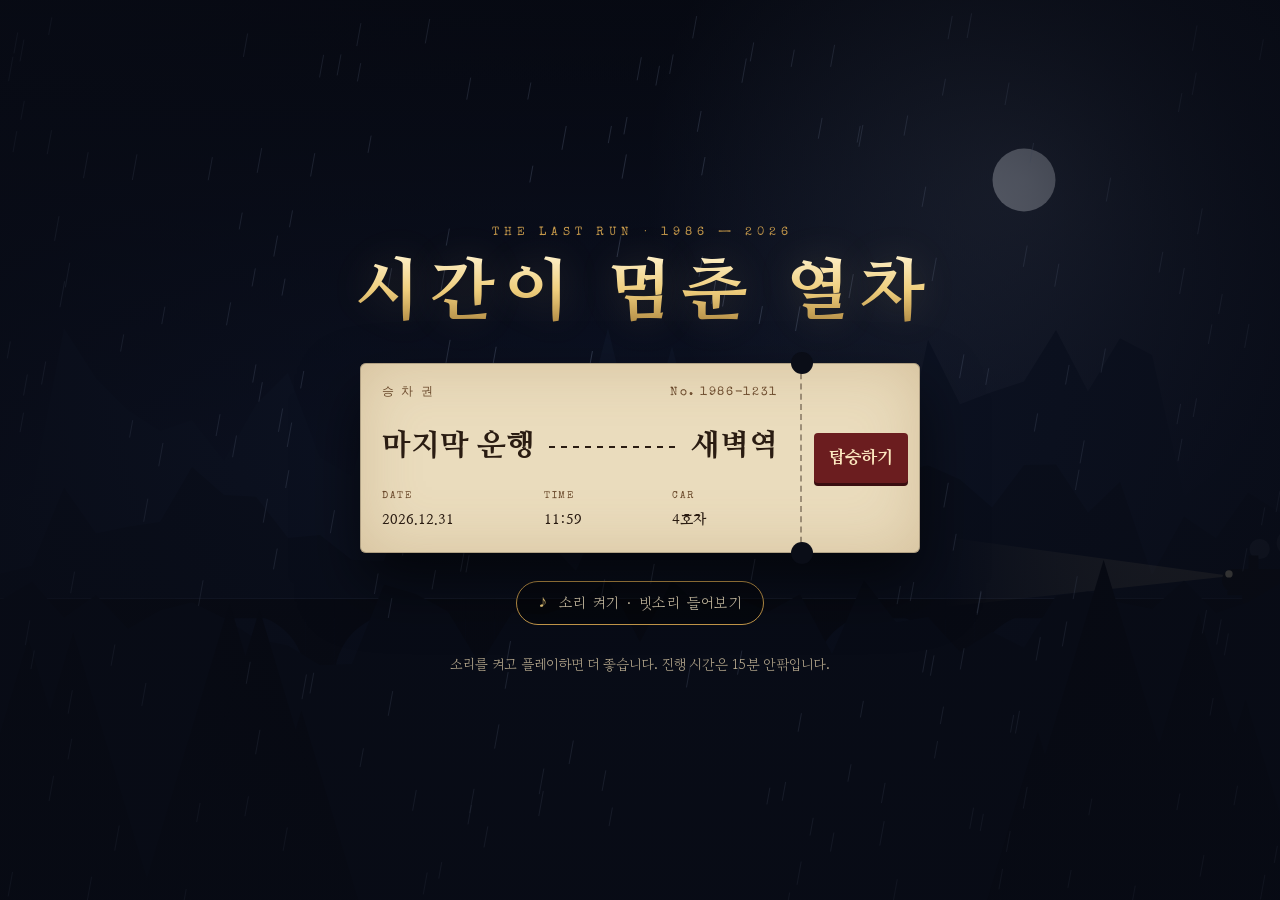
==== commit 77f0f14a: "일기 등장 효과 통일, 세 파일 코드 정리와 자세한 주석 - 일기 글씨가 어떤 경로로 열려도 같은 잉크 번짐 효과로 나타나게 통일 - 일기에 쓰이는 손글씨 글꼴을 미리 받아, 중간" ====
--- a/index.html
+++ b/index.html
@@ -1,178 +1,273 @@
 <!DOCTYPE html>
+<!--
+  시간이 멈춘 열차 (THE LAST RUN)
+  - 화면은 네 장(section.screen)으로 나뉘고, 한 번에 하나만 .on 클래스로 보입니다.
+      #title  : 시작 화면 (승차권, 탑승하기 버튼)
+      #intro  : 오프닝 연출 (터널 → 제목 → 안내 방송 → 회중시계가 깨짐)
+      #game   : 본 게임 (객차 장면, 내레이션, 소지품·단서·일기)
+      #ending : 엔딩 (시간이 다시 흐르고 열차가 새벽역에 닿음)
+  - 객차 그림, 팝업 내용, 소리는 모두 script.js가 만들어 넣습니다.
+  - 밤 풍경·터널·파편 같은 움직이는 배경은 맨 뒤의 <canvas id="fx">에 그립니다.
+-->
 <html lang="ko">
-<head>
-<meta charset="utf-8">
-<meta name="viewport" content="width=device-width, initial-scale=1, viewport-fit=cover">
-<title>시간이 멈춘 열차</title>
-<link rel="preconnect" href="https://fonts.googleapis.com">
-<link rel="preconnect" href="https://fonts.gstatic.com" crossorigin>
-<link href="https://fonts.googleapis.com/css2?family=Gowun+Batang:wght@400;700&family=Nanum+Myeongjo:wght@400;700;800&family=Nanum+Pen+Script&family=Special+Elite&display=swap" rel="stylesheet">
-<link rel="stylesheet" href="style.css">
-</head>
-<body>
-<canvas id="fx" aria-hidden="true"></canvas>
-
-<section id="title" class="screen on">
-  <div class="head">
-    <p class="eyebrow">THE LAST RUN · 1986 — 2026</p>
-    <h1>시간이 멈춘 열차</h1>
-  </div>
-  <div class="ticket">
-    <div class="main">
-      <div class="row">
-          <span>승 차 권</span>
-          <span>No. 1986-1231</span>
-      </div>
-      <div class="route">
-          <span>마지막 운행</span>
-          <i></i>
-          <span>새벽역</span>
-      </div>
-      <dl>
-        <dt>DATE</dt>
-          <dt>TIME</dt>
-          <dt>CAR</dt>
-        <dd>2026.12.31</dd>
-          <dd>11:59</dd>
-          <dd>4호차</dd>
-      </dl>
-    </div>
-    <div class="stub">
-      <button id="board" type="button">탑승하기</button>
-    </div>
-  </div>
-  <button id="sndOn" class="snd" type="button" aria-pressed="false">
-      <span class="ic" aria-hidden="true">♪</span>
-      <span id="sndTxt">소리 켜기 · 빗소리 들어보기</span>
-  </button>
-  <p class="note">소리를 켜고 플레이하면 더 좋습니다. 진행 시간은 15분 안팎입니다.</p>
-</section>
-
-<section id="intro" class="screen" aria-live="polite">
-  <div class="bar t"></div>
-    <div class="bar b"></div>
-  <div id="kicker"></div>
-  <div id="big">
-      <h2 aria-label="시간이 멈춘 열차"></h2>
-      <div class="rule"></div>
-      <p>THE TRAIN WHERE TIME STOOD STILL</p>
-  </div>
-  <div id="iwatch"></div>
-  <div id="cap">
+  <head>
+    <meta charset="utf-8" />
+    <meta name="viewport" content="width=device-width, initial-scale=1, viewport-fit=cover" />
+    <title>시간이 멈춘 열차</title>
+
+    <!-- 글꼴: 제목(나눔명조), 본문(고운바탕), 손글씨(나눔펜), 타자기(Special Elite) -->
+    <link rel="preconnect" href="https://fonts.googleapis.com" />
+    <link rel="preconnect" href="https://fonts.gstatic.com" crossorigin />
+    <link
+      href="https://fonts.googleapis.com/css2?family=Gowun+Batang:wght@400;700&family=Nanum+Myeongjo:wght@400;700;800&family=Nanum+Pen+Script&family=Special+Elite&display=swap"
+      rel="stylesheet"
+    />
+    <link rel="stylesheet" href="style.css" />
+  </head>
+
+  <body>
+    <!-- 배경 연출용 캔버스 (밤 풍경, 터널, 흩어지는 시계 파편). 화면 낭독기에서는 숨김 -->
+    <canvas id="fx" aria-hidden="true"></canvas>
+
+    <!-- ═════════ 1. 시작 화면 ═════════ -->
+    <section id="title" class="screen on">
+      <div class="head">
+        <p class="eyebrow">THE LAST RUN · 1986 — 2026</p>
+        <h1>시간이 멈춘 열차</h1>
+      </div>
+
+      <!-- 승차권: 왼쪽은 운행 정보, 오른쪽 절취선 너머(stub)에 탑승 버튼 -->
+      <div class="ticket">
+        <div class="main">
+          <div class="row">
+            <span>승 차 권</span>
+            <span>No. 1986-1231</span>
+          </div>
+          <div class="route">
+            <span>마지막 운행</span>
+            <i></i>
+            <span>새벽역</span>
+          </div>
+          <dl>
+            <dt>DATE</dt>
+            <dt>TIME</dt>
+            <dt>CAR</dt>
+            <dd>2026.12.31</dd>
+            <dd>11:59</dd>
+            <dd>4호차</dd>
+          </dl>
+        </div>
+        <div class="stub">
+          <!-- 누르면 소리를 준비하고 오프닝(runIntro)을 시작 -->
+          <button id="board" type="button">탑승하기</button>
+        </div>
+      </div>
+
+      <!-- 소리 미리 듣기: 누를 때마다 빗소리를 켜고 끔 -->
+      <button id="sndOn" class="snd" type="button" aria-pressed="false">
+        <span class="ic" aria-hidden="true">♪</span>
+        <span id="sndTxt">소리 켜기 · 빗소리 들어보기</span>
+      </button>
+      <p class="note">소리를 켜고 플레이하면 더 좋습니다. 진행 시간은 15분 안팎입니다.</p>
+    </section>
+
+    <!-- ═════════ 2. 오프닝 ═════════ -->
+    <section id="intro" class="screen" aria-live="polite">
+      <!-- 위아래 검은 띠 (영화 화면 비율 연출) -->
+      <div class="bar t"></div>
+      <div class="bar b"></div>
+
+      <!-- 날짜·시각 한 줄 -->
+      <div id="kicker"></div>
+
+      <!-- 큰 제목: 글자가 한 자씩 떠오름 (글자는 스크립트가 채움) -->
+      <div id="big">
+        <h2 aria-label="시간이 멈춘 열차"></h2>
+        <div class="rule"></div>
+        <p>THE TRAIN WHERE TIME STOOD STILL</p>
+      </div>
+
+      <!-- 기관사의 회중시계 (금이 가고 깨지는 장면) -->
+      <div id="iwatch"></div>
+
+      <!-- 자막: small은 말하는 사람, p는 대사 -->
+      <div id="cap">
+        <small></small>
+        <p></p>
+        <div class="nudge" id="nudge" aria-hidden="true">
+          <span class="tri"></span>
+          <span class="txt">화면을 눌러 계속</span>
+        </div>
+      </div>
+      <button id="skip" type="button">건너뛰기</button>
+    </section>
+
+    <!-- ═════════ 3. 본 게임 ═════════ -->
+    <section id="game" class="screen">
+      <div class="wrap">
+        <!-- 윗줄: 로고, 객차 노선표(이동 버튼), 멈춘 시계, 소리·처음부터 버튼 -->
+        <header class="top">
+          <div class="logo">
+            <svg viewBox="0 0 40 40" aria-hidden="true">
+              <circle cx="20" cy="6" r="3.5" fill="none" stroke="#c79a4b" stroke-width="2" />
+              <circle cx="20" cy="23" r="14" fill="none" stroke="#c79a4b" stroke-width="2.4" />
+              <path
+                d="M20 14v9l5 3"
+                fill="none"
+                stroke="#f0cf7e"
+                stroke-width="2.2"
+                stroke-linecap="round"
+              />
+            </svg>
+            <h1>시간이 멈춘 열차</h1>
+          </div>
+          <!-- 객차 버튼은 render()가 채움. 아직 못 간 칸은 잠김 -->
+          <nav class="train" id="train" aria-label="열차 칸 이동"></nav>
+          <div class="tools">
+            <div class="clock" role="img" aria-label="열차 시각 11시 59분, 멈춤">
+              <span class="s">열차 시각</span>
+              <span class="t">11:59</span>
+            </div>
+            <button class="tbtn" id="bSound" type="button" aria-pressed="true">소리 켜짐</button>
+            <button class="tbtn" id="bReset" type="button">처음부터</button>
+          </div>
+        </header>
+
+        <div class="layout">
+          <!-- 왼쪽: 객차 제목, 목표, 장면, 내레이션, 살펴볼 곳 버튼 -->
+          <div class="main">
+            <div class="cartitle">
+              <div class="eyebrow" id="eyebrow"></div>
+              <h2 id="ctitle"></h2>
+              <!-- 이 칸의 퍼즐 진행 표시 (풀린 개수만큼 불이 들어옴) -->
+              <div class="lockcount" id="lockcount"></div>
+            </div>
+            <p class="goal" id="goal"></p>
+
+            <div class="stagebox">
+              <div class="scene" id="sceneWrap">
+                <!-- 객차 그림(SVG). 누를 수 있는 물건은 .hot -->
+                <div id="scene"></div>
+                <!-- 물건 위에 뜨는 이름표 -->
+                <div id="tag" aria-hidden="true"></div>
+                <!-- 칸에 들어설 때 잠깐 보이는 제목 카드 -->
+                <div id="card">
+                  <small></small>
+                  <strong></strong>
+                </div>
+              </div>
+            </div>
+
+            <!-- 내레이션 한 줄과, 칸을 다 풀었을 때의 '다음 칸으로' 버튼 -->
+            <div class="narr">
+              <p id="say" aria-live="polite"></p>
+              <div id="next"></div>
+            </div>
+
+            <!-- 장면 속 물건을 글자 버튼으로도 고를 수 있게 한 목록 -->
+            <div class="spotsrow">
+              <div class="spots" id="spots"></div>
+              <p class="legend">
+                <i class="k puz"></i>퍼즐 <i class="k ok"></i>푼 곳 <i class="k seen"></i>본 곳
+              </p>
+            </div>
+          </div>
+
+          <!-- 오른쪽: 소지품(시계 부품 칸 포함), 단서 수첩, 기관사의 일기 -->
+          <aside class="side">
+            <section class="box" aria-labelledby="invH">
+              <h3 id="invH">소지품 <small id="parts"></small></h3>
+              <div class="pslots" id="pslots"></div>
+              <div class="list" id="items"></div>
+            </section>
+            <section class="box" aria-labelledby="noteH">
+              <h3 id="noteH">단서 수첩 <small>눌러서 다시 보기</small></h3>
+              <div class="list" id="notes"></div>
+            </section>
+            <section class="box" aria-labelledby="docH">
+              <h3 id="docH">기관사의 일기 <small id="docCount"></small></h3>
+              <div class="list" id="docs"></div>
+            </section>
+          </aside>
+        </div>
+      </div>
+    </section>
+
+    <!-- ═════════ 4. 엔딩 ═════════ -->
+    <section id="ending" class="screen">
+      <!-- 다시 움직이기 시작하는 회중시계 -->
+      <div id="ewatch"></div>
+      <div class="estage">
+        <!-- 엔딩 문장이 한 줄씩 바뀌며 나오는 자리 -->
+        <p id="eline"></p>
+        <!-- 마지막 제목과 다시 타기 버튼 -->
+        <div id="eend">
+          <h2>시간이 멈춘 열차</h2>
+          <p class="sub">시간은 다시 흐른다</p>
+          <p>
+            과거에 머물고 싶은 마음과,<br />
+            그럼에도 앞으로 흘러가야 하는 시간에 관한 이야기.
+          </p>
+          <button class="btn" id="again" type="button">처음부터 다시 타기</button>
+        </div>
+      </div>
+    </section>
+
+    <!-- ═════════ 화면 위에 겹쳐 뜨는 것들 ═════════ -->
+
+    <!-- 팝업 (단서, 퍼즐, 소지품, 일기). 내용은 openModal()이 채움 -->
+    <div id="modal" role="dialog" aria-modal="true"></div>
+
+    <!-- 화면 전체 독백·대사 (눈을 뜨는 장면, 윤정의 목소리 등) -->
+    <div id="voice">
       <small></small>
       <p></p>
-      <div class="nudge" id="nudge" aria-hidden="true">
-          <span class="tri"></span>
-          <span class="txt">화면을 눌러 계속</span>
-      </div>
-  </div>
-  <button id="skip" type="button">건너뛰기</button>
-</section>
-
-<section id="game" class="screen">
- <div class="wrap">
-  <header class="top">
-   <div class="logo">
-    <svg viewBox="0 0 40 40" aria-hidden="true">
-        <circle cx="20" cy="6" r="3.5" fill="none" stroke="#c79a4b" stroke-width="2"/>
-        <circle cx="20" cy="23" r="14" fill="none" stroke="#c79a4b" stroke-width="2.4"/>
-        <path d="M20 14v9l5 3" fill="none" stroke="#f0cf7e" stroke-width="2.2" stroke-linecap="round"/>
-    </svg>
-    <h1>시간이 멈춘 열차</h1>
-   </div>
-   <nav class="train" id="train" aria-label="열차 칸 이동"></nav>
-   <div class="tools">
-    <div class="clock" role="img" aria-label="열차 시각 11시 59분, 멈춤">
-        <span class="s">열차 시각</span>
-        <span class="t">11:59</span>
-    </div>
-    <button class="tbtn" id="bSound" type="button" aria-pressed="true">소리 켜짐</button>
-    <button class="tbtn" id="bReset" type="button">처음부터</button>
-   </div>
-  </header>
-
-  <div class="layout">
-   <div class="main">
-    <div class="cartitle">
-        <div class="eyebrow" id="eyebrow"></div>
-        <h2 id="ctitle"></h2>
-        <div class="lockcount" id="lockcount"></div>
-    </div>
-    <p class="goal" id="goal"></p>
-    <div class="stagebox"><div class="scene" id="sceneWrap">
-        <div id="scene"></div>
-        <div id="tag" aria-hidden="true"></div>
-        <div id="card">
-            <small></small>
-            <strong></strong>
-        </div>
-    </div>
-    </div>
-    <div class="narr">
-        <p id="say" aria-live="polite"></p>
-        <div id="next"></div>
-    </div>
-    <div class="spotsrow">
-        <div class="spots" id="spots"></div>
-        <p class="legend">
-            <i class="k puz"></i>퍼즐
-            <i class="k ok"></i>푼 곳
-            <i class="k seen"></i>본 곳
-        </p>
-    </div>
-   </div>
-   <aside class="side">
-    <section class="box" aria-labelledby="invH">
-        <h3 id="invH">소지품
-            <small id="parts"></small>
-        </h3>
-        <div class="pslots" id="pslots"></div>
-        <div class="list" id="items"></div>
-    </section>
-    <section class="box" aria-labelledby="noteH">
-        <h3 id="noteH">단서 수첩
-            <small>눌러서 다시 보기</small>
-        </h3>
-        <div class="list" id="notes"></div>
-    </section>
-    <section class="box" aria-labelledby="docH">
-        <h3 id="docH">기관사의 일기
-            <small id="docCount"></small>
-        </h3>
-        <div class="list" id="docs"></div>
-    </section>
-   </aside>
-  </div>
- </div>
-</section>
-
-<section id="ending" class="screen">
-  <div id="ewatch"></div>
-  <div class="estage">
-  <p id="eline"></p>
-  <div id="eend">
-    <h2>시간이 멈춘 열차</h2>
-    <p class="sub">시간은 다시 흐른다</p>
-    <p>과거에 머물고 싶은 마음과,<br>
-        그럼에도 앞으로 흘러가야 하는 시간에 관한 이야기.</p>
-    <button class="btn" id="again" type="button">처음부터 다시 타기</button>
-  </div>
-  </div>
-</section>
-
-<div id="modal" role="dialog" aria-modal="true"></div>
-<div id="voice">
-    <small></small>
-    <p></p>
-    <div class="nudge" id="vnudge" aria-hidden="true">
+      <div class="nudge" id="vnudge" aria-hidden="true">
         <span class="tri"></span>
         <span class="txt">화면을 눌러 계속</span>
+      </div>
     </div>
-</div>
-<div id="carcard" role="dialog" aria-modal="true"><small></small><strong></strong><div class="rule"></div><p></p><div class="nudge" id="cnudge" aria-hidden="true"><span class="tri"></span><span class="txt">화면을 눌러 계속</span></div></div>
-<div id="rotate" role="alert"><svg viewBox="0 0 64 64" aria-hidden="true"><rect x="22" y="8" width="20" height="40" rx="4" fill="none" stroke="#c79a4b" stroke-width="3"/><circle cx="32" cy="43" r="1.8" fill="#c79a4b"/><path d="M14 54q18 8 36 0" fill="none" stroke="#f0cf7e" stroke-width="3" stroke-linecap="round"/><path d="M46 50l5 3-6 3" fill="none" stroke="#f0cf7e" stroke-width="3" stroke-linecap="round" stroke-linejoin="round"/></svg><p>화면을 가로로 돌려 주세요</p><small>이 게임은 가로 화면에서 플레이합니다</small></div>
-<div id="toast" role="status"></div>
-
-<script src="script.js"></script>
-</body>
-</html>+
+    <!-- 호차 진입 카드 (눌러서 계속) -->
+    <div id="carcard" role="dialog" aria-modal="true">
+      <small></small>
+      <strong></strong>
+      <div class="rule"></div>
+      <p></p>
+      <div class="nudge" id="cnudge" aria-hidden="true">
+        <span class="tri"></span>
+        <span class="txt">화면을 눌러 계속</span>
+      </div>
+    </div>
+
+    <!-- 휴대폰을 세로로 들었을 때: 가로로 돌려 달라는 안내 -->
+    <div id="rotate" role="alert">
+      <svg viewBox="0 0 64 64" aria-hidden="true">
+        <rect x="22" y="8" width="20" height="40" rx="4" fill="none" stroke="#c79a4b" stroke-width="3" />
+        <circle cx="32" cy="43" r="1.8" fill="#c79a4b" />
+        <path
+          d="M14 54q18 8 36 0"
+          fill="none"
+          stroke="#f0cf7e"
+          stroke-width="3"
+          stroke-linecap="round"
+        />
+        <path
+          d="M46 50l5 3-6 3"
+          fill="none"
+          stroke="#f0cf7e"
+          stroke-width="3"
+          stroke-linecap="round"
+          stroke-linejoin="round"
+        />
+      </svg>
+      <p>화면을 가로로 돌려 주세요</p>
+      <small>이 게임은 가로 화면에서 플레이합니다</small>
+    </div>
+
+    <!-- 화면 아래 짧은 알림 (소지품 획득, 단서 기록 등) -->
+    <div id="toast" role="status"></div>
+
+    <script src="script.js"></script>
+  </body>
+</html>
--- a/style.css
+++ b/style.css
@@ -1,4 +1,28 @@
-/* ───── 색·글꼴 변수 ───── */
+/* =====================================================================
+   시간이 멈춘 열차 — 스타일
+
+   차례
+     1. 색·글꼴 변수, 기본 설정
+     2. 시작 화면 (승차권, 탑승하기)
+     3. 오프닝 (검은 띠, 큰 제목, 자막, 회중시계, 건너뛰기, 계속 표시)
+     4. 게임 화면 (윗줄, 노선표, 장면, 내레이션, 살펴볼 곳, 오른쪽 패널, 알림)
+     5. 팝업 (퍼즐 자물쇠, 일기·신문·영수증 등 단서 양식, 달력, 우편물, 작업대)
+     6. 화면 전체 대사 (#voice)
+     7. 엔딩
+     8. 객차별 조명·그림자·필름 질감
+     9. 엔딩 조명 변화 (새벽빛, 시계 밝기)
+    10. 윤정의 사진 (폴라로이드)
+    11. 디테일 (금빛 파편, 장면 전환, 내레이션 전환)
+    12. 호차 진입 카드, 휴대폰 화면 대응
+    13. 일기 등장 효과
+
+   색은 :root 변수로만 바꾸면 전체에 반영됩니다.
+   움직임 줄이기 설정을 켠 사용자에게는 애니메이션을 거의 멈춥니다.
+   ===================================================================== */
+
+/* ───── 1. 색·글꼴 변수 ─────
+   밤(night)·그을음(soot)·호두나무(walnut)·마룬 객차색 위에
+   놋쇠(brass)와 금빛(gold)만 강조색으로 씁니다. */
 :root {
   /* 배치: 밤의 야간열차. 어두운 호두나무와 마룬 객차 위에 놋쇠 금빛 하나만 강조색으로 쓴다. 화면은 노선표 / 객실 / 내레이션 / 소지품 네 줄. */
   --night: #080b15;
@@ -22,7 +46,9 @@
   color-scheme: dark;
 }
 
-/* ───── 기본 설정 ───── */
+/* ───── 1-2. 기본 설정 ─────
+   여백 초기화, 배경 캔버스, 화면(.screen) 전환 규칙.
+   .screen은 한 번에 하나만 .on으로 보입니다. */
 * {
   box-sizing: border-box;
 }
@@ -54,6 +80,7 @@
   outline-offset: 3px;
 }
 
+/* 배경 캔버스: 모든 화면 뒤에 깔린다 */
 #fx {
   position: fixed;
   inset: 0;
@@ -63,6 +90,7 @@
   display: block;
 }
 
+/* 네 장의 화면 공통: 꽉 찬 화면, 기본은 숨김 */
 .screen {
   position: fixed;
   inset: 0;
@@ -74,7 +102,9 @@
   display: flex;
 }
 
-/* ───── 시작 화면 ───── */
+/* ───── 2. 시작 화면 ─────
+   가운데 승차권 한 장. 왼쪽은 운행 정보, 절취선 오른쪽에 탑승 버튼.
+   아래에는 빗소리 미리 듣기 버튼과 안내 문구. */
 #title {
   flex-direction: column;
   align-items: center;
@@ -112,6 +142,7 @@
   text-shadow: 0 0 40px rgba(240, 207, 126, 0.18);
 }
 
+/* 승차권 카드 (양옆의 반원 홈은 ::before/::after) */
 .ticket {
   position: relative;
   width: min(560px, 100%);
@@ -200,6 +231,7 @@
   font-variant-numeric: tabular-nums;
 }
 
+/* 승차권 오른쪽 절취 부분 */
 .ticket .stub {
   width: 118px;
   display: flex;
@@ -217,6 +249,7 @@
   color: #6b4a2c;
 }
 
+/* 탑승하기 버튼 */
 #board {
   appearance: none;
   border: 0;
@@ -246,6 +279,7 @@
   box-shadow: 0 1px 0 #3a0e10;
 }
 
+/* 빗소리 미리 듣기 버튼 (켜지면 aria-pressed=true) */
 #sndOn {
   display: inline-flex;
   align-items: center;
@@ -286,7 +320,10 @@
   text-align: center;
 }
 
-/* ───── 오프닝 ───── */
+/* ───── 3. 오프닝 ─────
+   영화처럼 위아래 검은 띠가 내려오고, 날짜(#kicker) → 큰 제목(#big)
+   → 자막(#cap) → 회중시계(#iwatch) 순으로 등장합니다.
+   배경 그림(터널, 밤 풍경)은 캔버스가 그립니다. */
 #intro {
   flex-direction: column;
   align-items: center;
@@ -294,6 +331,7 @@
   cursor: pointer;
 }
 
+/* 위아래 검은 띠: .wide가 붙으면 내려온다 */
 .bar {
   position: absolute;
   left: 0;
@@ -316,6 +354,7 @@
   height: 11vh;
 }
 
+/* 날짜·시각 한 줄 */
 #kicker {
   position: absolute;
   top: calc(11vh + 6vh);
@@ -336,6 +375,7 @@
   opacity: 1;
 }
 
+/* 큰 제목: 글자(span)가 하나씩 떠오른다 */
 #big {
   position: relative;
   z-index: 3;
@@ -405,6 +445,7 @@
   opacity: 1;
 }
 
+/* 자막: 기본은 화면 아래쪽 */
 #cap {
   position: absolute;
   left: 0;
@@ -455,6 +496,7 @@
     0 0 3px #000;
 }
 
+/* 기관사의 회중시계: 떨림(grip) → 금(cracked) → 사라짐(gone) */
 #iwatch {
   position: absolute;
   z-index: 2;
@@ -599,7 +641,10 @@
   }
 }
 
-/* ───── 게임: 화면 높이에 딱 맞추기 (세로 스크롤 없음) ───── */
+/* ───── 4. 게임 화면 ─────
+   화면 높이에 딱 맞추고 세로 스크롤을 만들지 않습니다.
+   윗줄(로고·노선표·시계·버튼) / 왼쪽(제목·목표·장면·내레이션·살펴볼 곳)
+   / 오른쪽(소지품·단서 수첩·일기) 세 덩어리로 나뉩니다. */
 #game.on {
   display: block;
   overflow: auto;
@@ -617,6 +662,7 @@
   gap: 10px;
 }
 
+/* 윗줄: 로고 / 노선표 / 시계·버튼 */
 header.top {
   flex: none;
   display: flex;
@@ -657,6 +703,7 @@
   flex: none;
 }
 
+/* 멈춘 열차 시각 표시 */
 .clock {
   display: flex;
   align-items: center;
@@ -687,6 +734,7 @@
   }
 }
 
+/* 윗줄 작은 버튼 (소리, 처음부터) */
 .tbtn {
   min-height: 36px;
   padding: 0 12px;
@@ -703,6 +751,7 @@
   border-color: var(--brass);
 }
 
+/* 객차 노선표: 칸 버튼과 연결 고리(.coupler) */
 .train {
   flex: 1;
   min-width: 0;
@@ -713,6 +762,7 @@
   padding: 2px;
 }
 
+/* 칸 버튼: lit(갈 수 있음), current(현재), done(다 풂), disabled(잠김) */
 .car {
   flex: 0 1 104px;
   min-width: 64px;
@@ -807,6 +857,7 @@
   opacity: 0.6;
 }
 
+/* 왼쪽 본문과 오른쪽 패널을 나누는 2단 배치 */
 .layout {
   flex: 1;
   min-height: 0;
@@ -837,6 +888,7 @@
   scrollbar-color: var(--brass) transparent;
 }
 
+/* 칸 이름과 부제, 퍼즐 진행 표시 */
 .cartitle {
   flex: none;
   display: flex;
@@ -911,6 +963,7 @@
   color: #fde9c0;
 }
 
+/* 장면 틀: 16:9 비율을 지키며 남은 높이에 맞춘다 */
 .stagebox {
   flex: 1 1 0;
   min-height: 0;
@@ -943,6 +996,7 @@
   font-family: var(--font-display);
 }
 
+/* 장면 속 누를 수 있는 물건: 마우스를 올리면 금빛으로 빛난다 */
 .hot {
   cursor: pointer;
   transition: filter 0.25s;
@@ -958,6 +1012,7 @@
   outline: none;
 }
 
+/* 물건 위 이름표 */
 #tag {
   position: absolute;
   z-index: 3;
@@ -982,6 +1037,7 @@
   opacity: 1;
 }
 
+/* 칸에 들어설 때 잠깐 보이는 제목 카드 */
 #card {
   position: absolute;
   inset: 0;
@@ -1030,6 +1086,7 @@
   color: var(--gold);
 }
 
+/* 내레이션 줄과 '다음 칸으로' 버튼 */
 .narr {
   flex: none;
   display: flex;
@@ -1061,6 +1118,7 @@
   white-space: nowrap;
 }
 
+/* 살펴볼 곳 버튼 목록과 범례 */
 .spotsrow {
   flex: none;
   display: flex;
@@ -1109,6 +1167,7 @@
   background: #8d8576;
 }
 
+/* 살펴볼 곳 버튼: puz(퍼즐), seen(본 곳), solved(푼 곳) */
 .chip {
   display: inline-flex;
   align-items: center;
@@ -1147,6 +1206,7 @@
   background: var(--ok);
 }
 
+/* 오른쪽 패널의 상자 (소지품, 단서 수첩, 일기) */
 .box {
   border-radius: 12px;
   background: var(--panel);
@@ -1173,6 +1233,7 @@
   color: var(--muted);
 }
 
+/* 시계 부품 네 칸: 얻으면 .on으로 금빛이 된다 */
 .pslots {
   display: grid;
   grid-template-columns: repeat(4, 1fr);
@@ -1214,6 +1275,7 @@
   gap: 6px;
 }
 
+/* 소지품 한 줄 (아이콘 + 이름 + 설명) */
 .item {
   display: flex;
   gap: 10px;
@@ -1246,6 +1308,7 @@
   font-size: 14px;
 }
 
+/* 단서·일기 한 줄 버튼 */
 .docbtn {
   display: flex;
   justify-content: space-between;
@@ -1267,6 +1330,7 @@
   white-space: nowrap;
 }
 
+/* 방금 얻은 항목이 살짝 튀어 오르는 효과 */
 .new {
   animation: got 1.2s ease-out;
 }
@@ -1291,6 +1355,7 @@
   text-align: center;
 }
 
+/* 화면 아래 짧은 알림 */
 #toast {
   position: fixed;
   left: 50%;
@@ -1319,6 +1384,7 @@
   transform: translate(-50%, 0);
 }
 
+/* 좁은 화면: 오른쪽 패널을 아래로 내린다 */
 @media (max-width: 900px) {
   .wrap {
     height: auto;
@@ -1352,7 +1418,11 @@
   }
 }
 
-/* ───── 모달 ───── */
+/* ───── 5. 팝업 ─────
+   모든 팝업은 #modal 안의 .panel 하나로 그립니다. 넓은 퍼즐은 .panel.wide.
+   한 번 열린 팝업은 힌트·안내 문구가 나와도 크기가 변하지 않게 자리를 미리 잡습니다.
+   아래로는 팝업 안에서 쓰는 양식들(자물쇠, 일기, 신문, 영수증, 오르골, 달력,
+   우편물, 시계 작업대)이 이어집니다. */
 #modal {
   position: fixed;
   inset: 0;
@@ -1369,6 +1439,7 @@
   display: flex;
 }
 
+/* 팝업 종이: 기본 폭 660px */
 .panel {
   position: relative;
   width: min(660px, 100%);
@@ -1437,6 +1508,7 @@
   transform: translateY(-50%);
 }
 
+/* 닫기 버튼 */
 .panel .x {
   position: absolute;
   top: 10px;
@@ -1449,6 +1521,7 @@
   padding: 4px 8px;
 }
 
+/* 힌트 상자 */
 .panel .hint {
   border-left: 3px solid var(--maroon);
   padding: 6px 12px;
@@ -1475,6 +1548,7 @@
   font-weight: 400;
 }
 
+/* 정답·오답 안내 문구 자리 (두 줄 높이를 미리 잡아 둔다) */
 .panel .msg {
   min-height: 3.4em;
   color: var(--maroon);
@@ -1483,6 +1557,7 @@
   text-align: center;
 }
 
+/* 공통 버튼 (ghost는 테두리만) */
 .btn {
   background: var(--maroon);
   color: #fde9c0;
@@ -1510,6 +1585,7 @@
   box-shadow: inset 0 0 0 1.5px var(--maroon);
 }
 
+/* 팝업 아래 버튼 줄 */
 .acts {
   display: flex;
   gap: 10px;
@@ -1518,6 +1594,7 @@
   margin-top: 14px;
 }
 
+/* 숫자 다이얼 자물쇠: 위아래 버튼으로 숫자를 바꾼다 */
 .panel .lock {
   display: flex;
   justify-content: center;
@@ -1567,6 +1644,7 @@
   color: var(--ink);
 }
 
+/* 틀렸을 때 흔들림 */
 .shake {
   animation: shake 0.4s;
 }
@@ -1586,6 +1664,7 @@
   }
 }
 
+/* 일기 양식: 손글씨와 공책 줄 */
 .hand {
   font-family: var(--font-hand);
   font-size: 25px;
@@ -1600,6 +1679,7 @@
   white-space: pre-line;
 }
 
+/* 신문·안내문 양식 */
 .news {
   column-gap: 20px;
   font-size: 15px;
@@ -1630,6 +1710,7 @@
   padding: 0 2px;
 }
 
+/* 연필로 적은 메모 */
 .pencil {
   font-family: var(--font-hand);
   font-size: 24px;
@@ -1638,6 +1719,7 @@
   margin: 8px 0 0;
 }
 
+/* 3호차 메뉴판 */
 .menu {
   background: #1d241f;
   color: #e8e2cf;
@@ -1656,6 +1738,7 @@
   border-bottom: 1px dotted rgba(232, 226, 207, 0.4);
 }
 
+/* 3호차 영수증 */
 .rcpt {
   background: #f6f1e4;
   font-family: var(--font-type);
@@ -1686,6 +1769,7 @@
   justify-content: space-between;
 }
 
+/* 3호차 오르골의 색 버튼과 입력 점(.dots) */
 .mbox {
   display: grid;
   grid-template-columns: repeat(4, 1fr);
@@ -1728,6 +1812,7 @@
   background: var(--ink);
 }
 
+/* 앞뒤로 뒤집히는 카드 (윤정의 사진) */
 .flip {
   perspective: 900px;
   width: min(300px, 100%);
@@ -1771,6 +1856,7 @@
   display: block;
 }
 
+/* 2호차 그림책 (펼친 두 쪽) */
 .book {
   display: grid;
   grid-template-columns: 1fr 1fr;
@@ -1799,6 +1885,7 @@
   transform: rotate(-2deg);
 }
 
+/* 기관사 연결문의 달력식 잠금장치 */
 .cal {
   max-width: 340px;
   margin: 0 auto;
@@ -1864,6 +1951,7 @@
   gap: 10px;
 }
 
+/* 1호차 물품 보관함의 우편물 고르기 */
 .lost {
   display: grid;
   grid-template-columns: repeat(6, 1fr);
@@ -1889,6 +1977,7 @@
   padding: 7px 18px;
 }
 
+/* 2호차 벽 달력 (단서용, 누를 수 없음) */
 .mcal {
   display: grid;
   grid-template-columns: repeat(7, 1fr);
@@ -1957,6 +2046,7 @@
   aspect-ratio: 4/3;
 }
 
+/* 기관실 작업대: 소지품 부품을 시계에 끼워 넣는다 */
 .bench {
   display: grid;
   grid-template-columns: 1fr auto;
@@ -1969,6 +2059,7 @@
   margin: 0 auto;
 }
 
+/* 작업대 아래 부품 쟁반 */
 .tray {
   display: grid;
   gap: 8px;
@@ -2019,6 +2110,7 @@
   }
 }
 
+/* 2호차 창밖 별자리 크게 보기 */
 .starview {
   background: radial-gradient(ellipse at 50% 100%, #1b2a4e, #070b18 70%);
   border-radius: 6px;
@@ -2030,7 +2122,8 @@
   width: 100%;
 }
 
-/* ───── 대사 ───── */
+/* ───── 6. 화면 전체 대사 ─────
+   눈을 뜨는 독백, 윤정의 목소리처럼 화면을 덮고 한 줄씩 넘기는 대사. */
 #voice {
   position: fixed;
   inset: 0;
@@ -2089,7 +2182,9 @@
   }
 }
 
-/* ───── 엔딩 ───── */
+/* ───── 7. 엔딩 ─────
+   회중시계와 문장이 화면 가운데, 다시 달리는 기차는 캔버스 맨 아래에 보입니다.
+   문장(#eline)이 끝나면 마지막 제목(#eend)이 같은 자리에 떠오릅니다. */
 /* 엔딩: 회중시계와 글자를 한 묶음으로 화면 가운데에, 기차는 화면 맨 아래(캔버스) */
 #ending {
   flex-direction: column;
@@ -2118,6 +2213,7 @@
   grid-area: 1/1;
 }
 
+/* 엔딩 문장 한 줄 */
 #eline {
   font-family: var(--font-display);
   font-size: clamp(18px, 2.7vw, 28px);
@@ -2142,6 +2238,7 @@
   font-family: var(--font-body);
 }
 
+/* 마지막 제목과 다시 타기 버튼 */
 #eend {
   display: none;
   flex-direction: column;
@@ -2344,6 +2441,7 @@
    THE LAST RUN — 엔딩 조명 변화
 ========================================= */
 
+/* 엔딩 화면 배치 */
 #ending {
   isolation: isolate;
 }
@@ -2695,7 +2793,6 @@
   min-height: 8.6em;
 }
 
-
 /* ───── 호차 진입 카드 (눌러서 계속) ───── */
 #carcard {
   position: fixed;
@@ -2713,8 +2810,12 @@
   opacity: 0;
   transition: opacity 0.6s;
 }
-#carcard.on { display: flex; }
-#carcard.show { opacity: 1; }
+#carcard.on {
+  display: flex;
+}
+#carcard.show {
+  opacity: 1;
+}
 #carcard small {
   font-family: var(--font-type);
   letter-spacing: 0.5em;
@@ -2749,15 +2850,26 @@
   word-break: keep-all;
   text-wrap: balance;
 }
-#carcard .nudge { bottom: 34px; }
+#carcard .nudge {
+  bottom: 34px;
+}
 /* 첫 독백은 게임 화면이 비치지 않게 완전히 어둡게 */
-#voice.solid { background: #040302; }
+#voice.solid {
+  background: #040302;
+}
 
 /* 처음 들어갔을 때 눌러 볼 곳이 잠깐 반짝인다 */
-#scene.hint .hot { animation: hotPulse 1.3s ease-in-out 4; }
+#scene.hint .hot {
+  animation: hotPulse 1.3s ease-in-out 4;
+}
 @keyframes hotPulse {
-  0%, 100% { filter: none; }
-  50% { filter: drop-shadow(0 0 12px rgba(240, 207, 126, 0.95)) brightness(1.25); }
+  0%,
+  100% {
+    filter: none;
+  }
+  50% {
+    filter: drop-shadow(0 0 12px rgba(240, 207, 126, 0.95)) brightness(1.25);
+  }
 }
 
 /* 엔딩 부제 */
@@ -2770,7 +2882,6 @@
   color: #e9d9ae;
 }
 
-
 /* ───── 휴대폰: 세로로 들면 돌려 달라고 안내 ───── */
 #rotate {
   position: fixed;
@@ -2802,11 +2913,19 @@
   font-size: 14px;
 }
 @keyframes turnPhone {
-  0%, 25% { transform: rotate(0); }
-  60%, 100% { transform: rotate(-90deg); }
+  0%,
+  25% {
+    transform: rotate(0);
+  }
+  60%,
+  100% {
+    transform: rotate(-90deg);
+  }
 }
 @media (orientation: portrait) and (max-width: 820px) and (pointer: coarse) {
-  #rotate { display: flex; }
+  #rotate {
+    display: flex;
+  }
 }
 
 /* ───── 낮은 가로 화면(휴대폰 가로): 장면은 왼쪽 가득, 글과 소지품은 오른쪽 ───── */
@@ -2817,18 +2936,52 @@
     gap: 4px;
     padding: 4px max(10px, env(safe-area-inset-right)) 6px max(10px, env(safe-area-inset-left));
   }
-  header.top { padding-bottom: 4px; gap: 8px; flex-wrap: nowrap; }
-  .logo svg { width: 24px; height: 24px; }
-  .logo h1 { display: none; }
-  .clock { padding: 1px 8px; }
-  .clock .s { display: none; }
-  .clock .t { font-size: 15px; }
-  .tbtn { min-height: 28px; padding: 0 8px; font-size: 12px; }
-  .train { order: 0; flex: 1 1 0; }
-  .car { min-height: 32px; flex-basis: 76px; padding: 9px 4px 3px; font-size: 10px; }
-  .car b { font-size: 12px; }
-  .car::before { top: 3px; height: 4px; }
-  .car.done::after { top: 9px; }
+  header.top {
+    padding-bottom: 4px;
+    gap: 8px;
+    flex-wrap: nowrap;
+  }
+  .logo svg {
+    width: 24px;
+    height: 24px;
+  }
+  .logo h1 {
+    display: none;
+  }
+  .clock {
+    padding: 1px 8px;
+  }
+  .clock .s {
+    display: none;
+  }
+  .clock .t {
+    font-size: 15px;
+  }
+  .tbtn {
+    min-height: 28px;
+    padding: 0 8px;
+    font-size: 12px;
+  }
+  .train {
+    order: 0;
+    flex: 1 1 0;
+  }
+  .car {
+    min-height: 32px;
+    flex-basis: 76px;
+    padding: 9px 4px 3px;
+    font-size: 10px;
+  }
+  .car b {
+    font-size: 12px;
+  }
+  .car::before {
+    top: 3px;
+    height: 4px;
+  }
+  .car.done::after {
+    top: 9px;
+  }
 
   .layout {
     display: grid;
@@ -2838,10 +2991,20 @@
     flex: 1;
     min-height: 0;
   }
-  .layout > .main { display: contents; }
-  .cartitle { display: none; }
-  .stagebox { grid-column: 1; grid-row: 1 / 5; flex: none; }
-  .scene { width: min(100cqw, calc(100cqh * 16 / 9)); }
+  .layout > .main {
+    display: contents;
+  }
+  .cartitle {
+    display: none;
+  }
+  .stagebox {
+    grid-column: 1;
+    grid-row: 1 / 5;
+    flex: none;
+  }
+  .scene {
+    width: min(100cqw, calc(100cqh * 16 / 9));
+  }
   .goal {
     grid-column: 2;
     grid-row: 1;
@@ -2851,7 +3014,10 @@
     font-size: 12px;
     line-height: 1.4;
   }
-  .goal::before { font-size: 9px; padding: 1px 6px 1px 8px; }
+  .goal::before {
+    font-size: 9px;
+    padding: 1px 6px 1px 8px;
+  }
   .narr {
     grid-column: 2;
     grid-row: 2;
@@ -2861,12 +3027,29 @@
     max-height: 100px;
     padding: 5px 8px;
   }
-  #say { font-size: 12px; line-height: 1.5; }
-  #next .btn { padding: 5px 10px; font-size: 12px; }
-  .spotsrow { grid-column: 2; grid-row: 3; }
-  .legend { display: none; }
-  .spots { gap: 4px; }
-  .chip { min-height: 26px; padding: 0 9px; font-size: 11px; }
+  #say {
+    font-size: 12px;
+    line-height: 1.5;
+  }
+  #next .btn {
+    padding: 5px 10px;
+    font-size: 12px;
+  }
+  .spotsrow {
+    grid-column: 2;
+    grid-row: 3;
+  }
+  .legend {
+    display: none;
+  }
+  .spots {
+    gap: 4px;
+  }
+  .chip {
+    min-height: 26px;
+    padding: 0 9px;
+    font-size: 11px;
+  }
   .side {
     grid-column: 2;
     grid-row: 4;
@@ -2875,18 +3058,65 @@
     gap: 6px;
     padding-right: 0;
   }
-  .box { padding: 8px; }
-  .box h3 { font-size: 14px; margin-bottom: 5px; }
-  .pslots { gap: 4px; margin-bottom: 5px; }
-  .item { padding: 4px 8px; }
+  .box {
+    padding: 8px;
+  }
+  .box h3 {
+    font-size: 14px;
+    margin-bottom: 5px;
+  }
+  .pslots {
+    gap: 4px;
+    margin-bottom: 5px;
+  }
+  .item {
+    padding: 4px 8px;
+  }
 
   /* 시작 화면도 낮은 화면에 맞춰 줄이기 */
-  #title { gap: 8px; padding: 8px 16px; }
-  #title .eyebrow { margin-bottom: 2px; }
-  #title h1 { font-size: 34px; }
-  .ticket .route { margin: 4px 0; font-size: 20px; }
-  .ticket .main { padding: 10px 14px; }
-  .ticket dl { font-size: 12px; }
-  #sndOn { min-height: 34px; font-size: 13px; }
-  #title .note { display: none; }
-}
+  #title {
+    gap: 8px;
+    padding: 8px 16px;
+  }
+  #title .eyebrow {
+    margin-bottom: 2px;
+  }
+  #title h1 {
+    font-size: 34px;
+  }
+  .ticket .route {
+    margin: 4px 0;
+    font-size: 20px;
+  }
+  .ticket .main {
+    padding: 10px 14px;
+  }
+  .ticket dl {
+    font-size: 12px;
+  }
+  #sndOn {
+    min-height: 34px;
+    font-size: 13px;
+  }
+  #title .note {
+    display: none;
+  }
+}
+
+/* 일기: 어떤 경로로 열어도 잉크가 번지듯 천천히 떠오른다 */
+.panel .hand {
+  animation: inkIn 0.9s ease both;
+}
+
+@keyframes inkIn {
+  from {
+    opacity: 0;
+    transform: translateY(6px);
+    filter: blur(2px);
+  }
+  to {
+    opacity: 1;
+    transform: none;
+    filter: none;
+  }
+}
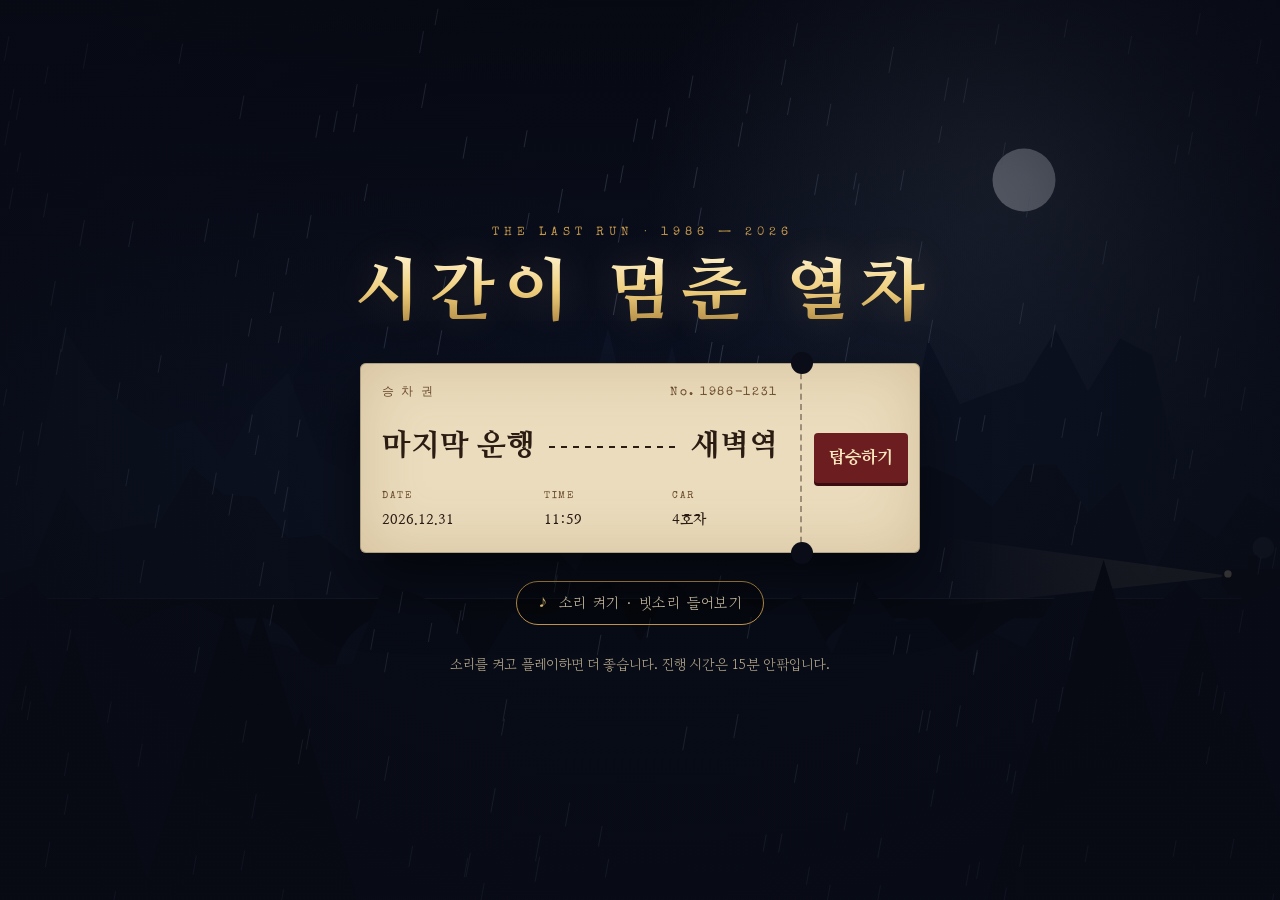
==== commit 56073693: "점검 결과 반영: 일기 글꼴, 엔딩 시계, 문구, 알림, 줄바꿈 설정 - 일기 잉크 효과를 되돌리고, 모든 일기가 바탕 글꼴로 보였다가 0.4초 뒤 손글씨로 바뀌도록 통일 (손글씨" ====
--- a/index.html
+++ b/index.html
@@ -150,11 +150,6 @@
                 <div id="scene"></div>
                 <!-- 물건 위에 뜨는 이름표 -->
                 <div id="tag" aria-hidden="true"></div>
-                <!-- 칸에 들어설 때 잠깐 보이는 제목 카드 -->
-                <div id="card">
-                  <small></small>
-                  <strong></strong>
-                </div>
               </div>
             </div>
 
--- a/style.css
+++ b/style.css
@@ -1037,26 +1037,6 @@
   opacity: 1;
 }
 
-/* 칸에 들어설 때 잠깐 보이는 제목 카드 */
-#card {
-  position: absolute;
-  inset: 0;
-  display: flex;
-  flex-direction: column;
-  align-items: center;
-  justify-content: center;
-  background: rgba(5, 4, 3, 0.82);
-  opacity: 0;
-  pointer-events: none;
-  transition: opacity 0.8s;
-  text-align: center;
-  z-index: 4;
-}
-
-#card.show {
-  opacity: 1;
-}
-
 /* 객차 소개가 끝나기 전에는 누를 수 없다 */
 #game.busy #scene,
 #game.busy #spots,
@@ -1067,23 +1047,6 @@
 #game.busy #spots {
   opacity: 0.45;
   transition: opacity 0.3s;
-}
-
-#card small {
-  font-family: var(--font-type);
-  letter-spacing: 0.5em;
-  padding-left: 0.5em;
-  color: var(--brass);
-  font-size: 13px;
-}
-
-#card strong {
-  font-family: var(--font-display);
-  font-weight: 800;
-  font-size: clamp(28px, 5vw, 56px);
-  letter-spacing: 0.12em;
-  padding-left: 0.12em;
-  color: var(--gold);
 }
 
 /* 내레이션 줄과 '다음 칸으로' 버튼 */
@@ -2860,7 +2823,7 @@
 
 /* 처음 들어갔을 때 눌러 볼 곳이 잠깐 반짝인다 */
 #scene.hint .hot {
-  animation: hotPulse 1.3s ease-in-out 4;
+  animation: hotPulse 1.3s ease-in-out 2;
 }
 @keyframes hotPulse {
   0%,
@@ -3103,20 +3066,7 @@
   }
 }
 
-/* 일기: 어떤 경로로 열어도 잉크가 번지듯 천천히 떠오른다 */
-.panel .hand {
-  animation: inkIn 0.9s ease both;
-}
-
-@keyframes inkIn {
-  from {
-    opacity: 0;
-    transform: translateY(6px);
-    filter: blur(2px);
-  }
-  to {
-    opacity: 1;
-    transform: none;
-    filter: none;
-  }
-}
+/* 일기를 열 때 잠깐 바탕 글꼴로 보이는 순간 (script.js의 handSwap) */
+.hand.pre {
+  font-family: "Gowun Batang", serif;
+}
